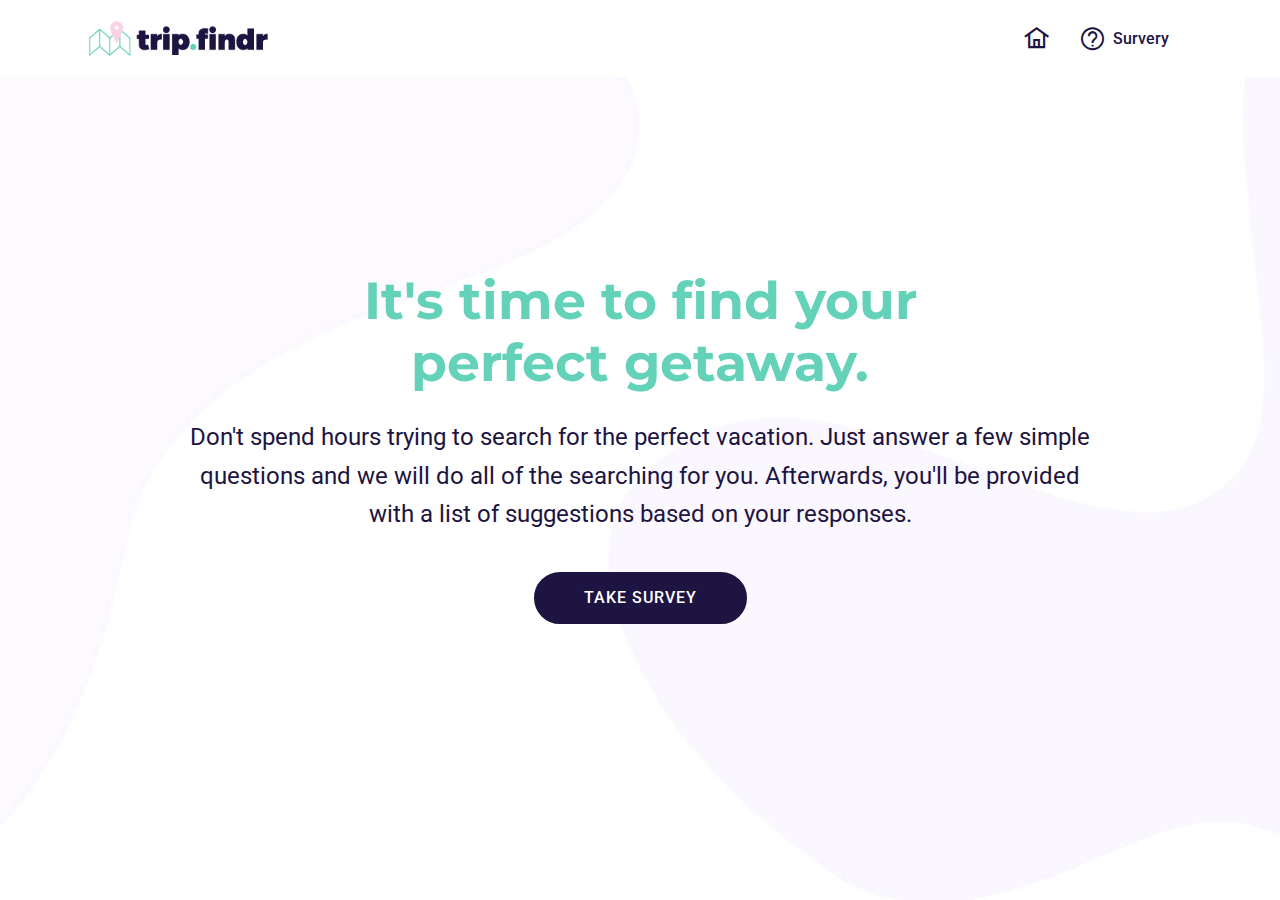
==== index.html @ 06245457 "create github pages" ====
<!DOCTYPE html>
<html  >
<head>
  <!-- Site made with Mobirise Website Builder v4.9.7, https://mobirise.com -->
  <meta charset="UTF-8">
  <meta http-equiv="X-UA-Compatible" content="IE=edge">
  <meta name="generator" content="Mobirise v4.9.7, mobirise.com">
  <meta name="viewport" content="width=device-width, initial-scale=1, minimum-scale=1">
  <link rel="shortcut icon" href="assets/images/tripfindr-icon-128x128.png" type="image/x-icon">
  <meta name="description" content="">
  
  <title>Home</title>
  <link rel="stylesheet" href="assets/web/assets/mobirise-icons/mobirise-icons.css">
  <link rel="stylesheet" href="assets/web/assets/mobirise-icons2/mobirise2.css">
  <link rel="stylesheet" href="assets/tether/tether.min.css">
  <link rel="stylesheet" href="assets/bootstrap/css/bootstrap.min.css">
  <link rel="stylesheet" href="assets/bootstrap/css/bootstrap-grid.min.css">
  <link rel="stylesheet" href="assets/bootstrap/css/bootstrap-reboot.min.css">
  <link rel="stylesheet" href="assets/dropdown/css/style.css">
  <link rel="stylesheet" href="assets/theme/css/style.css">
  <link rel="stylesheet" href="assets/mobirise/css/mbr-additional.css" type="text/css">
  
  
  
</head>
<body>
  <section class="menu cid-qTkzRZLJNu" once="menu" id="menu1-0">

    

    <nav class="navbar navbar-expand beta-menu navbar-dropdown align-items-center navbar-fixed-top navbar-toggleable-sm">
        <button class="navbar-toggler navbar-toggler-right" type="button" data-toggle="collapse" data-target="#navbarSupportedContent" aria-controls="navbarSupportedContent" aria-expanded="false" aria-label="Toggle navigation">
            <div class="hamburger">
                <span></span>
                <span></span>
                <span></span>
                <span></span>
            </div>
        </button>
        <div class="menu-logo">
            <div class="navbar-brand">
                <span class="navbar-logo">
                    <a href="index.html">
                         <img src="assets/images/tripfindr-logo-header-50px-284x88.png" alt="Mobirise" title="" style="height: 3.8rem;">
                    </a>
                </span>
                
            </div>
        </div>
        <div class="collapse navbar-collapse" id="navbarSupportedContent">
            <ul class="navbar-nav nav-dropdown nav-right" data-app-modern-menu="true"><li class="nav-item">
                    <a class="nav-link link text-secondary display-4" href="index.html"><span class="mobi-mbri mobi-mbri-home mbr-iconfont mbr-iconfont-btn"></span>
                        </a>
                </li>
                <li class="nav-item">
                    <a class="nav-link link text-secondary display-4" href="survey.html"><span class="mobi-mbri mobi-mbri-help mbr-iconfont mbr-iconfont-btn" style="font-size: 23px;"></span>
                        
                        Survery</a>
                </li><li class="nav-item"><a class="nav-link link text-secondary display-4" href="https://mobirise.com">
                        </a></li></ul>
            
        </div>
    </nav>
</section>

<section class="engine"><a href="https://mobirise.info/x">css templates</a></section><section class="cid-qTkA127IK8 mbr-fullscreen" id="header2-1">

    

    

    <div class="container align-center">
        <div class="row justify-content-md-center">
            <div class="mbr-white col-md-10">
                <h1 class="mbr-section-title mbr-bold pb-3 mbr-fonts-style display-1">It's time to find your<br>perfect getaway.<br></h1>
                
                <p class="mbr-text pb-3 mbr-fonts-style display-5">
                    Don't spend hours trying to search for the perfect vacation. Just answer a few simple questions and we will do all of the searching for you. Afterwards, you'll be provided with a list of suggestions based on your responses.
                </p>
                <div class="mbr-section-btn"><a class="btn btn-md btn-secondary display-4" href="survey.html">TAKE SURVEY</a></div>
            </div>
        </div>
    </div>
    
</section>


  <script src="assets/web/assets/jquery/jquery.min.js"></script>
  <script src="assets/popper/popper.min.js"></script>
  <script src="assets/tether/tether.min.js"></script>
  <script src="assets/bootstrap/js/bootstrap.min.js"></script>
  <script src="assets/smoothscroll/smooth-scroll.js"></script>
  <script src="assets/dropdown/js/script.min.js"></script>
  <script src="assets/touchswipe/jquery.touch-swipe.min.js"></script>
  <script src="assets/theme/js/script.js"></script>
  
  
</body>
</html>
---- assets/web/assets/mobirise-icons/mobirise-icons.css ----
@font-face {
  font-family: 'MobiriseIcons';
  src:  url('mobirise-icons.eot?spat4u');
  src:  url('mobirise-icons.eot?spat4u#iefix') format('embedded-opentype'),
    url('mobirise-icons.ttf?spat4u') format('truetype'),
    url('mobirise-icons.woff?spat4u') format('woff'),
    url('mobirise-icons.svg?spat4u#MobiriseIcons') format('svg');
  font-weight: normal;
  font-style: normal;
}

[class^="mbri-"], [class*=" mbri-"] {
  /* use !important to prevent issues with browser extensions that change fonts */
  font-family: MobiriseIcons !important;
  speak: none;
  font-style: normal;
  font-weight: normal;
  font-variant: normal;
  text-transform: none;
  line-height: 1;

  /* Better Font Rendering =========== */
  -webkit-font-smoothing: antialiased;
  -moz-osx-font-smoothing: grayscale;
}

.mbri-add-submenu:before {
  content: "\e900";
}
.mbri-alert:before {
  content: "\e901";
}
.mbri-align-center:before {
  content: "\e902";
}
.mbri-align-justify:before {
  content: "\e903";
}
.mbri-align-left:before {
  content: "\e904";
}
.mbri-align-right:before {
  content: "\e905";
}
.mbri-android:before {
  content: "\e906";
}
.mbri-apple:before {
  content: "\e907";
}
.mbri-arrow-down:before {
  content: "\e908";
}
.mbri-arrow-next:before {
  content: "\e909";
}
.mbri-arrow-prev:before {
  content: "\e90a";
}
.mbri-arrow-up:before {
  content: "\e90b";
}
.mbri-bold:before {
  content: "\e90c";
}
.mbri-bookmark:before {
  content: "\e90d";
}
.mbri-bootstrap:before {
  content: "\e90e";
}
.mbri-briefcase:before {
  content: "\e90f";
}
.mbri-browse:before {
  content: "\e910";
}
.mbri-bulleted-list:before {
  content: "\e911";
}
.mbri-calendar:before {
  content: "\e912";
}
.mbri-camera:before {
  content: "\e913";
}
.mbri-cart-add:before {
  content: "\e914";
}
.mbri-cart-full:before {
  content: "\e915";
}
.mbri-cash:before {
  content: "\e916";
}
.mbri-change-style:before {
  content: "\e917";
}
.mbri-chat:before {
  content: "\e918";
}
.mbri-clock:before {
  content: "\e919";
}
.mbri-close:before {
  content: "\e91a";
}
.mbri-cloud:before {
  content: "\e91b";
}
.mbri-code:before {
  content: "\e91c";
}
.mbri-contact-form:before {
  content: "\e91d";
}
.mbri-credit-card:before {
  content: "\e91e";
}
.mbri-cursor-click:before {
  content: "\e91f";
}
.mbri-cust-feedback:before {
  content: "\e920";
}
.mbri-database:before {
  content: "\e921";
}
.mbri-delivery:before {
  content: "\e922";
}
.mbri-desktop:before {
  content: "\e923";
}
.mbri-devices:before {
  content: "\e924";
}
.mbri-down:before {
  content: "\e925";
}
.mbri-download:before {
  content: "\e989";
}
.mbri-drag-n-drop:before {
  content: "\e927";
}
.mbri-drag-n-drop2:before {
  content: "\e928";
}
.mbri-edit:before {
  content: "\e929";
}
.mbri-edit2:before {
  content: "\e92a";
}
.mbri-error:before {
  content: "\e92b";
}
.mbri-extension:before {
  content: "\e92c";
}
.mbri-features:before {
  content: "\e92d";
}
.mbri-file:before {
  content: "\e92e";
}
.mbri-flag:before {
  content: "\e92f";
}
.mbri-folder:before {
  content: "\e930";
}
.mbri-gift:before {
  content: "\e931";
}
.mbri-github:before {
  content: "\e932";
}
.mbri-globe:before {
  content: "\e933";
}
.mbri-globe-2:before {
  content: "\e934";
}
.mbri-growing-chart:before {
  content: "\e935";
}
.mbri-hearth:before {
  content: "\e936";
}
.mbri-help:before {
  content: "\e937";
}
.mbri-home:before {
  content: "\e938";
}
.mbri-hot-cup:before {
  content: "\e939";
}
.mbri-idea:before {
  content: "\e93a";
}
.mbri-image-gallery:before {
  content: "\e93b";
}
.mbri-image-slider:before {
  content: "\e93c";
}
.mbri-info:before {
  content: "\e93d";
}
.mbri-italic:before {
  content: "\e93e";
}
.mbri-key:before {
  content: "\e93f";
}
.mbri-laptop:before {
  content: "\e940";
}
.mbri-layers:before {
  content: "\e941";
}
.mbri-left-right:before {
  content: "\e942";
}
.mbri-left:before {
  content: "\e943";
}
.mbri-letter:before {
  content: "\e944";
}
.mbri-like:before {
  content: "\e945";
}
.mbri-link:before {
  content: "\e946";
}
.mbri-lock:before {
  content: "\e947";
}
.mbri-login:before {
  content: "\e948";
}
.mbri-logout:before {
  content: "\e949";
}
.mbri-magic-stick:before {
  content: "\e94a";
}
.mbri-map-pin:before {
  content: "\e94b";
}
.mbri-menu:before {
  content: "\e94c";
}
.mbri-mobile:before {
  content: "\e94d";
}
.mbri-mobile2:before {
  content: "\e94e";
}
.mbri-mobirise:before {
  content: "\e94f";
}
.mbri-more-horizontal:before {
  content: "\e950";
}
.mbri-more-vertical:before {
  content: "\e951";
}
.mbri-music:before {
  content: "\e952";
}
.mbri-new-file:before {
  content: "\e953";
}
.mbri-numbered-list:before {
  content: "\e954";
}
.mbri-opened-folder:before {
  content: "\e955";
}
.mbri-pages:before {
  content: "\e956";
}
.mbri-paper-plane:before {
  content: "\e957";
}
.mbri-paperclip:before {
  content: "\e958";
}
.mbri-photo:before {
  content: "\e959";
}
.mbri-photos:before {
  content: "\e95a";
}
.mbri-pin:before {
  content: "\e95b";
}
.mbri-play:before {
  content: "\e95c";
}
.mbri-plus:before {
  content: "\e95d";
}
.mbri-preview:before {
  content: "\e95e";
}
.mbri-print:before {
  content: "\e95f";
}
.mbri-protect:before {
  content: "\e960";
}
.mbri-question:before {
  content: "\e961";
}
.mbri-quote-left:before {
  content: "\e962";
}
.mbri-quote-right:before {
  content: "\e963";
}
.mbri-refresh:before {
  content: "\e964";
}
.mbri-responsive:before {
  content: "\e965";
}
.mbri-right:before {
  content: "\e966";
}
.mbri-rocket:before {
  content: "\e967";
}
.mbri-sad-face:before {
  content: "\e968";
}
.mbri-sale:before {
  content: "\e969";
}
.mbri-save:before {
  content: "\e96a";
}
.mbri-search:before {
  content: "\e96b";
}
.mbri-setting:before {
  content: "\e96c";
}
.mbri-setting2:before {
  content: "\e96d";
}
.mbri-setting3:before {
  content: "\e96e";
}
.mbri-share:before {
  content: "\e96f";
}
.mbri-shopping-bag:before {
  content: "\e970";
}
.mbri-shopping-basket:before {
  content: "\e971";
}
.mbri-shopping-cart:before {
  content: "\e972";
}
.mbri-sites:before {
  content: "\e973";
}
.mbri-smile-face:before {
  content: "\e974";
}
.mbri-speed:before {
  content: "\e975";
}
.mbri-star:before {
  content: "\e976";
}
.mbri-success:before {
  content: "\e977";
}
.mbri-sun:before {
  content: "\e978";
}
.mbri-sun2:before {
  content: "\e979";
}
.mbri-tablet:before {
  content: "\e97a";
}
.mbri-tablet-vertical:before {
  content: "\e97b";
}
.mbri-target:before {
  content: "\e97c";
}
.mbri-timer:before {
  content: "\e97d";
}
.mbri-to-ftp:before {
  content: "\e97e";
}
.mbri-to-local-drive:before {
  content: "\e97f";
}
.mbri-touch-swipe:before {
  content: "\e980";
}
.mbri-touch:before {
  content: "\e981";
}
.mbri-trash:before {
  content: "\e982";
}
.mbri-underline:before {
  content: "\e983";
}
.mbri-unlink:before {
  content: "\e984";
}
.mbri-unlock:before {
  content: "\e985";
}
.mbri-up-down:before {
  content: "\e986";
}
.mbri-up:before {
  content: "\e987";
}
.mbri-update:before {
  content: "\e988";
}
.mbri-upload:before {
 content: "\e926"; 
}
.mbri-user:before {
  content: "\e98a";
}
.mbri-user2:before {
  content: "\e98b";
}
.mbri-users:before {
  content: "\e98c";
}
.mbri-video:before {
  content: "\e98d";
}
.mbri-video-play:before {
  content: "\e98e";
}
.mbri-watch:before {
  content: "\e98f";
}
.mbri-website-theme:before {
  content: "\e990";
}
.mbri-wifi:before {
  content: "\e991";
}
.mbri-windows:before {
  content: "\e992";
}
.mbri-zoom-out:before {
  content: "\e993";
}
.mbri-redo:before {
  content: "\e994";
}
.mbri-undo:before {
  content: "\e995";
}
---- assets/web/assets/mobirise-icons2/mobirise2.css ----
@font-face {
  font-family: 'Moririse2';
  src:  url('mobirise2.eot?f2bix4');
  src:  url('mobirise2.eot?f2bix4#iefix') format('embedded-opentype'),
    url('mobirise2.ttf?f2bix4') format('truetype'),
    url('mobirise2.woff?f2bix4') format('woff'),
    url('mobirise2.svg?f2bix4#mobirise2') format('svg');
  font-weight: normal;
  font-style: normal;
}

[class^="mobi-"], [class*=" mobi-"] {
  /* use !important to prevent issues with browser extensions that change fonts */
  font-family: 'Moririse2' !important;
  speak: none;
  font-style: normal;
  font-weight: normal;
  font-variant: normal;
  text-transform: none;
  line-height: 1;

  /* Better Font Rendering =========== */
  -webkit-font-smoothing: antialiased;
  -moz-osx-font-smoothing: grayscale;
}

.mobi-mbri-add-submenu:before {
  content: "\e900";
}
.mobi-mbri-alert:before {
  content: "\e901";
}
.mobi-mbri-align-center:before {
  content: "\e902";
}
.mobi-mbri-align-justify:before {
  content: "\e903";
}
.mobi-mbri-align-left:before {
  content: "\e904";
}
.mobi-mbri-align-right:before {
  content: "\e905";
}
.mobi-mbri-android:before {
  content: "\e906";
}
.mobi-mbri-apple:before {
  content: "\e907";
}
.mobi-mbri-arrow-down:before {
  content: "\e908";
}
.mobi-mbri-arrow-next:before {
  content: "\e909";
}
.mobi-mbri-arrow-prev:before {
  content: "\e90a";
}
.mobi-mbri-arrow-up:before {
  content: "\e90b";
}
.mobi-mbri-bold:before {
  content: "\e90c";
}
.mobi-mbri-bookmark:before {
  content: "\e90d";
}
.mobi-mbri-bootstrap:before {
  content: "\e90e";
}
.mobi-mbri-briefcase:before {
  content: "\e90f";
}
.mobi-mbri-browse:before {
  content: "\e910";
}
.mobi-mbri-bulleted-list:before {
  content: "\e911";
}
.mobi-mbri-calendar:before {
  content: "\e912";
}
.mobi-mbri-camera:before {
  content: "\e913";
}
.mobi-mbri-cart-add:before {
  content: "\e914";
}
.mobi-mbri-cart-full:before {
  content: "\e915";
}
.mobi-mbri-cash:before {
  content: "\e916";
}
.mobi-mbri-change-style:before {
  content: "\e917";
}
.mobi-mbri-chat:before {
  content: "\e918";
}
.mobi-mbri-clock:before {
  content: "\e919";
}
.mobi-mbri-close:before {
  content: "\e91a";
}
.mobi-mbri-cloud:before {
  content: "\e91b";
}
.mobi-mbri-code:before {
  content: "\e91c";
}
.mobi-mbri-contact-form:before {
  content: "\e91d";
}
.mobi-mbri-credit-card:before {
  content: "\e91e";
}
.mobi-mbri-cursor-click:before {
  content: "\e91f";
}
.mobi-mbri-cust-feedback:before {
  content: "\e920";
}
.mobi-mbri-database:before {
  content: "\e921";
}
.mobi-mbri-delivery:before {
  content: "\e922";
}
.mobi-mbri-desktop:before {
  content: "\e923";
}
.mobi-mbri-devices:before {
  content: "\e924";
}
.mobi-mbri-down:before {
  content: "\e925";
}
.mobi-mbri-download-2:before {
  content: "\e926";
}
.mobi-mbri-download:before {
  content: "\e927";
}
.mobi-mbri-drag-n-drop-2:before {
  content: "\e928";
}
.mobi-mbri-drag-n-drop:before {
  content: "\e929";
}
.mobi-mbri-edit-2:before {
  content: "\e92a";
}
.mobi-mbri-edit:before {
  content: "\e92b";
}
.mobi-mbri-error:before {
  content: "\e92c";
}
.mobi-mbri-extension:before {
  content: "\e92d";
}
.mobi-mbri-features:before {
  content: "\e92e";
}
.mobi-mbri-file:before {
  content: "\e92f";
}
.mobi-mbri-flag:before {
  content: "\e930";
}
.mobi-mbri-folder:before {
  content: "\e931";
}
.mobi-mbri-gift:before {
  content: "\e932";
}
.mobi-mbri-github:before {
  content: "\e933";
}
.mobi-mbri-globe-2:before {
  content: "\e934";
}
.mobi-mbri-globe:before {
  content: "\e935";
}
.mobi-mbri-growing-chart:before {
  content: "\e936";
}
.mobi-mbri-hearth:before {
  content: "\e937";
}
.mobi-mbri-help:before {
  content: "\e938";
}
.mobi-mbri-home:before {
  content: "\e939";
}
.mobi-mbri-hot-cup:before {
  content: "\e93a";
}
.mobi-mbri-idea:before {
  content: "\e93b";
}
.mobi-mbri-image-gallery:before {
  content: "\e93c";
}
.mobi-mbri-image-slider:before {
  content: "\e93d";
}
.mobi-mbri-info:before {
  content: "\e93e";
}
.mobi-mbri-italic:before {
  content: "\e93f";
}
.mobi-mbri-key:before {
  content: "\e940";
}
.mobi-mbri-laptop:before {
  content: "\e941";
}
.mobi-mbri-layers:before {
  content: "\e942";
}
.mobi-mbri-left-right:before {
  content: "\e943";
}
.mobi-mbri-left:before {
  content: "\e944";
}
.mobi-mbri-letter:before {
  content: "\e945";
}
.mobi-mbri-like:before {
  content: "\e946";
}
.mobi-mbri-link:before {
  content: "\e947";
}
.mobi-mbri-lock:before {
  content: "\e948";
}
.mobi-mbri-login:before {
  content: "\e949";
}
.mobi-mbri-logout:before {
  content: "\e94a";
}
.mobi-mbri-magic-stick:before {
  content: "\e94b";
}
.mobi-mbri-map-pin:before {
  content: "\e94c";
}
.mobi-mbri-menu:before {
  content: "\e94d";
}
.mobi-mbri-mobile-2:before {
  content: "\e94e";
}
.mobi-mbri-mobile-horizontal:before {
  content: "\e94f";
}
.mobi-mbri-mobile:before {
  content: "\e950";
}
.mobi-mbri-mobirise:before {
  content: "\e951";
}
.mobi-mbri-more-horizontal:before {
  content: "\e952";
}
.mobi-mbri-more-vertical:before {
  content: "\e953";
}
.mobi-mbri-music:before {
  content: "\e954";
}
.mobi-mbri-new-file:before {
  content: "\e955";
}
.mobi-mbri-numbered-list:before {
  content: "\e956";
}
.mobi-mbri-opened-folder:before {
  content: "\e957";
}
.mobi-mbri-pages:before {
  content: "\e958";
}
.mobi-mbri-paper-plane:before {
  content: "\e959";
}
.mobi-mbri-paperclip:before {
  content: "\e95a";
}
.mobi-mbri-phone:before {
  content: "\e95b";
}
.mobi-mbri-photo:before {
  content: "\e95c";
}
.mobi-mbri-photos:before {
  content: "\e95d";
}
.mobi-mbri-pin:before {
  content: "\e95e";
}
.mobi-mbri-play:before {
  content: "\e95f";
}
.mobi-mbri-plus:before {
  content: "\e960";
}
.mobi-mbri-preview:before {
  content: "\e961";
}
.mobi-mbri-print:before {
  content: "\e962";
}
.mobi-mbri-protect:before {
  content: "\e963";
}
.mobi-mbri-question:before {
  content: "\e964";
}
.mobi-mbri-quote-left:before {
  content: "\e965";
}
.mobi-mbri-quote-right:before {
  content: "\e966";
}
.mobi-mbri-redo:before {
  content: "\e967";
}
.mobi-mbri-refresh:before {
  content: "\e968";
}
.mobi-mbri-responsive-2:before {
  content: "\e969";
}
.mobi-mbri-responsive:before {
  content: "\e96a";
}
.mobi-mbri-right:before {
  content: "\e96b";
}
.mobi-mbri-rocket:before {
  content: "\e96c";
}
.mobi-mbri-sad-face:before {
  content: "\e96d";
}
.mobi-mbri-sale:before {
  content: "\e96e";
}
.mobi-mbri-save:before {
  content: "\e96f";
}
.mobi-mbri-search:before {
  content: "\e970";
}
.mobi-mbri-setting-2:before {
  content: "\e971";
}
.mobi-mbri-setting-3:before {
  content: "\e972";
}
.mobi-mbri-setting:before {
  content: "\e973";
}
.mobi-mbri-share:before {
  content: "\e974";
}
.mobi-mbri-shopping-bag:before {
  content: "\e975";
}
.mobi-mbri-shopping-basket:before {
  content: "\e976";
}
.mobi-mbri-shopping-cart:before {
  content: "\e977";
}
.mobi-mbri-sites:before {
  content: "\e978";
}
.mobi-mbri-smile-face:before {
  content: "\e979";
}
.mobi-mbri-speed:before {
  content: "\e97a";
}
.mobi-mbri-star:before {
  content: "\e97b";
}
.mobi-mbri-success:before {
  content: "\e97c";
}
.mobi-mbri-sun:before {
  content: "\e97d";
}
.mobi-mbri-sun2:before {
  content: "\e97e";
}
.mobi-mbri-tablet-vertical:before {
  content: "\e97f";
}
.mobi-mbri-tablet:before {
  content: "\e980";
}
.mobi-mbri-target:before {
  content: "\e981";
}
.mobi-mbri-timer:before {
  content: "\e982";
}
.mobi-mbri-to-ftp:before {
  content: "\e983";
}
.mobi-mbri-to-local-drive:before {
  content: "\e984";
}
.mobi-mbri-touch-swipe:before {
  content: "\e985";
}
.mobi-mbri-touch:before {
  content: "\e986";
}
.mobi-mbri-trash:before {
  content: "\e987";
}
.mobi-mbri-underline:before {
  content: "\e988";
}
.mobi-mbri-undo:before {
  content: "\e989";
}
.mobi-mbri-unlink:before {
  content: "\e98a";
}
.mobi-mbri-unlock:before {
  content: "\e98b";
}
.mobi-mbri-up-down:before {
  content: "\e98c";
}
.mobi-mbri-up:before {
  content: "\e98d";
}
.mobi-mbri-update:before {
  content: "\e98e";
}
.mobi-mbri-upload-2:before {
  content: "\e98f";
}
.mobi-mbri-upload:before {
  content: "\e990";
}
.mobi-mbri-user-2:before {
  content: "\e991";
}
.mobi-mbri-user:before {
  content: "\e992";
}
.mobi-mbri-users:before {
  content: "\e993";
}
.mobi-mbri-video-play:before {
  content: "\e994";
}
.mobi-mbri-video:before {
  content: "\e995";
}
.mobi-mbri-watch:before {
  content: "\e996";
}
.mobi-mbri-website-theme-2:before {
  content: "\e997";
}
.mobi-mbri-website-theme:before {
  content: "\e998";
}
.mobi-mbri-wifi:before {
  content: "\e999";
}
.mobi-mbri-windows:before {
  content: "\e99a";
}
.mobi-mbri-zoom-in:before {
  content: "\e99b";
}
.mobi-mbri-zoom-out:before {
  content: "\e99c";
}
---- assets/dropdown/css/style.css ----
.navbar-dropdown {
  left: 0;
  padding: 0;
  position: absolute;
  right: 0;
  top: 0;
  transition: all 0.45s ease;
  z-index: 1030;
  background: #282828; }
  .navbar-dropdown .navbar-logo {
    margin-right: 0.8rem;
    transition: margin 0.3s ease-in-out;
    vertical-align: middle; }
    .navbar-dropdown .navbar-logo img {
      height: 3.125rem;
      transition: all 0.3s ease-in-out; }
    .navbar-dropdown .navbar-logo.mbr-iconfont {
      font-size: 3.125rem;
      line-height: 3.125rem; }
  .navbar-dropdown .navbar-caption {
    font-weight: 700;
    white-space: normal;
    vertical-align: -4px;
    line-height: 3.125rem !important; }
    .navbar-dropdown .navbar-caption, .navbar-dropdown .navbar-caption:hover {
      color: inherit;
      text-decoration: none; }
  .navbar-dropdown .mbr-iconfont + .navbar-caption {
    vertical-align: -1px; }
  .navbar-dropdown.navbar-fixed-top {
    position: fixed; }
  .navbar-dropdown .navbar-brand span {
    vertical-align: -4px; }
  .navbar-dropdown.bg-color.transparent {
    background: none; }
  .navbar-dropdown.navbar-short .navbar-brand {
    padding: 0.625rem 0; }
    .navbar-dropdown.navbar-short .navbar-brand span {
      vertical-align: -1px; }
  .navbar-dropdown.navbar-short .navbar-caption {
    line-height: 2.375rem !important;
    vertical-align: -2px; }
  .navbar-dropdown.navbar-short .navbar-logo {
    margin-right: 0.5rem; }
    .navbar-dropdown.navbar-short .navbar-logo img {
      height: 2.375rem; }
    .navbar-dropdown.navbar-short .navbar-logo.mbr-iconfont {
      font-size: 2.375rem;
      line-height: 2.375rem; }
  .navbar-dropdown.navbar-short .mbr-table-cell {
    height: 3.625rem; }
  .navbar-dropdown .navbar-close {
    left: 0.6875rem;
    position: fixed;
    top: 0.75rem;
    z-index: 1000; }
  .navbar-dropdown .hamburger-icon {
    content: "";
    display: inline-block;
    vertical-align: middle;
    width: 16px;
    -webkit-box-shadow: 0 -6px 0 1px #282828,0 0 0 1px #282828,0 6px 0 1px #282828;
    -moz-box-shadow: 0 -6px 0 1px #282828,0 0 0 1px #282828,0 6px 0 1px #282828;
    box-shadow: 0 -6px 0 1px #282828,0 0 0 1px #282828,0 6px 0 1px #282828; }

.dropdown-menu .dropdown-toggle[data-toggle="dropdown-submenu"]::after {
  border-bottom: 0.35em solid transparent;
  border-left: 0.35em solid;
  border-right: 0;
  border-top: 0.35em solid transparent;
  margin-left: 0.3rem; }

.dropdown-menu .dropdown-item:focus {
  outline: 0; }

.nav-dropdown {
  font-size: 0.75rem;
  font-weight: 500;
  height: auto !important; }
  .nav-dropdown .nav-btn {
    padding-left: 1rem; }
  .nav-dropdown .link {
    margin: .667em 1.667em;
    font-weight: 500;
    padding: 0;
    transition: color .2s ease-in-out; }
    .nav-dropdown .link.dropdown-toggle {
      margin-right: 2.583em; }
      .nav-dropdown .link.dropdown-toggle::after {
        margin-left: .25rem;
        border-top: 0.35em solid;
        border-right: 0.35em solid transparent;
        border-left: 0.35em solid transparent;
        border-bottom: 0; }
      .nav-dropdown .link.dropdown-toggle[aria-expanded="true"] {
        margin: 0;
        padding: 0.667em 3.263em  0.667em 1.667em; }
  .nav-dropdown .link::after,
  .nav-dropdown .dropdown-item::after {
    color: inherit; }
  .nav-dropdown .btn {
    font-size: 0.75rem;
    font-weight: 700;
    letter-spacing: 0;
    margin-bottom: 0;
    padding-left: 1.25rem;
    padding-right: 1.25rem; }
  .nav-dropdown .dropdown-menu {
    border-radius: 0;
    border: 0;
    left: 0;
    margin: 0;
    padding-bottom: 1.25rem;
    padding-top: 1.25rem;
    position: relative; }
  .nav-dropdown .dropdown-submenu {
    margin-left: 0.125rem;
    top: 0; }
  .nav-dropdown .dropdown-item {
    font-weight: 500;
    line-height: 2;
    padding: 0.3846em 4.615em 0.3846em 1.5385em;
    position: relative;
    transition: color .2s ease-in-out, background-color .2s ease-in-out; }
    .nav-dropdown .dropdown-item::after {
      margin-top: -0.3077em;
      position: absolute;
      right: 1.1538em;
      top: 50%; }
    .nav-dropdown .dropdown-item:focus, .nav-dropdown .dropdown-item:hover {
      background: none; }

@media (max-width: 767px) {
  .nav-dropdown.navbar-toggleable-sm {
    bottom: 0;
    display: none;
    left: 0;
    overflow-x: hidden;
    position: fixed;
    top: 0;
    transform: translateX(-100%);
    -ms-transform: translateX(-100%);
    -webkit-transform: translateX(-100%);
    width: 18.75rem;
    z-index: 999; } }
.nav-dropdown.navbar-toggleable-xl {
  bottom: 0;
  display: none;
  left: 0;
  overflow-x: hidden;
  position: fixed;
  top: 0;
  transform: translateX(-100%);
  -ms-transform: translateX(-100%);
  -webkit-transform: translateX(-100%);
  width: 18.75rem;
  z-index: 999; }

.nav-dropdown-sm {
  display: block !important;
  overflow-x: hidden;
  overflow: auto;
  padding-top: 3.875rem; }
  .nav-dropdown-sm::after {
    content: "";
    display: block;
    height: 3rem;
    width: 100%; }
  .nav-dropdown-sm.collapse.in ~ .navbar-close {
    display: block !important; }
  .nav-dropdown-sm.collapsing, .nav-dropdown-sm.collapse.in {
    transform: translateX(0);
    -ms-transform: translateX(0);
    -webkit-transform: translateX(0);
    transition: all 0.25s ease-out;
    -webkit-transition: all 0.25s ease-out;
    background: #282828; }
  .nav-dropdown-sm.collapsing[aria-expanded="false"] {
    transform: translateX(-100%);
    -ms-transform: translateX(-100%);
    -webkit-transform: translateX(-100%); }
  .nav-dropdown-sm .nav-item {
    display: block;
    margin-left: 0 !important;
    padding-left: 0; }
  .nav-dropdown-sm .link,
  .nav-dropdown-sm .dropdown-item {
    border-top: 1px dotted rgba(255, 255, 255, 0.1);
    font-size: 0.8125rem;
    line-height: 1.6;
    margin: 0 !important;
    padding: 0.875rem 2.4rem 0.875rem 1.5625rem !important;
    position: relative;
    white-space: normal; }
    .nav-dropdown-sm .link:focus, .nav-dropdown-sm .link:hover,
    .nav-dropdown-sm .dropdown-item:focus,
    .nav-dropdown-sm .dropdown-item:hover {
      background: rgba(0, 0, 0, 0.2) !important;
      color: #c0a375; }
  .nav-dropdown-sm .nav-btn {
    position: relative;
    padding: 1.5625rem 1.5625rem 0 1.5625rem; }
    .nav-dropdown-sm .nav-btn::before {
      border-top: 1px dotted rgba(255, 255, 255, 0.1);
      content: "";
      left: 0;
      position: absolute;
      top: 0;
      width: 100%; }
    .nav-dropdown-sm .nav-btn + .nav-btn {
      padding-top: 0.625rem; }
      .nav-dropdown-sm .nav-btn + .nav-btn::before {
        display: none; }
  .nav-dropdown-sm .btn {
    padding: 0.625rem 0; }
  .nav-dropdown-sm .dropdown-toggle[data-toggle="dropdown-submenu"]::after {
    margin-left: .25rem;
    border-top: 0.35em solid;
    border-right: 0.35em solid transparent;
    border-left: 0.35em solid transparent;
    border-bottom: 0; }
  .nav-dropdown-sm .dropdown-toggle[data-toggle="dropdown-submenu"][aria-expanded="true"]::after {
    border-top: 0;
    border-right: 0.35em solid transparent;
    border-left: 0.35em solid transparent;
    border-bottom: 0.35em solid; }
  .nav-dropdown-sm .dropdown-menu {
    margin: 0;
    padding: 0;
    position: relative;
    top: 0;
    left: 0;
    width: 100%;
    border: 0;
    float: none;
    border-radius: 0;
    background: none; }
  .nav-dropdown-sm .dropdown-submenu {
    left: 100%;
    margin-left: 0.125rem;
    margin-top: -1.25rem;
    top: 0; }

.navbar-toggleable-sm .nav-dropdown .dropdown-menu {
  position: absolute; }

.navbar-toggleable-sm .nav-dropdown .dropdown-submenu {
  left: 100%;
  margin-left: 0.125rem;
  margin-top: -1.25rem;
  top: 0; }

.navbar-toggleable-sm.opened .nav-dropdown .dropdown-menu {
  position: relative; }

.navbar-toggleable-sm.opened .nav-dropdown .dropdown-submenu {
  left: 0;
  margin-left: 00rem;
  margin-top: 0rem;
  top: 0; }

.is-builder .nav-dropdown.collapsing {
  transition: none !important; }

/*# sourceMappingURL=style.css.map */
---- assets/theme/css/style.css ----
/*!
 * Mobirise v4 theme (https://mobirise.com/)
 * Copyright 2017 Mobirise
 */
section {
  background-color: #eeeeee; }

section,
.container,
.container-fluid {
  position: relative;
  word-wrap: break-word; }

a.mbr-iconfont:hover {
  text-decoration: none; }

.article .lead p, .article .lead ul, .article .lead ol, .article .lead pre, .article .lead blockquote {
  margin-bottom: 0; }

a {
  font-style: normal;
  font-weight: 400;
  cursor: pointer; }
  a, a:hover {
    text-decoration: none; }

figure {
  margin-bottom: 0; }

body {
  color: #232323; }

h1, h2, h3, h4, h5, h6,
.h1, .h2, .h3, .h4, .h5, .h6,
.display-1, .display-2, .display-3, .display-4 {
  line-height: 1;
  word-break: break-word;
  word-wrap: break-word; }

b, strong {
  font-weight: bold; }

blockquote {
  padding: 10px 0 10px 20px;
  position: relative;
  border-left: 2px solid;
  border-color: #ff3366; }

input:-webkit-autofill, input:-webkit-autofill:hover, input:-webkit-autofill:focus, input:-webkit-autofill:active {
  transition-delay: 9999s;
  transition-property: background-color, color; }

textarea[type="hidden"] {
  display: none; }

body {
  position: relative; }

section {
  background-position: 50% 50%;
  background-repeat: no-repeat;
  background-size: cover; }
  section .mbr-background-video,
  section .mbr-background-video-preview {
    position: absolute;
    bottom: 0;
    left: 0;
    right: 0;
    top: 0; }

.hidden {
  visibility: hidden; }

.mbr-z-index20 {
  z-index: 20; }

/*! Base colors */
.mbr-white {
  color: #ffffff; }

.mbr-black {
  color: #000000; }

.mbr-bg-white {
  background-color: #ffffff; }

.mbr-bg-black {
  background-color: #000000; }

/*! Text-aligns */
.align-left {
  text-align: left; }

.align-center {
  text-align: center; }

.align-right {
  text-align: right; }

@media (max-width: 767px) {
  .align-left, .align-center, .align-right, .mbr-section-btn, .mbr-section-title {
    text-align: center; } }
/*! Font-weight  */
.mbr-light {
  font-weight: 300; }

.mbr-regular {
  font-weight: 400; }

.mbr-semibold {
  font-weight: 500; }

.mbr-bold {
  font-weight: 700; }

/*! Media  */
.media-size-item {
  -webkit-flex: 1 1 auto;
  -moz-flex: 1 1 auto;
  -ms-flex: 1 1 auto;
  -o-flex: 1 1 auto;
  flex: 1 1 auto; }

.media-content {
  -webkit-flex-basis: 100%;
  flex-basis: 100%; }

.media-container-row {
  display: -ms-flexbox;
  display: -webkit-flex;
  display: flex;
  -webkit-flex-direction: row;
  -ms-flex-direction: row;
  flex-direction: row;
  -webkit-flex-wrap: wrap;
  -ms-flex-wrap: wrap;
  flex-wrap: wrap;
  -webkit-justify-content: center;
  -ms-flex-pack: center;
  justify-content: center;
  -webkit-align-content: center;
  -ms-flex-line-pack: center;
  align-content: center;
  -webkit-align-items: start;
  -ms-flex-align: start;
  align-items: start; }
  .media-container-row .media-size-item {
    width: 400px; }

.media-container-column {
  display: -ms-flexbox;
  display: -webkit-flex;
  display: flex;
  -webkit-flex-direction: column;
  -ms-flex-direction: column;
  flex-direction: column;
  -webkit-flex-wrap: wrap;
  -ms-flex-wrap: wrap;
  flex-wrap: wrap;
  -webkit-justify-content: center;
  -ms-flex-pack: center;
  justify-content: center;
  -webkit-align-content: center;
  -ms-flex-line-pack: center;
  align-content: center;
  -webkit-align-items: stretch;
  -ms-flex-align: stretch;
  align-items: stretch; }
  .media-container-column > * {
    width: 100%; }

@media (min-width: 992px) {
  .media-container-row {
    -webkit-flex-wrap: nowrap;
    -ms-flex-wrap: nowrap;
    flex-wrap: nowrap; } }
figure {
  overflow: hidden; }

figure[mbr-media-size] {
  transition: width 0.1s; }

.mbr-figure img, .mbr-figure iframe {
  display: block;
  width: 100%; }

.card {
  background-color: transparent;
  border: none; }

.card-img {
  text-align: center;
  flex-shrink: 0;
  -webkit-flex-shrink: 0; }

.media {
  max-width: 100%;
  margin: 0 auto; }

.mbr-figure {
  -ms-flex-item-align: center;
  -ms-grid-row-align: center;
  -webkit-align-self: center;
  align-self: center; }

.media-container > div {
  max-width: 100%; }

.mbr-figure img, .card-img img {
  width: 100%; }

@media (max-width: 991px) {
  .media-size-item {
    width: auto !important; }

  .media {
    width: auto; }

  .mbr-figure {
    width: 100% !important; } }
/*! Buttons */
.mbr-section-btn {
  margin-left: -.25rem;
  margin-right: -.25rem;
  font-size: 0; }

nav .mbr-section-btn {
  margin-left: 0rem;
  margin-right: 0rem; }

/*! Btn icon margin */
.btn .mbr-iconfont, .btn.btn-sm .mbr-iconfont {
  cursor: pointer;
  margin-right: 0.5rem; }

.btn.btn-md .mbr-iconfont, .btn.btn-md .mbr-iconfont {
  margin-right: 0.8rem; }

.mbr-regular {
  font-weight: 400; }

.mbr-semibold {
  font-weight: 500; }

.mbr-bold {
  font-weight: 700; }

[type="submit"] {
  -webkit-appearance: none; }

/*! Full-screen */
.mbr-fullscreen .mbr-overlay {
  min-height: 100vh; }

.mbr-fullscreen {
  display: flex;
  display: -webkit-flex;
  display: -moz-flex;
  display: -ms-flex;
  display: -o-flex;
  align-items: center;
  -webkit-align-items: center;
  min-height: 100vh;
  padding-top: 3rem;
  padding-bottom: 3rem; }

/*! Map */
.map {
  height: 25rem;
  position: relative; }
  .map iframe {
    width: 100%;
    height: 100%; }

/* Form */
.form-asterisk {
  font-family: initial;
  position: absolute;
  top: -2px;
  font-weight: normal; }

/*! Scroll to top arrow */
.mbr-arrow-up {
  bottom: 25px;
  right: 90px;
  position: fixed;
  text-align: right;
  z-index: 5000;
  color: #ffffff;
  font-size: 32px;
  transform: rotate(180deg);
  -webkit-transform: rotate(180deg); }

.mbr-arrow-up a {
  background: rgba(0, 0, 0, 0.2);
  border-radius: 3px;
  color: #fff;
  display: inline-block;
  height: 60px;
  width: 60px;
  outline-style: none !important;
  position: relative;
  text-decoration: none;
  transition: all .3s ease-in-out;
  cursor: pointer;
  text-align: center; }
  .mbr-arrow-up a:hover {
    background-color: rgba(0, 0, 0, 0.4); }
  .mbr-arrow-up a i {
    line-height: 60px; }

.mbr-arrow-up-icon {
  display: block;
  color: #fff; }

.mbr-arrow-up-icon::before {
  content: "\203a";
  display: inline-block;
  font-family: serif;
  font-size: 32px;
  line-height: 1;
  font-style: normal;
  position: relative;
  top: 6px;
  left: -4px;
  -webkit-transform: rotate(-90deg);
  transform: rotate(-90deg); }

/*! Arrow Down */
.mbr-arrow {
  position: absolute;
  bottom: 45px;
  left: 50%;
  width: 60px;
  height: 60px;
  cursor: pointer;
  background-color: rgba(80, 80, 80, 0.5);
  border-radius: 50%;
  -webkit-transform: translateX(-50%);
  transform: translateX(-50%); }
  .mbr-arrow > a {
    display: inline-block;
    text-decoration: none;
    outline-style: none;
    -webkit-animation: arrowdown 1.7s ease-in-out infinite;
    animation: arrowdown 1.7s ease-in-out infinite; }
    .mbr-arrow > a > i {
      position: absolute;
      top: -2px;
      left: 15px;
      font-size: 2rem; }

@keyframes arrowdown {
  0% {
    transform: translateY(0px);
    -webkit-transform: translateY(0px); }
  50% {
    transform: translateY(-5px);
    -webkit-transform: translateY(-5px); }
  100% {
    transform: translateY(0px);
    -webkit-transform: translateY(0px); } }
@-webkit-keyframes arrowdown {
  0% {
    transform: translateY(0px);
    -webkit-transform: translateY(0px); }
  50% {
    transform: translateY(-5px);
    -webkit-transform: translateY(-5px); }
  100% {
    transform: translateY(0px);
    -webkit-transform: translateY(0px); } }
@media (max-width: 500px) {
  .mbr-arrow-up {
    left: 50%;
    right: auto;
    transform: translateX(-50%) rotate(180deg);
    -webkit-transform: translateX(-50%) rotate(180deg); } }
/*Gradients animation*/
@keyframes gradient-animation {
  from {
    background-position: 0% 100%;
    animation-timing-function: ease-in-out; }
  to {
    background-position: 100% 0%;
    animation-timing-function: ease-in-out; } }
@-webkit-keyframes gradient-animation {
  from {
    background-position: 0% 100%;
    animation-timing-function: ease-in-out; }
  to {
    background-position: 100% 0%;
    animation-timing-function: ease-in-out; } }
.bg-gradient {
  background-size: 200% 200%;
  animation: gradient-animation 5s infinite alternate;
  -webkit-animation: gradient-animation 5s infinite alternate; }

.menu .navbar-brand {
  display: -webkit-flex; }
  .menu .navbar-brand span {
    display: flex;
    display: -webkit-flex; }
  .menu .navbar-brand .navbar-caption-wrap {
    display: -webkit-flex; }
  .menu .navbar-brand .navbar-logo img {
    display: -webkit-flex; }
@media (min-width: 768px) and (max-width: 991px) {
  .menu .navbar-toggleable-sm .navbar-nav {
    display: -webkit-box;
    display: -webkit-flex;
    display: -ms-flexbox; } }
@media (min-width: 992px) {
  .menu .navbar-nav.nav-dropdown {
    display: -webkit-flex; }
  .menu .navbar-toggleable-sm .navbar-collapse {
    display: -webkit-flex !important; } }
@media (max-width: 767px) {
  .menu .navbar-collapse {
    max-height: 80vh; }
  .menu .dropdown-menu {
    max-height: 60vh; } }

.navbar {
  display: -webkit-flex;
  -webkit-flex-wrap: wrap;
  -webkit-align-items: center;
  -webkit-justify-content: space-between; }

.navbar-collapse {
  -webkit-flex-basis: 100%;
  -webkit-flex-grow: 1;
  -webkit-align-items: center;
  max-height: 93.5vh; }
  .navbar-collapse.show {
    overflow: auto; }

.nav-dropdown .link {
  padding: .667em 1.667em !important;
  margin: 0 !important; }

.nav {
  display: -webkit-flex;
  -webkit-flex-wrap: wrap; }

.row {
  display: -webkit-flex;
  -webkit-flex-wrap: wrap; }

.justify-content-center {
  -webkit-justify-content: center; }

.form-inline {
  display: -webkit-flex;
  -webkit-flex-flow: row wrap;
  -webkit-align-items: center; }

.card-wrapper {
  -webkit-flex: 1; }

.carousel-control {
  z-index: 10;
  display: -webkit-flex;
  -webkit-align-items: center;
  -webkit-justify-content: center; }

.carousel-controls {
  display: -webkit-flex; }

.media {
  display: -webkit-flex; }

.jq-selectbox__select {
  padding: 1.07em .5em;
  position: absolute;
  top: 0;
  left: 0;
  width: 100%; }

.jq-selectbox__dropdown {
  position: absolute;
  top: 100% !important;
  left: 0 !important;
  width: 100% !important; }

.jq-selectbox__trigger-arrow {
  transform: translateY(-50%); }

.jq-selectbox li {
  padding: 1.07em .5em; }

/*# sourceMappingURL=style.css.map */
.engine {
	position: absolute;
	text-indent: -2400px;
	text-align: center;
	padding: 0;
	top: 0;
	left: -2400px;
}
---- assets/mobirise/css/mbr-additional.css ----
@import url(https://fonts.googleapis.com/css?family=Montserrat:100,100i,200,200i,300,300i,400,400i,500,500i,600,600i,700,700i,800,800i,900,900i);
@import url(https://fonts.googleapis.com/css?family=Roboto:100,100i,300,300i,400,400i,500,500i,700,700i,900,900i);





body {
  font-style: normal;
  line-height: 1.5;
}
.mbr-section-title {
  font-style: normal;
  line-height: 1.2;
}
.mbr-section-subtitle {
  line-height: 1.3;
}
.mbr-text {
  font-style: normal;
  line-height: 1.6;
}
.display-1 {
  font-family: 'Montserrat', sans-serif;
  font-size: 3.25rem;
}
.display-1 > .mbr-iconfont {
  font-size: 5.2rem;
}
.display-2 {
  font-family: 'Montserrat', sans-serif;
  font-size: 2rem;
}
.display-2 > .mbr-iconfont {
  font-size: 3.2rem;
}
.display-4 {
  font-family: 'Roboto', sans-serif;
  font-size: 1rem;
}
.display-4 > .mbr-iconfont {
  font-size: 1.6rem;
}
.display-5 {
  font-family: 'Roboto', sans-serif;
  font-size: 1.5rem;
}
.display-5 > .mbr-iconfont {
  font-size: 2.4rem;
}
.display-7 {
  font-family: 'Roboto', sans-serif;
  font-size: 1.5rem;
}
.display-7 > .mbr-iconfont {
  font-size: 2.4rem;
}
/* ---- Fluid typography for mobile devices ---- */
/* 1.4 - font scale ratio ( bootstrap == 1.42857 ) */
/* 100vw - current viewport width */
/* (48 - 20)  48 == 48rem == 768px, 20 == 20rem == 320px(minimal supported viewport) */
/* 0.65 - min scale variable, may vary */
@media (max-width: 768px) {
  .display-1 {
    font-size: 2.6rem;
    font-size: calc( 1.7874999999999999rem + (3.25 - 1.7874999999999999) * ((100vw - 20rem) / (48 - 20)));
    line-height: calc( 1.4 * (1.7874999999999999rem + (3.25 - 1.7874999999999999) * ((100vw - 20rem) / (48 - 20))));
  }
  .display-2 {
    font-size: 1.6rem;
    font-size: calc( 1.35rem + (2 - 1.35) * ((100vw - 20rem) / (48 - 20)));
    line-height: calc( 1.4 * (1.35rem + (2 - 1.35) * ((100vw - 20rem) / (48 - 20))));
  }
  .display-4 {
    font-size: 0.8rem;
    font-size: calc( 1rem + (1 - 1) * ((100vw - 20rem) / (48 - 20)));
    line-height: calc( 1.4 * (1rem + (1 - 1) * ((100vw - 20rem) / (48 - 20))));
  }
  .display-5 {
    font-size: 1.2rem;
    font-size: calc( 1.175rem + (1.5 - 1.175) * ((100vw - 20rem) / (48 - 20)));
    line-height: calc( 1.4 * (1.175rem + (1.5 - 1.175) * ((100vw - 20rem) / (48 - 20))));
  }
}
/* Buttons */
.btn {
  font-weight: 500;
  border-width: 2px;
  font-style: normal;
  letter-spacing: 1px;
  margin: .4rem .8rem;
  white-space: normal;
  -webkit-transition: all 0.3s ease-in-out;
  -moz-transition: all 0.3s ease-in-out;
  transition: all 0.3s ease-in-out;
  display: inline-flex;
  align-items: center;
  justify-content: center;
  word-break: break-word;
  -webkit-align-items: center;
  -webkit-justify-content: center;
  display: -webkit-inline-flex;
  padding: 1rem 3rem;
  border-radius: 3px;
}
.btn-sm {
  font-weight: 500;
  letter-spacing: 1px;
  -webkit-transition: all 0.3s ease-in-out;
  -moz-transition: all 0.3s ease-in-out;
  transition: all 0.3s ease-in-out;
  padding: 0.6rem 1.5rem;
  border-radius: 3px;
}
.btn-md {
  font-weight: 500;
  letter-spacing: 1px;
  margin: .4rem .8rem !important;
  -webkit-transition: all 0.3s ease-in-out;
  -moz-transition: all 0.3s ease-in-out;
  transition: all 0.3s ease-in-out;
  padding: 1rem 3rem;
  border-radius: 3px;
}
.btn-lg {
  font-weight: 500;
  letter-spacing: 1px;
  margin: .4rem .8rem !important;
  -webkit-transition: all 0.3s ease-in-out;
  -moz-transition: all 0.3s ease-in-out;
  transition: all 0.3s ease-in-out;
  padding: 1.2rem 3.2rem;
  border-radius: 3px;
}
.bg-primary {
  background-color: #000000 !important;
}
.bg-success {
  background-color: #64d2b9 !important;
}
.bg-info {
  background-color: #000000 !important;
}
.bg-warning {
  background-color: #cccccc !important;
}
.bg-danger {
  background-color: #fad2e6 !important;
}
.btn-primary,
.btn-primary:active {
  background-color: #000000 !important;
  border-color: #000000 !important;
  color: #ffffff !important;
}
.btn-primary:hover,
.btn-primary:focus,
.btn-primary.focus,
.btn-primary.active {
  color: #ffffff !important;
  background-color: #000000 !important;
  border-color: #000000 !important;
}
.btn-primary.disabled,
.btn-primary:disabled {
  color: #ffffff !important;
  background-color: #000000 !important;
  border-color: #000000 !important;
}
.btn-secondary,
.btn-secondary:active {
  background-color: #1e1441 !important;
  border-color: #1e1441 !important;
  color: #ffffff !important;
}
.btn-secondary:hover,
.btn-secondary:focus,
.btn-secondary.focus,
.btn-secondary.active {
  color: #ffffff !important;
  background-color: #030206 !important;
  border-color: #030206 !important;
}
.btn-secondary.disabled,
.btn-secondary:disabled {
  color: #ffffff !important;
  background-color: #030206 !important;
  border-color: #030206 !important;
}
.btn-info,
.btn-info:active {
  background-color: #000000 !important;
  border-color: #000000 !important;
  color: #ffffff !important;
}
.btn-info:hover,
.btn-info:focus,
.btn-info.focus,
.btn-info.active {
  color: #ffffff !important;
  background-color: #000000 !important;
  border-color: #000000 !important;
}
.btn-info.disabled,
.btn-info:disabled {
  color: #ffffff !important;
  background-color: #000000 !important;
  border-color: #000000 !important;
}
.btn-success,
.btn-success:active {
  background-color: #64d2b9 !important;
  border-color: #64d2b9 !important;
  color: #ffffff !important;
}
.btn-success:hover,
.btn-success:focus,
.btn-success.focus,
.btn-success.active {
  color: #ffffff !important;
  background-color: #35b598 !important;
  border-color: #35b598 !important;
}
.btn-success.disabled,
.btn-success:disabled {
  color: #ffffff !important;
  background-color: #35b598 !important;
  border-color: #35b598 !important;
}
.btn-warning,
.btn-warning:active {
  background-color: #cccccc !important;
  border-color: #cccccc !important;
  color: #4d4d4d !important;
}
.btn-warning:hover,
.btn-warning:focus,
.btn-warning.focus,
.btn-warning.active {
  color: #4d4d4d !important;
  background-color: #a6a6a6 !important;
  border-color: #a6a6a6 !important;
}
.btn-warning.disabled,
.btn-warning:disabled {
  color: #4d4d4d !important;
  background-color: #a6a6a6 !important;
  border-color: #a6a6a6 !important;
}
.btn-danger,
.btn-danger:active {
  background-color: #fad2e6 !important;
  border-color: #fad2e6 !important;
  color: #b91467 !important;
}
.btn-danger:hover,
.btn-danger:focus,
.btn-danger.focus,
.btn-danger.active {
  color: #b91467 !important;
  background-color: #f28dc0 !important;
  border-color: #f28dc0 !important;
}
.btn-danger.disabled,
.btn-danger:disabled {
  color: #b91467 !important;
  background-color: #f28dc0 !important;
  border-color: #f28dc0 !important;
}
.btn-white {
  color: #333333 !important;
}
.btn-white,
.btn-white:active {
  background-color: #ffffff !important;
  border-color: #ffffff !important;
  color: #808080 !important;
}
.btn-white:hover,
.btn-white:focus,
.btn-white.focus,
.btn-white.active {
  color: #808080 !important;
  background-color: #d9d9d9 !important;
  border-color: #d9d9d9 !important;
}
.btn-white.disabled,
.btn-white:disabled {
  color: #808080 !important;
  background-color: #d9d9d9 !important;
  border-color: #d9d9d9 !important;
}
.btn-black,
.btn-black:active {
  background-color: #333333 !important;
  border-color: #333333 !important;
  color: #ffffff !important;
}
.btn-black:hover,
.btn-black:focus,
.btn-black.focus,
.btn-black.active {
  color: #ffffff !important;
  background-color: #0d0d0d !important;
  border-color: #0d0d0d !important;
}
.btn-black.disabled,
.btn-black:disabled {
  color: #ffffff !important;
  background-color: #0d0d0d !important;
  border-color: #0d0d0d !important;
}
.btn-primary-outline,
.btn-primary-outline:active {
  background: none;
  border-color: #000000;
  color: #000000;
}
.btn-primary-outline:hover,
.btn-primary-outline:focus,
.btn-primary-outline.focus,
.btn-primary-outline.active {
  color: #ffffff;
  background-color: #000000;
  border-color: #000000;
}
.btn-primary-outline.disabled,
.btn-primary-outline:disabled {
  color: #ffffff !important;
  background-color: #000000 !important;
  border-color: #000000 !important;
}
.btn-secondary-outline,
.btn-secondary-outline:active {
  background: none;
  border-color: #000000;
  color: #000000;
}
.btn-secondary-outline:hover,
.btn-secondary-outline:focus,
.btn-secondary-outline.focus,
.btn-secondary-outline.active {
  color: #ffffff;
  background-color: #1e1441;
  border-color: #1e1441;
}
.btn-secondary-outline.disabled,
.btn-secondary-outline:disabled {
  color: #ffffff !important;
  background-color: #1e1441 !important;
  border-color: #1e1441 !important;
}
.btn-info-outline,
.btn-info-outline:active {
  background: none;
  border-color: #000000;
  color: #000000;
}
.btn-info-outline:hover,
.btn-info-outline:focus,
.btn-info-outline.focus,
.btn-info-outline.active {
  color: #ffffff;
  background-color: #000000;
  border-color: #000000;
}
.btn-info-outline.disabled,
.btn-info-outline:disabled {
  color: #ffffff !important;
  background-color: #000000 !important;
  border-color: #000000 !important;
}
.btn-success-outline,
.btn-success-outline:active {
  background: none;
  border-color: #2fa187;
  color: #2fa187;
}
.btn-success-outline:hover,
.btn-success-outline:focus,
.btn-success-outline.focus,
.btn-success-outline.active {
  color: #ffffff;
  background-color: #64d2b9;
  border-color: #64d2b9;
}
.btn-success-outline.disabled,
.btn-success-outline:disabled {
  color: #ffffff !important;
  background-color: #64d2b9 !important;
  border-color: #64d2b9 !important;
}
.btn-warning-outline,
.btn-warning-outline:active {
  background: none;
  border-color: #999999;
  color: #999999;
}
.btn-warning-outline:hover,
.btn-warning-outline:focus,
.btn-warning-outline.focus,
.btn-warning-outline.active {
  color: #4d4d4d;
  background-color: #cccccc;
  border-color: #cccccc;
}
.btn-warning-outline.disabled,
.btn-warning-outline:disabled {
  color: #4d4d4d !important;
  background-color: #cccccc !important;
  border-color: #cccccc !important;
}
.btn-danger-outline,
.btn-danger-outline:active {
  background: none;
  border-color: #f076b3;
  color: #f076b3;
}
.btn-danger-outline:hover,
.btn-danger-outline:focus,
.btn-danger-outline.focus,
.btn-danger-outline.active {
  color: #b91467;
  background-color: #fad2e6;
  border-color: #fad2e6;
}
.btn-danger-outline.disabled,
.btn-danger-outline:disabled {
  color: #b91467 !important;
  background-color: #fad2e6 !important;
  border-color: #fad2e6 !important;
}
.btn-black-outline,
.btn-black-outline:active {
  background: none;
  border-color: #000000;
  color: #000000;
}
.btn-black-outline:hover,
.btn-black-outline:focus,
.btn-black-outline.focus,
.btn-black-outline.active {
  color: #ffffff;
  background-color: #333333;
  border-color: #333333;
}
.btn-black-outline.disabled,
.btn-black-outline:disabled {
  color: #ffffff !important;
  background-color: #333333 !important;
  border-color: #333333 !important;
}
.btn-white-outline,
.btn-white-outline:active,
.btn-white-outline.active {
  background: none;
  border-color: #ffffff;
  color: #ffffff;
}
.btn-white-outline:hover,
.btn-white-outline:focus,
.btn-white-outline.focus {
  color: #333333;
  background-color: #ffffff;
  border-color: #ffffff;
}
.text-primary {
  color: #000000 !important;
}
.text-secondary {
  color: #1e1441 !important;
}
.text-success {
  color: #64d2b9 !important;
}
.text-info {
  color: #000000 !important;
}
.text-warning {
  color: #cccccc !important;
}
.text-danger {
  color: #fad2e6 !important;
}
.text-white {
  color: #ffffff !important;
}
.text-black {
  color: #000000 !important;
}
a.text-primary:hover,
a.text-primary:focus {
  color: #000000 !important;
}
a.text-secondary:hover,
a.text-secondary:focus {
  color: #000000 !important;
}
a.text-success:hover,
a.text-success:focus {
  color: #2fa187 !important;
}
a.text-info:hover,
a.text-info:focus {
  color: #000000 !important;
}
a.text-warning:hover,
a.text-warning:focus {
  color: #999999 !important;
}
a.text-danger:hover,
a.text-danger:focus {
  color: #f076b3 !important;
}
a.text-white:hover,
a.text-white:focus {
  color: #b3b3b3 !important;
}
a.text-black:hover,
a.text-black:focus {
  color: #4d4d4d !important;
}
.alert-success {
  background-color: #70c770;
}
.alert-info {
  background-color: #000000;
}
.alert-warning {
  background-color: #cccccc;
}
.alert-danger {
  background-color: #fad2e6;
}
.mbr-section-btn a.btn:not(.btn-form) {
  border-radius: 100px;
}
.mbr-section-btn a.btn:not(.btn-form):hover,
.mbr-section-btn a.btn:not(.btn-form):focus {
  box-shadow: none !important;
}
.mbr-section-btn a.btn:not(.btn-form):hover,
.mbr-section-btn a.btn:not(.btn-form):focus {
  box-shadow: 0 10px 40px 0 rgba(0, 0, 0, 0.2) !important;
  -webkit-box-shadow: 0 10px 40px 0 rgba(0, 0, 0, 0.2) !important;
}
.mbr-gallery-filter li a {
  border-radius: 100px !important;
}
.mbr-gallery-filter li.active .btn {
  background-color: #000000;
  border-color: #000000;
  color: #ffffff;
}
.mbr-gallery-filter li.active .btn:focus {
  box-shadow: none;
}
.nav-tabs .nav-link {
  border-radius: 100px !important;
}
.btn-form {
  border-radius: 0;
}
.btn-form:hover {
  cursor: pointer;
}
a,
a:hover {
  color: #000000;
}
.mbr-plan-header.bg-primary .mbr-plan-subtitle,
.mbr-plan-header.bg-primary .mbr-plan-price-desc {
  color: #b3b3b3;
}
.mbr-plan-header.bg-success .mbr-plan-subtitle,
.mbr-plan-header.bg-success .mbr-plan-price-desc {
  color: #ffffff;
}
.mbr-plan-header.bg-info .mbr-plan-subtitle,
.mbr-plan-header.bg-info .mbr-plan-price-desc {
  color: #b3b3b3;
}
.mbr-plan-header.bg-warning .mbr-plan-subtitle,
.mbr-plan-header.bg-warning .mbr-plan-price-desc {
  color: #ffffff;
}
.mbr-plan-header.bg-danger .mbr-plan-subtitle,
.mbr-plan-header.bg-danger .mbr-plan-price-desc {
  color: #ffffff;
}
/* Scroll to top button*/
.scrollToTop_wraper {
  display: none;
}
#scrollToTop a i:before {
  content: '';
  position: absolute;
  height: 40%;
  top: 25%;
  background: #fff;
  width: 2px;
  left: calc(50% - 1px);
}
#scrollToTop a i:after {
  content: '';
  position: absolute;
  display: block;
  border-top: 2px solid #fff;
  border-right: 2px solid #fff;
  width: 40%;
  height: 40%;
  left: 30%;
  bottom: 30%;
  transform: rotate(135deg);
  -webkit-transform: rotate(135deg);
}
/* Others*/
.note-check a[data-value=Rubik] {
  font-style: normal;
}
.mbr-arrow a {
  color: #ffffff;
}
@media (max-width: 767px) {
  .mbr-arrow {
    display: none;
  }
}
.form-control-label {
  position: relative;
  cursor: pointer;
  margin-bottom: .357em;
  padding: 0;
}
.alert {
  color: #ffffff;
  border-radius: 0;
  border: 0;
  font-size: .875rem;
  line-height: 1.5;
  margin-bottom: 1.875rem;
  padding: 1.25rem;
  position: relative;
}
.alert.alert-form::after {
  background-color: inherit;
  bottom: -7px;
  content: "";
  display: block;
  height: 14px;
  left: 50%;
  margin-left: -7px;
  position: absolute;
  transform: rotate(45deg);
  width: 14px;
  -webkit-transform: rotate(45deg);
}
.form-control {
  background-color: #f5f5f5;
  box-shadow: none;
  color: #565656;
  font-family: 'Roboto', sans-serif;
  font-size: 1.5rem;
  line-height: 1.43;
  min-height: 3.5em;
  padding: 1.07em .5em;
}
.form-control > .mbr-iconfont {
  font-size: 2.4rem;
}
.form-control,
.form-control:focus {
  border: 1px solid #e8e8e8;
}
.form-active .form-control:invalid {
  border-color: red;
}
.mbr-overlay {
  background-color: #000;
  bottom: 0;
  left: 0;
  opacity: .5;
  position: absolute;
  right: 0;
  top: 0;
  z-index: 0;
  pointer-events: none;
}
blockquote {
  font-style: italic;
  padding: 10px 0 10px 20px;
  font-size: 1.09rem;
  position: relative;
  border-color: #000000;
  border-width: 3px;
}
ul,
ol,
pre,
blockquote {
  margin-bottom: 2.3125rem;
}
pre {
  background: #f4f4f4;
  padding: 10px 24px;
  white-space: pre-wrap;
}
.inactive {
  -webkit-user-select: none;
  -moz-user-select: none;
  -ms-user-select: none;
  user-select: none;
  pointer-events: none;
  -webkit-user-drag: none;
  user-drag: none;
}
.mbr-section__comments .row {
  justify-content: center;
  -webkit-justify-content: center;
}
/* Forms */
.mbr-form .btn {
  margin: .4rem 0;
}
.mbr-form .input-group-btn a.btn {
  border-radius: 100px !important;
}
.mbr-form .input-group-btn a.btn:hover {
  box-shadow: 0 10px 40px 0 rgba(0, 0, 0, 0.2);
}
.mbr-form .input-group-btn button[type="submit"] {
  border-radius: 100px !important;
  padding: 1rem 3rem;
}
.mbr-form .input-group-btn button[type="submit"]:hover {
  box-shadow: 0 10px 40px 0 rgba(0, 0, 0, 0.2);
}
.form2 .form-control {
  border-top-left-radius: 100px;
  border-bottom-left-radius: 100px;
}
.form2 .input-group-btn a.btn {
  border-top-left-radius: 0 !important;
  border-bottom-left-radius: 0 !important;
}
.form2 .input-group-btn button[type="submit"] {
  border-top-left-radius: 0 !important;
  border-bottom-left-radius: 0 !important;
}
.form3 input[type="email"] {
  border-radius: 100px !important;
}
@media (max-width: 349px) {
  .form2 input[type="email"] {
    border-radius: 100px !important;
  }
  .form2 .input-group-btn a.btn {
    border-radius: 100px !important;
  }
  .form2 .input-group-btn button[type="submit"] {
    border-radius: 100px !important;
  }
}
@media (max-width: 767px) {
  .btn {
    font-size: .75rem !important;
  }
  .btn .mbr-iconfont {
    font-size: 1rem !important;
  }
}
/* Social block */
.btn-social {
  font-size: 20px;
  border-radius: 50%;
  padding: 0;
  width: 44px;
  height: 44px;
  line-height: 44px;
  text-align: center;
  position: relative;
  border: 2px solid #c0a375;
  border-color: #000000;
  color: #232323;
  cursor: pointer;
}
.btn-social i {
  top: 0;
  line-height: 44px;
  width: 44px;
}
.btn-social:hover {
  color: #fff;
  background: #000000;
}
.btn-social + .btn {
  margin-left: .1rem;
}
/* Footer */
.mbr-footer-content li::before,
.mbr-footer .mbr-contacts li::before {
  background: #000000;
}
.mbr-footer-content li a:hover,
.mbr-footer .mbr-contacts li a:hover {
  color: #000000;
}
.footer3 input[type="email"],
.footer4 input[type="email"] {
  border-radius: 100px !important;
}
.footer3 .input-group-btn a.btn,
.footer4 .input-group-btn a.btn {
  border-radius: 100px !important;
}
.footer3 .input-group-btn button[type="submit"],
.footer4 .input-group-btn button[type="submit"] {
  border-radius: 100px !important;
}
/* Headers*/
.header13 .form-inline input[type="email"],
.header14 .form-inline input[type="email"] {
  border-radius: 100px;
}
.header13 .form-inline input[type="text"],
.header14 .form-inline input[type="text"] {
  border-radius: 100px;
}
.header13 .form-inline input[type="tel"],
.header14 .form-inline input[type="tel"] {
  border-radius: 100px;
}
.header13 .form-inline a.btn,
.header14 .form-inline a.btn {
  border-radius: 100px;
}
.header13 .form-inline button,
.header14 .form-inline button {
  border-radius: 100px !important;
}
.offset-1 {
  margin-left: 8.33333%;
}
.offset-2 {
  margin-left: 16.66667%;
}
.offset-3 {
  margin-left: 25%;
}
.offset-4 {
  margin-left: 33.33333%;
}
.offset-5 {
  margin-left: 41.66667%;
}
.offset-6 {
  margin-left: 50%;
}
.offset-7 {
  margin-left: 58.33333%;
}
.offset-8 {
  margin-left: 66.66667%;
}
.offset-9 {
  margin-left: 75%;
}
.offset-10 {
  margin-left: 83.33333%;
}
.offset-11 {
  margin-left: 91.66667%;
}
@media (min-width: 576px) {
  .offset-sm-0 {
    margin-left: 0%;
  }
  .offset-sm-1 {
    margin-left: 8.33333%;
  }
  .offset-sm-2 {
    margin-left: 16.66667%;
  }
  .offset-sm-3 {
    margin-left: 25%;
  }
  .offset-sm-4 {
    margin-left: 33.33333%;
  }
  .offset-sm-5 {
    margin-left: 41.66667%;
  }
  .offset-sm-6 {
    margin-left: 50%;
  }
  .offset-sm-7 {
    margin-left: 58.33333%;
  }
  .offset-sm-8 {
    margin-left: 66.66667%;
  }
  .offset-sm-9 {
    margin-left: 75%;
  }
  .offset-sm-10 {
    margin-left: 83.33333%;
  }
  .offset-sm-11 {
    margin-left: 91.66667%;
  }
}
@media (min-width: 768px) {
  .offset-md-0 {
    margin-left: 0%;
  }
  .offset-md-1 {
    margin-left: 8.33333%;
  }
  .offset-md-2 {
    margin-left: 16.66667%;
  }
  .offset-md-3 {
    margin-left: 25%;
  }
  .offset-md-4 {
    margin-left: 33.33333%;
  }
  .offset-md-5 {
    margin-left: 41.66667%;
  }
  .offset-md-6 {
    margin-left: 50%;
  }
  .offset-md-7 {
    margin-left: 58.33333%;
  }
  .offset-md-8 {
    margin-left: 66.66667%;
  }
  .offset-md-9 {
    margin-left: 75%;
  }
  .offset-md-10 {
    margin-left: 83.33333%;
  }
  .offset-md-11 {
    margin-left: 91.66667%;
  }
}
@media (min-width: 992px) {
  .offset-lg-0 {
    margin-left: 0%;
  }
  .offset-lg-1 {
    margin-left: 8.33333%;
  }
  .offset-lg-2 {
    margin-left: 16.66667%;
  }
  .offset-lg-3 {
    margin-left: 25%;
  }
  .offset-lg-4 {
    margin-left: 33.33333%;
  }
  .offset-lg-5 {
    margin-left: 41.66667%;
  }
  .offset-lg-6 {
    margin-left: 50%;
  }
  .offset-lg-7 {
    margin-left: 58.33333%;
  }
  .offset-lg-8 {
    margin-left: 66.66667%;
  }
  .offset-lg-9 {
    margin-left: 75%;
  }
  .offset-lg-10 {
    margin-left: 83.33333%;
  }
  .offset-lg-11 {
    margin-left: 91.66667%;
  }
}
@media (min-width: 1200px) {
  .offset-xl-0 {
    margin-left: 0%;
  }
  .offset-xl-1 {
    margin-left: 8.33333%;
  }
  .offset-xl-2 {
    margin-left: 16.66667%;
  }
  .offset-xl-3 {
    margin-left: 25%;
  }
  .offset-xl-4 {
    margin-left: 33.33333%;
  }
  .offset-xl-5 {
    margin-left: 41.66667%;
  }
  .offset-xl-6 {
    margin-left: 50%;
  }
  .offset-xl-7 {
    margin-left: 58.33333%;
  }
  .offset-xl-8 {
    margin-left: 66.66667%;
  }
  .offset-xl-9 {
    margin-left: 75%;
  }
  .offset-xl-10 {
    margin-left: 83.33333%;
  }
  .offset-xl-11 {
    margin-left: 91.66667%;
  }
}
.navbar-toggler {
  -webkit-align-self: flex-start;
  -ms-flex-item-align: start;
  align-self: flex-start;
  padding: 0.25rem 0.75rem;
  font-size: 1.25rem;
  line-height: 1;
  background: transparent;
  border: 1px solid transparent;
  -webkit-border-radius: 0.25rem;
  border-radius: 0.25rem;
}
.navbar-toggler:focus,
.navbar-toggler:hover {
  text-decoration: none;
}
.navbar-toggler-icon {
  display: inline-block;
  width: 1.5em;
  height: 1.5em;
  vertical-align: middle;
  content: "";
  background: no-repeat center center;
  -webkit-background-size: 100% 100%;
  -o-background-size: 100% 100%;
  background-size: 100% 100%;
}
.navbar-toggler-left {
  position: absolute;
  left: 1rem;
}
.navbar-toggler-right {
  position: absolute;
  right: 1rem;
}
@media (max-width: 575px) {
  .navbar-toggleable .navbar-nav .dropdown-menu {
    position: static;
    float: none;
  }
  .navbar-toggleable > .container {
    padding-right: 0;
    padding-left: 0;
  }
}
@media (min-width: 576px) {
  .navbar-toggleable {
    -webkit-box-orient: horizontal;
    -webkit-box-direction: normal;
    -webkit-flex-direction: row;
    -ms-flex-direction: row;
    flex-direction: row;
    -webkit-flex-wrap: nowrap;
    -ms-flex-wrap: nowrap;
    flex-wrap: nowrap;
    -webkit-box-align: center;
    -webkit-align-items: center;
    -ms-flex-align: center;
    align-items: center;
  }
  .navbar-toggleable .navbar-nav {
    -webkit-box-orient: horizontal;
    -webkit-box-direction: normal;
    -webkit-flex-direction: row;
    -ms-flex-direction: row;
    flex-direction: row;
  }
  .navbar-toggleable .navbar-nav .nav-link {
    padding-right: .5rem;
    padding-left: .5rem;
  }
  .navbar-toggleable > .container {
    display: -webkit-box;
    display: -webkit-flex;
    display: -ms-flexbox;
    display: flex;
    -webkit-flex-wrap: nowrap;
    -ms-flex-wrap: nowrap;
    flex-wrap: nowrap;
    -webkit-box-align: center;
    -webkit-align-items: center;
    -ms-flex-align: center;
    align-items: center;
  }
  .navbar-toggleable .navbar-collapse {
    display: -webkit-box !important;
    display: -webkit-flex !important;
    display: -ms-flexbox !important;
    display: flex !important;
    width: 100%;
  }
  .navbar-toggleable .navbar-toggler {
    display: none;
  }
}
@media (max-width: 767px) {
  .navbar-toggleable-sm .navbar-nav .dropdown-menu {
    position: static;
    float: none;
  }
  .navbar-toggleable-sm > .container {
    padding-right: 0;
    padding-left: 0;
  }
}
@media (min-width: 768px) {
  .navbar-toggleable-sm {
    -webkit-box-orient: horizontal;
    -webkit-box-direction: normal;
    -webkit-flex-direction: row;
    -ms-flex-direction: row;
    flex-direction: row;
    -webkit-flex-wrap: nowrap;
    -ms-flex-wrap: nowrap;
    flex-wrap: nowrap;
    -webkit-box-align: center;
    -webkit-align-items: center;
    -ms-flex-align: center;
    align-items: center;
  }
  .navbar-toggleable-sm .navbar-nav {
    -webkit-box-orient: horizontal;
    -webkit-box-direction: normal;
    -webkit-flex-direction: row;
    -ms-flex-direction: row;
    flex-direction: row;
  }
  .navbar-toggleable-sm .navbar-nav .nav-link {
    padding-right: .5rem;
    padding-left: .5rem;
  }
  .navbar-toggleable-sm > .container {
    display: -webkit-box;
    display: -webkit-flex;
    display: -ms-flexbox;
    display: flex;
    -webkit-flex-wrap: nowrap;
    -ms-flex-wrap: nowrap;
    flex-wrap: nowrap;
    -webkit-box-align: center;
    -webkit-align-items: center;
    -ms-flex-align: center;
    align-items: center;
  }
  .navbar-toggleable-sm .navbar-collapse {
    display: none;
    width: 100%;
  }
  .navbar-toggleable-sm .navbar-toggler {
    display: none;
  }
}
@media (max-width: 991px) {
  .navbar-toggleable-md .navbar-nav .dropdown-menu {
    position: static;
    float: none;
  }
  .navbar-toggleable-md > .container {
    padding-right: 0;
    padding-left: 0;
  }
}
@media (min-width: 992px) {
  .navbar-toggleable-md {
    -webkit-box-orient: horizontal;
    -webkit-box-direction: normal;
    -webkit-flex-direction: row;
    -ms-flex-direction: row;
    flex-direction: row;
    -webkit-flex-wrap: nowrap;
    -ms-flex-wrap: nowrap;
    flex-wrap: nowrap;
    -webkit-box-align: center;
    -webkit-align-items: center;
    -ms-flex-align: center;
    align-items: center;
  }
  .navbar-toggleable-md .navbar-nav {
    -webkit-box-orient: horizontal;
    -webkit-box-direction: normal;
    -webkit-flex-direction: row;
    -ms-flex-direction: row;
    flex-direction: row;
  }
  .navbar-toggleable-md .navbar-nav .nav-link {
    padding-right: .5rem;
    padding-left: .5rem;
  }
  .navbar-toggleable-md > .container {
    display: -webkit-box;
    display: -webkit-flex;
    display: -ms-flexbox;
    display: flex;
    -webkit-flex-wrap: nowrap;
    -ms-flex-wrap: nowrap;
    flex-wrap: nowrap;
    -webkit-box-align: center;
    -webkit-align-items: center;
    -ms-flex-align: center;
    align-items: center;
  }
  .navbar-toggleable-md .navbar-collapse {
    display: -webkit-box !important;
    display: -webkit-flex !important;
    display: -ms-flexbox !important;
    display: flex !important;
    width: 100%;
  }
  .navbar-toggleable-md .navbar-toggler {
    display: none;
  }
}
@media (max-width: 1199px) {
  .navbar-toggleable-lg .navbar-nav .dropdown-menu {
    position: static;
    float: none;
  }
  .navbar-toggleable-lg > .container {
    padding-right: 0;
    padding-left: 0;
  }
}
@media (min-width: 1200px) {
  .navbar-toggleable-lg {
    -webkit-box-orient: horizontal;
    -webkit-box-direction: normal;
    -webkit-flex-direction: row;
    -ms-flex-direction: row;
    flex-direction: row;
    -webkit-flex-wrap: nowrap;
    -ms-flex-wrap: nowrap;
    flex-wrap: nowrap;
    -webkit-box-align: center;
    -webkit-align-items: center;
    -ms-flex-align: center;
    align-items: center;
  }
  .navbar-toggleable-lg .navbar-nav {
    -webkit-box-orient: horizontal;
    -webkit-box-direction: normal;
    -webkit-flex-direction: row;
    -ms-flex-direction: row;
    flex-direction: row;
  }
  .navbar-toggleable-lg .navbar-nav .nav-link {
    padding-right: .5rem;
    padding-left: .5rem;
  }
  .navbar-toggleable-lg > .container {
    display: -webkit-box;
    display: -webkit-flex;
    display: -ms-flexbox;
    display: flex;
    -webkit-flex-wrap: nowrap;
    -ms-flex-wrap: nowrap;
    flex-wrap: nowrap;
    -webkit-box-align: center;
    -webkit-align-items: center;
    -ms-flex-align: center;
    align-items: center;
  }
  .navbar-toggleable-lg .navbar-collapse {
    display: -webkit-box !important;
    display: -webkit-flex !important;
    display: -ms-flexbox !important;
    display: flex !important;
    width: 100%;
  }
  .navbar-toggleable-lg .navbar-toggler {
    display: none;
  }
}
.navbar-toggleable-xl {
  -webkit-box-orient: horizontal;
  -webkit-box-direction: normal;
  -webkit-flex-direction: row;
  -ms-flex-direction: row;
  flex-direction: row;
  -webkit-flex-wrap: nowrap;
  -ms-flex-wrap: nowrap;
  flex-wrap: nowrap;
  -webkit-box-align: center;
  -webkit-align-items: center;
  -ms-flex-align: center;
  align-items: center;
}
.navbar-toggleable-xl .navbar-nav .dropdown-menu {
  position: static;
  float: none;
}
.navbar-toggleable-xl > .container {
  padding-right: 0;
  padding-left: 0;
}
.navbar-toggleable-xl .navbar-nav {
  -webkit-box-orient: horizontal;
  -webkit-box-direction: normal;
  -webkit-flex-direction: row;
  -ms-flex-direction: row;
  flex-direction: row;
}
.navbar-toggleable-xl .navbar-nav .nav-link {
  padding-right: .5rem;
  padding-left: .5rem;
}
.navbar-toggleable-xl > .container {
  display: -webkit-box;
  display: -webkit-flex;
  display: -ms-flexbox;
  display: flex;
  -webkit-flex-wrap: nowrap;
  -ms-flex-wrap: nowrap;
  flex-wrap: nowrap;
  -webkit-box-align: center;
  -webkit-align-items: center;
  -ms-flex-align: center;
  align-items: center;
}
.navbar-toggleable-xl .navbar-collapse {
  display: -webkit-box !important;
  display: -webkit-flex !important;
  display: -ms-flexbox !important;
  display: flex !important;
  width: 100%;
}
.navbar-toggleable-xl .navbar-toggler {
  display: none;
}
.card-img {
  width: auto;
}
.menu .navbar.collapsed:not(.beta-menu) {
  flex-direction: column;
  -webkit-flex-direction: column;
}
.carousel-item.active,
.carousel-item-next,
.carousel-item-prev {
  display: -webkit-box;
  display: -webkit-flex;
  display: -ms-flexbox;
  display: flex;
}
.note-air-layout .dropup .dropdown-menu,
.note-air-layout .navbar-fixed-bottom .dropdown .dropdown-menu {
  bottom: initial !important;
}
html,
body {
  height: auto;
  min-height: 100vh;
}
.dropup .dropdown-toggle::after {
  display: none;
}
@media screen and (-ms-high-contrast: active), (-ms-high-contrast: none) {
  .card-wrapper {
    flex: auto!important;
  }
}
.jq-selectbox li:hover,
.jq-selectbox li.selected {
  background-color: #000000;
  color: #ffffff;
}
.jq-selectbox .jq-selectbox__trigger-arrow {
  border-top-color: contrast(currentColor, #000000, #ffffff, 30%);
}
.jq-selectbox:hover .jq-selectbox__trigger-arrow {
  border-top-color: #000000;
}
.cid-qTkzRZLJNu .navbar {
  padding: .5rem 0;
  background: #ffffff;
  transition: none;
  min-height: 77px;
}
.cid-qTkzRZLJNu .navbar-dropdown.bg-color.transparent.opened {
  background: #ffffff;
}
.cid-qTkzRZLJNu a {
  font-style: normal;
}
.cid-qTkzRZLJNu .nav-item span {
  padding-right: 0.4em;
  line-height: 0.5em;
  vertical-align: text-bottom;
  position: relative;
  text-decoration: none;
}
.cid-qTkzRZLJNu .nav-item a {
  display: flex;
  align-items: center;
  justify-content: center;
  padding: 0.7rem 0 !important;
  margin: 0rem .65rem !important;
}
.cid-qTkzRZLJNu .nav-item:focus,
.cid-qTkzRZLJNu .nav-link:focus {
  outline: none;
}
.cid-qTkzRZLJNu .btn {
  padding: 0.4rem 1.5rem;
  display: inline-flex;
  align-items: center;
}
.cid-qTkzRZLJNu .btn .mbr-iconfont {
  font-size: 1.6rem;
}
.cid-qTkzRZLJNu .menu-logo {
  margin-right: auto;
}
.cid-qTkzRZLJNu .menu-logo .navbar-brand {
  display: flex;
  margin-left: 5rem;
  padding: 0;
  transition: padding .2s;
  min-height: 3.8rem;
  align-items: center;
}
.cid-qTkzRZLJNu .menu-logo .navbar-brand .navbar-caption-wrap {
  display: -webkit-flex;
  -webkit-align-items: center;
  align-items: center;
  word-break: break-word;
  min-width: 7rem;
  margin: .3rem 0;
}
.cid-qTkzRZLJNu .menu-logo .navbar-brand .navbar-caption-wrap .navbar-caption {
  line-height: 1.2rem !important;
  padding-right: 2rem;
}
.cid-qTkzRZLJNu .menu-logo .navbar-brand .navbar-logo {
  font-size: 4rem;
  transition: font-size 0.25s;
}
.cid-qTkzRZLJNu .menu-logo .navbar-brand .navbar-logo img {
  display: flex;
}
.cid-qTkzRZLJNu .menu-logo .navbar-brand .navbar-logo .mbr-iconfont {
  transition: font-size 0.25s;
}
.cid-qTkzRZLJNu .navbar-toggleable-sm .navbar-collapse {
  justify-content: flex-end;
  -webkit-justify-content: flex-end;
  padding-right: 5rem;
  width: auto;
}
.cid-qTkzRZLJNu .navbar-toggleable-sm .navbar-collapse .navbar-nav {
  flex-wrap: wrap;
  -webkit-flex-wrap: wrap;
  padding-left: 0;
}
.cid-qTkzRZLJNu .navbar-toggleable-sm .navbar-collapse .navbar-nav .nav-item {
  -webkit-align-self: center;
  align-self: center;
}
.cid-qTkzRZLJNu .navbar-toggleable-sm .navbar-collapse .navbar-buttons {
  padding-left: 0;
  padding-bottom: 0;
}
.cid-qTkzRZLJNu .dropdown .dropdown-menu {
  background: #ffffff;
  display: none;
  position: absolute;
  min-width: 5rem;
  padding-top: 1.4rem;
  padding-bottom: 1.4rem;
  text-align: left;
}
.cid-qTkzRZLJNu .dropdown .dropdown-menu .dropdown-item {
  width: auto;
  padding: 0.235em 1.5385em 0.235em 1.5385em !important;
}
.cid-qTkzRZLJNu .dropdown .dropdown-menu .dropdown-item::after {
  right: 0.5rem;
}
.cid-qTkzRZLJNu .dropdown .dropdown-menu .dropdown-submenu {
  margin: 0;
}
.cid-qTkzRZLJNu .dropdown.open > .dropdown-menu {
  display: block;
}
.cid-qTkzRZLJNu .navbar-toggleable-sm.opened:after {
  position: absolute;
  width: 100vw;
  height: 100vh;
  content: '';
  background-color: rgba(0, 0, 0, 0.1);
  left: 0;
  bottom: 0;
  transform: translateY(100%);
  -webkit-transform: translateY(100%);
  z-index: 1000;
}
.cid-qTkzRZLJNu .navbar.navbar-short {
  min-height: 60px;
  transition: all .2s;
}
.cid-qTkzRZLJNu .navbar.navbar-short .navbar-toggler-right {
  top: 20px;
}
.cid-qTkzRZLJNu .navbar.navbar-short .navbar-logo a {
  font-size: 2.5rem !important;
  line-height: 2.5rem;
  transition: font-size 0.25s;
}
.cid-qTkzRZLJNu .navbar.navbar-short .navbar-logo a .mbr-iconfont {
  font-size: 2.5rem !important;
}
.cid-qTkzRZLJNu .navbar.navbar-short .navbar-logo a img {
  height: 3rem !important;
}
.cid-qTkzRZLJNu .navbar.navbar-short .navbar-brand {
  min-height: 3rem;
}
.cid-qTkzRZLJNu button.navbar-toggler {
  width: 31px;
  height: 18px;
  cursor: pointer;
  transition: all .2s;
  top: 1.5rem;
  right: 1rem;
}
.cid-qTkzRZLJNu button.navbar-toggler:focus {
  outline: none;
}
.cid-qTkzRZLJNu button.navbar-toggler .hamburger span {
  position: absolute;
  right: 0;
  width: 30px;
  height: 2px;
  border-right: 5px;
  background-color: #1e1441;
}
.cid-qTkzRZLJNu button.navbar-toggler .hamburger span:nth-child(1) {
  top: 0;
  transition: all .2s;
}
.cid-qTkzRZLJNu button.navbar-toggler .hamburger span:nth-child(2) {
  top: 8px;
  transition: all .15s;
}
.cid-qTkzRZLJNu button.navbar-toggler .hamburger span:nth-child(3) {
  top: 8px;
  transition: all .15s;
}
.cid-qTkzRZLJNu button.navbar-toggler .hamburger span:nth-child(4) {
  top: 16px;
  transition: all .2s;
}
.cid-qTkzRZLJNu nav.opened .hamburger span:nth-child(1) {
  top: 8px;
  width: 0;
  opacity: 0;
  right: 50%;
  transition: all .2s;
}
.cid-qTkzRZLJNu nav.opened .hamburger span:nth-child(2) {
  -webkit-transform: rotate(45deg);
  transform: rotate(45deg);
  transition: all .25s;
}
.cid-qTkzRZLJNu nav.opened .hamburger span:nth-child(3) {
  -webkit-transform: rotate(-45deg);
  transform: rotate(-45deg);
  transition: all .25s;
}
.cid-qTkzRZLJNu nav.opened .hamburger span:nth-child(4) {
  top: 8px;
  width: 0;
  opacity: 0;
  right: 50%;
  transition: all .2s;
}
.cid-qTkzRZLJNu .collapsed.navbar-expand {
  flex-direction: column;
}
.cid-qTkzRZLJNu .collapsed .btn {
  display: flex;
}
.cid-qTkzRZLJNu .collapsed .navbar-collapse {
  display: none !important;
  padding-right: 0 !important;
}
.cid-qTkzRZLJNu .collapsed .navbar-collapse.collapsing,
.cid-qTkzRZLJNu .collapsed .navbar-collapse.show {
  display: block !important;
}
.cid-qTkzRZLJNu .collapsed .navbar-collapse.collapsing .navbar-nav,
.cid-qTkzRZLJNu .collapsed .navbar-collapse.show .navbar-nav {
  display: block;
  text-align: center;
}
.cid-qTkzRZLJNu .collapsed .navbar-collapse.collapsing .navbar-nav .nav-item,
.cid-qTkzRZLJNu .collapsed .navbar-collapse.show .navbar-nav .nav-item {
  clear: both;
}
.cid-qTkzRZLJNu .collapsed .navbar-collapse.collapsing .navbar-nav .nav-item:last-child,
.cid-qTkzRZLJNu .collapsed .navbar-collapse.show .navbar-nav .nav-item:last-child {
  margin-bottom: 1rem;
}
.cid-qTkzRZLJNu .collapsed .navbar-collapse.collapsing .navbar-buttons,
.cid-qTkzRZLJNu .collapsed .navbar-collapse.show .navbar-buttons {
  text-align: center;
}
.cid-qTkzRZLJNu .collapsed .navbar-collapse.collapsing .navbar-buttons:last-child,
.cid-qTkzRZLJNu .collapsed .navbar-collapse.show .navbar-buttons:last-child {
  margin-bottom: 1rem;
}
.cid-qTkzRZLJNu .collapsed button.navbar-toggler {
  display: block;
}
.cid-qTkzRZLJNu .collapsed .navbar-brand {
  margin-left: 1rem !important;
}
.cid-qTkzRZLJNu .collapsed .navbar-toggleable-sm {
  flex-direction: column;
  -webkit-flex-direction: column;
}
.cid-qTkzRZLJNu .collapsed .dropdown .dropdown-menu {
  width: 100%;
  text-align: center;
  position: relative;
  opacity: 0;
  display: block;
  height: 0;
  visibility: hidden;
  padding: 0;
  transition-duration: .5s;
  transition-property: opacity,padding,height;
}
.cid-qTkzRZLJNu .collapsed .dropdown.open > .dropdown-menu {
  position: relative;
  opacity: 1;
  height: auto;
  padding: 1.4rem 0;
  visibility: visible;
}
.cid-qTkzRZLJNu .collapsed .dropdown .dropdown-submenu {
  left: 0;
  text-align: center;
  width: 100%;
}
.cid-qTkzRZLJNu .collapsed .dropdown .dropdown-toggle[data-toggle="dropdown-submenu"]::after {
  margin-top: 0;
  position: inherit;
  right: 0;
  top: 50%;
  display: inline-block;
  width: 0;
  height: 0;
  margin-left: .3em;
  vertical-align: middle;
  content: "";
  border-top: .30em solid;
  border-right: .30em solid transparent;
  border-left: .30em solid transparent;
}
@media (max-width: 991px) {
  .cid-qTkzRZLJNu .navbar-expand {
    flex-direction: column;
  }
  .cid-qTkzRZLJNu img {
    height: 3.8rem !important;
  }
  .cid-qTkzRZLJNu .btn {
    display: flex;
  }
  .cid-qTkzRZLJNu button.navbar-toggler {
    display: block;
  }
  .cid-qTkzRZLJNu .navbar-brand {
    margin-left: 1rem !important;
  }
  .cid-qTkzRZLJNu .navbar-toggleable-sm {
    flex-direction: column;
    -webkit-flex-direction: column;
  }
  .cid-qTkzRZLJNu .navbar-collapse {
    display: none !important;
    padding-right: 0 !important;
  }
  .cid-qTkzRZLJNu .navbar-collapse.collapsing,
  .cid-qTkzRZLJNu .navbar-collapse.show {
    display: block !important;
  }
  .cid-qTkzRZLJNu .navbar-collapse.collapsing .navbar-nav,
  .cid-qTkzRZLJNu .navbar-collapse.show .navbar-nav {
    display: block;
    text-align: center;
  }
  .cid-qTkzRZLJNu .navbar-collapse.collapsing .navbar-nav .nav-item,
  .cid-qTkzRZLJNu .navbar-collapse.show .navbar-nav .nav-item {
    clear: both;
  }
  .cid-qTkzRZLJNu .navbar-collapse.collapsing .navbar-nav .nav-item:last-child,
  .cid-qTkzRZLJNu .navbar-collapse.show .navbar-nav .nav-item:last-child {
    margin-bottom: 1rem;
  }
  .cid-qTkzRZLJNu .navbar-collapse.collapsing .navbar-buttons,
  .cid-qTkzRZLJNu .navbar-collapse.show .navbar-buttons {
    text-align: center;
  }
  .cid-qTkzRZLJNu .navbar-collapse.collapsing .navbar-buttons:last-child,
  .cid-qTkzRZLJNu .navbar-collapse.show .navbar-buttons:last-child {
    margin-bottom: 1rem;
  }
  .cid-qTkzRZLJNu .dropdown .dropdown-menu {
    width: 100%;
    text-align: center;
    position: relative;
    opacity: 0;
    display: block;
    height: 0;
    visibility: hidden;
    padding: 0;
    transition-duration: .5s;
    transition-property: opacity,padding,height;
  }
  .cid-qTkzRZLJNu .dropdown.open > .dropdown-menu {
    position: relative;
    opacity: 1;
    height: auto;
    padding: 1.4rem 0;
    visibility: visible;
  }
  .cid-qTkzRZLJNu .dropdown .dropdown-submenu {
    left: 0;
    text-align: center;
    width: 100%;
  }
  .cid-qTkzRZLJNu .dropdown .dropdown-toggle[data-toggle="dropdown-submenu"]::after {
    margin-top: 0;
    position: inherit;
    right: 0;
    top: 50%;
    display: inline-block;
    width: 0;
    height: 0;
    margin-left: .3em;
    vertical-align: middle;
    content: "";
    border-top: .30em solid;
    border-right: .30em solid transparent;
    border-left: .30em solid transparent;
  }
}
@media (min-width: 767px) {
  .cid-qTkzRZLJNu .menu-logo {
    flex-shrink: 0;
  }
}
.cid-qTkzRZLJNu .navbar-collapse {
  flex-basis: auto;
}
.cid-qTkzRZLJNu .nav-link:hover,
.cid-qTkzRZLJNu .dropdown-item:hover {
  color: #64d2b9 !important;
}
.cid-qTkA127IK8 {
  background-image: url("../../../assets/images/background-1-1920x1080.jpg");
}
.cid-qTkA127IK8 .mbr-text,
.cid-qTkA127IK8 .mbr-section-btn {
  color: #1e1441;
}
.cid-qTkA127IK8 H1 {
  color: #64d2b9;
}
.cid-qTkzRZLJNu .navbar {
  padding: .5rem 0;
  background: #ffffff;
  transition: none;
  min-height: 77px;
}
.cid-qTkzRZLJNu .navbar-dropdown.bg-color.transparent.opened {
  background: #ffffff;
}
.cid-qTkzRZLJNu a {
  font-style: normal;
}
.cid-qTkzRZLJNu .nav-item span {
  padding-right: 0.4em;
  line-height: 0.5em;
  vertical-align: text-bottom;
  position: relative;
  text-decoration: none;
}
.cid-qTkzRZLJNu .nav-item a {
  display: flex;
  align-items: center;
  justify-content: center;
  padding: 0.7rem 0 !important;
  margin: 0rem .65rem !important;
}
.cid-qTkzRZLJNu .nav-item:focus,
.cid-qTkzRZLJNu .nav-link:focus {
  outline: none;
}
.cid-qTkzRZLJNu .btn {
  padding: 0.4rem 1.5rem;
  display: inline-flex;
  align-items: center;
}
.cid-qTkzRZLJNu .btn .mbr-iconfont {
  font-size: 1.6rem;
}
.cid-qTkzRZLJNu .menu-logo {
  margin-right: auto;
}
.cid-qTkzRZLJNu .menu-logo .navbar-brand {
  display: flex;
  margin-left: 5rem;
  padding: 0;
  transition: padding .2s;
  min-height: 3.8rem;
  align-items: center;
}
.cid-qTkzRZLJNu .menu-logo .navbar-brand .navbar-caption-wrap {
  display: -webkit-flex;
  -webkit-align-items: center;
  align-items: center;
  word-break: break-word;
  min-width: 7rem;
  margin: .3rem 0;
}
.cid-qTkzRZLJNu .menu-logo .navbar-brand .navbar-caption-wrap .navbar-caption {
  line-height: 1.2rem !important;
  padding-right: 2rem;
}
.cid-qTkzRZLJNu .menu-logo .navbar-brand .navbar-logo {
  font-size: 4rem;
  transition: font-size 0.25s;
}
.cid-qTkzRZLJNu .menu-logo .navbar-brand .navbar-logo img {
  display: flex;
}
.cid-qTkzRZLJNu .menu-logo .navbar-brand .navbar-logo .mbr-iconfont {
  transition: font-size 0.25s;
}
.cid-qTkzRZLJNu .navbar-toggleable-sm .navbar-collapse {
  justify-content: flex-end;
  -webkit-justify-content: flex-end;
  padding-right: 5rem;
  width: auto;
}
.cid-qTkzRZLJNu .navbar-toggleable-sm .navbar-collapse .navbar-nav {
  flex-wrap: wrap;
  -webkit-flex-wrap: wrap;
  padding-left: 0;
}
.cid-qTkzRZLJNu .navbar-toggleable-sm .navbar-collapse .navbar-nav .nav-item {
  -webkit-align-self: center;
  align-self: center;
}
.cid-qTkzRZLJNu .navbar-toggleable-sm .navbar-collapse .navbar-buttons {
  padding-left: 0;
  padding-bottom: 0;
}
.cid-qTkzRZLJNu .dropdown .dropdown-menu {
  background: #ffffff;
  display: none;
  position: absolute;
  min-width: 5rem;
  padding-top: 1.4rem;
  padding-bottom: 1.4rem;
  text-align: left;
}
.cid-qTkzRZLJNu .dropdown .dropdown-menu .dropdown-item {
  width: auto;
  padding: 0.235em 1.5385em 0.235em 1.5385em !important;
}
.cid-qTkzRZLJNu .dropdown .dropdown-menu .dropdown-item::after {
  right: 0.5rem;
}
.cid-qTkzRZLJNu .dropdown .dropdown-menu .dropdown-submenu {
  margin: 0;
}
.cid-qTkzRZLJNu .dropdown.open > .dropdown-menu {
  display: block;
}
.cid-qTkzRZLJNu .navbar-toggleable-sm.opened:after {
  position: absolute;
  width: 100vw;
  height: 100vh;
  content: '';
  background-color: rgba(0, 0, 0, 0.1);
  left: 0;
  bottom: 0;
  transform: translateY(100%);
  -webkit-transform: translateY(100%);
  z-index: 1000;
}
.cid-qTkzRZLJNu .navbar.navbar-short {
  min-height: 60px;
  transition: all .2s;
}
.cid-qTkzRZLJNu .navbar.navbar-short .navbar-toggler-right {
  top: 20px;
}
.cid-qTkzRZLJNu .navbar.navbar-short .navbar-logo a {
  font-size: 2.5rem !important;
  line-height: 2.5rem;
  transition: font-size 0.25s;
}
.cid-qTkzRZLJNu .navbar.navbar-short .navbar-logo a .mbr-iconfont {
  font-size: 2.5rem !important;
}
.cid-qTkzRZLJNu .navbar.navbar-short .navbar-logo a img {
  height: 3rem !important;
}
.cid-qTkzRZLJNu .navbar.navbar-short .navbar-brand {
  min-height: 3rem;
}
.cid-qTkzRZLJNu button.navbar-toggler {
  width: 31px;
  height: 18px;
  cursor: pointer;
  transition: all .2s;
  top: 1.5rem;
  right: 1rem;
}
.cid-qTkzRZLJNu button.navbar-toggler:focus {
  outline: none;
}
.cid-qTkzRZLJNu button.navbar-toggler .hamburger span {
  position: absolute;
  right: 0;
  width: 30px;
  height: 2px;
  border-right: 5px;
  background-color: #1e1441;
}
.cid-qTkzRZLJNu button.navbar-toggler .hamburger span:nth-child(1) {
  top: 0;
  transition: all .2s;
}
.cid-qTkzRZLJNu button.navbar-toggler .hamburger span:nth-child(2) {
  top: 8px;
  transition: all .15s;
}
.cid-qTkzRZLJNu button.navbar-toggler .hamburger span:nth-child(3) {
  top: 8px;
  transition: all .15s;
}
.cid-qTkzRZLJNu button.navbar-toggler .hamburger span:nth-child(4) {
  top: 16px;
  transition: all .2s;
}
.cid-qTkzRZLJNu nav.opened .hamburger span:nth-child(1) {
  top: 8px;
  width: 0;
  opacity: 0;
  right: 50%;
  transition: all .2s;
}
.cid-qTkzRZLJNu nav.opened .hamburger span:nth-child(2) {
  -webkit-transform: rotate(45deg);
  transform: rotate(45deg);
  transition: all .25s;
}
.cid-qTkzRZLJNu nav.opened .hamburger span:nth-child(3) {
  -webkit-transform: rotate(-45deg);
  transform: rotate(-45deg);
  transition: all .25s;
}
.cid-qTkzRZLJNu nav.opened .hamburger span:nth-child(4) {
  top: 8px;
  width: 0;
  opacity: 0;
  right: 50%;
  transition: all .2s;
}
.cid-qTkzRZLJNu .collapsed.navbar-expand {
  flex-direction: column;
}
.cid-qTkzRZLJNu .collapsed .btn {
  display: flex;
}
.cid-qTkzRZLJNu .collapsed .navbar-collapse {
  display: none !important;
  padding-right: 0 !important;
}
.cid-qTkzRZLJNu .collapsed .navbar-collapse.collapsing,
.cid-qTkzRZLJNu .collapsed .navbar-collapse.show {
  display: block !important;
}
.cid-qTkzRZLJNu .collapsed .navbar-collapse.collapsing .navbar-nav,
.cid-qTkzRZLJNu .collapsed .navbar-collapse.show .navbar-nav {
  display: block;
  text-align: center;
}
.cid-qTkzRZLJNu .collapsed .navbar-collapse.collapsing .navbar-nav .nav-item,
.cid-qTkzRZLJNu .collapsed .navbar-collapse.show .navbar-nav .nav-item {
  clear: both;
}
.cid-qTkzRZLJNu .collapsed .navbar-collapse.collapsing .navbar-nav .nav-item:last-child,
.cid-qTkzRZLJNu .collapsed .navbar-collapse.show .navbar-nav .nav-item:last-child {
  margin-bottom: 1rem;
}
.cid-qTkzRZLJNu .collapsed .navbar-collapse.collapsing .navbar-buttons,
.cid-qTkzRZLJNu .collapsed .navbar-collapse.show .navbar-buttons {
  text-align: center;
}
.cid-qTkzRZLJNu .collapsed .navbar-collapse.collapsing .navbar-buttons:last-child,
.cid-qTkzRZLJNu .collapsed .navbar-collapse.show .navbar-buttons:last-child {
  margin-bottom: 1rem;
}
.cid-qTkzRZLJNu .collapsed button.navbar-toggler {
  display: block;
}
.cid-qTkzRZLJNu .collapsed .navbar-brand {
  margin-left: 1rem !important;
}
.cid-qTkzRZLJNu .collapsed .navbar-toggleable-sm {
  flex-direction: column;
  -webkit-flex-direction: column;
}
.cid-qTkzRZLJNu .collapsed .dropdown .dropdown-menu {
  width: 100%;
  text-align: center;
  position: relative;
  opacity: 0;
  display: block;
  height: 0;
  visibility: hidden;
  padding: 0;
  transition-duration: .5s;
  transition-property: opacity,padding,height;
}
.cid-qTkzRZLJNu .collapsed .dropdown.open > .dropdown-menu {
  position: relative;
  opacity: 1;
  height: auto;
  padding: 1.4rem 0;
  visibility: visible;
}
.cid-qTkzRZLJNu .collapsed .dropdown .dropdown-submenu {
  left: 0;
  text-align: center;
  width: 100%;
}
.cid-qTkzRZLJNu .collapsed .dropdown .dropdown-toggle[data-toggle="dropdown-submenu"]::after {
  margin-top: 0;
  position: inherit;
  right: 0;
  top: 50%;
  display: inline-block;
  width: 0;
  height: 0;
  margin-left: .3em;
  vertical-align: middle;
  content: "";
  border-top: .30em solid;
  border-right: .30em solid transparent;
  border-left: .30em solid transparent;
}
@media (max-width: 991px) {
  .cid-qTkzRZLJNu .navbar-expand {
    flex-direction: column;
  }
  .cid-qTkzRZLJNu img {
    height: 3.8rem !important;
  }
  .cid-qTkzRZLJNu .btn {
    display: flex;
  }
  .cid-qTkzRZLJNu button.navbar-toggler {
    display: block;
  }
  .cid-qTkzRZLJNu .navbar-brand {
    margin-left: 1rem !important;
  }
  .cid-qTkzRZLJNu .navbar-toggleable-sm {
    flex-direction: column;
    -webkit-flex-direction: column;
  }
  .cid-qTkzRZLJNu .navbar-collapse {
    display: none !important;
    padding-right: 0 !important;
  }
  .cid-qTkzRZLJNu .navbar-collapse.collapsing,
  .cid-qTkzRZLJNu .navbar-collapse.show {
    display: block !important;
  }
  .cid-qTkzRZLJNu .navbar-collapse.collapsing .navbar-nav,
  .cid-qTkzRZLJNu .navbar-collapse.show .navbar-nav {
    display: block;
    text-align: center;
  }
  .cid-qTkzRZLJNu .navbar-collapse.collapsing .navbar-nav .nav-item,
  .cid-qTkzRZLJNu .navbar-collapse.show .navbar-nav .nav-item {
    clear: both;
  }
  .cid-qTkzRZLJNu .navbar-collapse.collapsing .navbar-nav .nav-item:last-child,
  .cid-qTkzRZLJNu .navbar-collapse.show .navbar-nav .nav-item:last-child {
    margin-bottom: 1rem;
  }
  .cid-qTkzRZLJNu .navbar-collapse.collapsing .navbar-buttons,
  .cid-qTkzRZLJNu .navbar-collapse.show .navbar-buttons {
    text-align: center;
  }
  .cid-qTkzRZLJNu .navbar-collapse.collapsing .navbar-buttons:last-child,
  .cid-qTkzRZLJNu .navbar-collapse.show .navbar-buttons:last-child {
    margin-bottom: 1rem;
  }
  .cid-qTkzRZLJNu .dropdown .dropdown-menu {
    width: 100%;
    text-align: center;
    position: relative;
    opacity: 0;
    display: block;
    height: 0;
    visibility: hidden;
    padding: 0;
    transition-duration: .5s;
    transition-property: opacity,padding,height;
  }
  .cid-qTkzRZLJNu .dropdown.open > .dropdown-menu {
    position: relative;
    opacity: 1;
    height: auto;
    padding: 1.4rem 0;
    visibility: visible;
  }
  .cid-qTkzRZLJNu .dropdown .dropdown-submenu {
    left: 0;
    text-align: center;
    width: 100%;
  }
  .cid-qTkzRZLJNu .dropdown .dropdown-toggle[data-toggle="dropdown-submenu"]::after {
    margin-top: 0;
    position: inherit;
    right: 0;
    top: 50%;
    display: inline-block;
    width: 0;
    height: 0;
    margin-left: .3em;
    vertical-align: middle;
    content: "";
    border-top: .30em solid;
    border-right: .30em solid transparent;
    border-left: .30em solid transparent;
  }
}
@media (min-width: 767px) {
  .cid-qTkzRZLJNu .menu-logo {
    flex-shrink: 0;
  }
}
.cid-qTkzRZLJNu .navbar-collapse {
  flex-basis: auto;
}
.cid-qTkzRZLJNu .nav-link:hover,
.cid-qTkzRZLJNu .dropdown-item:hover {
  color: #64d2b9 !important;
}
.cid-qTkzRZLJNu .navbar {
  padding: .5rem 0;
  background: #ffffff;
  transition: none;
  min-height: 77px;
}
.cid-qTkzRZLJNu .navbar-dropdown.bg-color.transparent.opened {
  background: #ffffff;
}
.cid-qTkzRZLJNu a {
  font-style: normal;
}
.cid-qTkzRZLJNu .nav-item span {
  padding-right: 0.4em;
  line-height: 0.5em;
  vertical-align: text-bottom;
  position: relative;
  text-decoration: none;
}
.cid-qTkzRZLJNu .nav-item a {
  display: flex;
  align-items: center;
  justify-content: center;
  padding: 0.7rem 0 !important;
  margin: 0rem .65rem !important;
}
.cid-qTkzRZLJNu .nav-item:focus,
.cid-qTkzRZLJNu .nav-link:focus {
  outline: none;
}
.cid-qTkzRZLJNu .btn {
  padding: 0.4rem 1.5rem;
  display: inline-flex;
  align-items: center;
}
.cid-qTkzRZLJNu .btn .mbr-iconfont {
  font-size: 1.6rem;
}
.cid-qTkzRZLJNu .menu-logo {
  margin-right: auto;
}
.cid-qTkzRZLJNu .menu-logo .navbar-brand {
  display: flex;
  margin-left: 5rem;
  padding: 0;
  transition: padding .2s;
  min-height: 3.8rem;
  align-items: center;
}
.cid-qTkzRZLJNu .menu-logo .navbar-brand .navbar-caption-wrap {
  display: -webkit-flex;
  -webkit-align-items: center;
  align-items: center;
  word-break: break-word;
  min-width: 7rem;
  margin: .3rem 0;
}
.cid-qTkzRZLJNu .menu-logo .navbar-brand .navbar-caption-wrap .navbar-caption {
  line-height: 1.2rem !important;
  padding-right: 2rem;
}
.cid-qTkzRZLJNu .menu-logo .navbar-brand .navbar-logo {
  font-size: 4rem;
  transition: font-size 0.25s;
}
.cid-qTkzRZLJNu .menu-logo .navbar-brand .navbar-logo img {
  display: flex;
}
.cid-qTkzRZLJNu .menu-logo .navbar-brand .navbar-logo .mbr-iconfont {
  transition: font-size 0.25s;
}
.cid-qTkzRZLJNu .navbar-toggleable-sm .navbar-collapse {
  justify-content: flex-end;
  -webkit-justify-content: flex-end;
  padding-right: 5rem;
  width: auto;
}
.cid-qTkzRZLJNu .navbar-toggleable-sm .navbar-collapse .navbar-nav {
  flex-wrap: wrap;
  -webkit-flex-wrap: wrap;
  padding-left: 0;
}
.cid-qTkzRZLJNu .navbar-toggleable-sm .navbar-collapse .navbar-nav .nav-item {
  -webkit-align-self: center;
  align-self: center;
}
.cid-qTkzRZLJNu .navbar-toggleable-sm .navbar-collapse .navbar-buttons {
  padding-left: 0;
  padding-bottom: 0;
}
.cid-qTkzRZLJNu .dropdown .dropdown-menu {
  background: #ffffff;
  display: none;
  position: absolute;
  min-width: 5rem;
  padding-top: 1.4rem;
  padding-bottom: 1.4rem;
  text-align: left;
}
.cid-qTkzRZLJNu .dropdown .dropdown-menu .dropdown-item {
  width: auto;
  padding: 0.235em 1.5385em 0.235em 1.5385em !important;
}
.cid-qTkzRZLJNu .dropdown .dropdown-menu .dropdown-item::after {
  right: 0.5rem;
}
.cid-qTkzRZLJNu .dropdown .dropdown-menu .dropdown-submenu {
  margin: 0;
}
.cid-qTkzRZLJNu .dropdown.open > .dropdown-menu {
  display: block;
}
.cid-qTkzRZLJNu .navbar-toggleable-sm.opened:after {
  position: absolute;
  width: 100vw;
  height: 100vh;
  content: '';
  background-color: rgba(0, 0, 0, 0.1);
  left: 0;
  bottom: 0;
  transform: translateY(100%);
  -webkit-transform: translateY(100%);
  z-index: 1000;
}
.cid-qTkzRZLJNu .navbar.navbar-short {
  min-height: 60px;
  transition: all .2s;
}
.cid-qTkzRZLJNu .navbar.navbar-short .navbar-toggler-right {
  top: 20px;
}
.cid-qTkzRZLJNu .navbar.navbar-short .navbar-logo a {
  font-size: 2.5rem !important;
  line-height: 2.5rem;
  transition: font-size 0.25s;
}
.cid-qTkzRZLJNu .navbar.navbar-short .navbar-logo a .mbr-iconfont {
  font-size: 2.5rem !important;
}
.cid-qTkzRZLJNu .navbar.navbar-short .navbar-logo a img {
  height: 3rem !important;
}
.cid-qTkzRZLJNu .navbar.navbar-short .navbar-brand {
  min-height: 3rem;
}
.cid-qTkzRZLJNu button.navbar-toggler {
  width: 31px;
  height: 18px;
  cursor: pointer;
  transition: all .2s;
  top: 1.5rem;
  right: 1rem;
}
.cid-qTkzRZLJNu button.navbar-toggler:focus {
  outline: none;
}
.cid-qTkzRZLJNu button.navbar-toggler .hamburger span {
  position: absolute;
  right: 0;
  width: 30px;
  height: 2px;
  border-right: 5px;
  background-color: #1e1441;
}
.cid-qTkzRZLJNu button.navbar-toggler .hamburger span:nth-child(1) {
  top: 0;
  transition: all .2s;
}
.cid-qTkzRZLJNu button.navbar-toggler .hamburger span:nth-child(2) {
  top: 8px;
  transition: all .15s;
}
.cid-qTkzRZLJNu button.navbar-toggler .hamburger span:nth-child(3) {
  top: 8px;
  transition: all .15s;
}
.cid-qTkzRZLJNu button.navbar-toggler .hamburger span:nth-child(4) {
  top: 16px;
  transition: all .2s;
}
.cid-qTkzRZLJNu nav.opened .hamburger span:nth-child(1) {
  top: 8px;
  width: 0;
  opacity: 0;
  right: 50%;
  transition: all .2s;
}
.cid-qTkzRZLJNu nav.opened .hamburger span:nth-child(2) {
  -webkit-transform: rotate(45deg);
  transform: rotate(45deg);
  transition: all .25s;
}
.cid-qTkzRZLJNu nav.opened .hamburger span:nth-child(3) {
  -webkit-transform: rotate(-45deg);
  transform: rotate(-45deg);
  transition: all .25s;
}
.cid-qTkzRZLJNu nav.opened .hamburger span:nth-child(4) {
  top: 8px;
  width: 0;
  opacity: 0;
  right: 50%;
  transition: all .2s;
}
.cid-qTkzRZLJNu .collapsed.navbar-expand {
  flex-direction: column;
}
.cid-qTkzRZLJNu .collapsed .btn {
  display: flex;
}
.cid-qTkzRZLJNu .collapsed .navbar-collapse {
  display: none !important;
  padding-right: 0 !important;
}
.cid-qTkzRZLJNu .collapsed .navbar-collapse.collapsing,
.cid-qTkzRZLJNu .collapsed .navbar-collapse.show {
  display: block !important;
}
.cid-qTkzRZLJNu .collapsed .navbar-collapse.collapsing .navbar-nav,
.cid-qTkzRZLJNu .collapsed .navbar-collapse.show .navbar-nav {
  display: block;
  text-align: center;
}
.cid-qTkzRZLJNu .collapsed .navbar-collapse.collapsing .navbar-nav .nav-item,
.cid-qTkzRZLJNu .collapsed .navbar-collapse.show .navbar-nav .nav-item {
  clear: both;
}
.cid-qTkzRZLJNu .collapsed .navbar-collapse.collapsing .navbar-nav .nav-item:last-child,
.cid-qTkzRZLJNu .collapsed .navbar-collapse.show .navbar-nav .nav-item:last-child {
  margin-bottom: 1rem;
}
.cid-qTkzRZLJNu .collapsed .navbar-collapse.collapsing .navbar-buttons,
.cid-qTkzRZLJNu .collapsed .navbar-collapse.show .navbar-buttons {
  text-align: center;
}
.cid-qTkzRZLJNu .collapsed .navbar-collapse.collapsing .navbar-buttons:last-child,
.cid-qTkzRZLJNu .collapsed .navbar-collapse.show .navbar-buttons:last-child {
  margin-bottom: 1rem;
}
.cid-qTkzRZLJNu .collapsed button.navbar-toggler {
  display: block;
}
.cid-qTkzRZLJNu .collapsed .navbar-brand {
  margin-left: 1rem !important;
}
.cid-qTkzRZLJNu .collapsed .navbar-toggleable-sm {
  flex-direction: column;
  -webkit-flex-direction: column;
}
.cid-qTkzRZLJNu .collapsed .dropdown .dropdown-menu {
  width: 100%;
  text-align: center;
  position: relative;
  opacity: 0;
  display: block;
  height: 0;
  visibility: hidden;
  padding: 0;
  transition-duration: .5s;
  transition-property: opacity,padding,height;
}
.cid-qTkzRZLJNu .collapsed .dropdown.open > .dropdown-menu {
  position: relative;
  opacity: 1;
  height: auto;
  padding: 1.4rem 0;
  visibility: visible;
}
.cid-qTkzRZLJNu .collapsed .dropdown .dropdown-submenu {
  left: 0;
  text-align: center;
  width: 100%;
}
.cid-qTkzRZLJNu .collapsed .dropdown .dropdown-toggle[data-toggle="dropdown-submenu"]::after {
  margin-top: 0;
  position: inherit;
  right: 0;
  top: 50%;
  display: inline-block;
  width: 0;
  height: 0;
  margin-left: .3em;
  vertical-align: middle;
  content: "";
  border-top: .30em solid;
  border-right: .30em solid transparent;
  border-left: .30em solid transparent;
}
@media (max-width: 991px) {
  .cid-qTkzRZLJNu .navbar-expand {
    flex-direction: column;
  }
  .cid-qTkzRZLJNu img {
    height: 3.8rem !important;
  }
  .cid-qTkzRZLJNu .btn {
    display: flex;
  }
  .cid-qTkzRZLJNu button.navbar-toggler {
    display: block;
  }
  .cid-qTkzRZLJNu .navbar-brand {
    margin-left: 1rem !important;
  }
  .cid-qTkzRZLJNu .navbar-toggleable-sm {
    flex-direction: column;
    -webkit-flex-direction: column;
  }
  .cid-qTkzRZLJNu .navbar-collapse {
    display: none !important;
    padding-right: 0 !important;
  }
  .cid-qTkzRZLJNu .navbar-collapse.collapsing,
  .cid-qTkzRZLJNu .navbar-collapse.show {
    display: block !important;
  }
  .cid-qTkzRZLJNu .navbar-collapse.collapsing .navbar-nav,
  .cid-qTkzRZLJNu .navbar-collapse.show .navbar-nav {
    display: block;
    text-align: center;
  }
  .cid-qTkzRZLJNu .navbar-collapse.collapsing .navbar-nav .nav-item,
  .cid-qTkzRZLJNu .navbar-collapse.show .navbar-nav .nav-item {
    clear: both;
  }
  .cid-qTkzRZLJNu .navbar-collapse.collapsing .navbar-nav .nav-item:last-child,
  .cid-qTkzRZLJNu .navbar-collapse.show .navbar-nav .nav-item:last-child {
    margin-bottom: 1rem;
  }
  .cid-qTkzRZLJNu .navbar-collapse.collapsing .navbar-buttons,
  .cid-qTkzRZLJNu .navbar-collapse.show .navbar-buttons {
    text-align: center;
  }
  .cid-qTkzRZLJNu .navbar-collapse.collapsing .navbar-buttons:last-child,
  .cid-qTkzRZLJNu .navbar-collapse.show .navbar-buttons:last-child {
    margin-bottom: 1rem;
  }
  .cid-qTkzRZLJNu .dropdown .dropdown-menu {
    width: 100%;
    text-align: center;
    position: relative;
    opacity: 0;
    display: block;
    height: 0;
    visibility: hidden;
    padding: 0;
    transition-duration: .5s;
    transition-property: opacity,padding,height;
  }
  .cid-qTkzRZLJNu .dropdown.open > .dropdown-menu {
    position: relative;
    opacity: 1;
    height: auto;
    padding: 1.4rem 0;
    visibility: visible;
  }
  .cid-qTkzRZLJNu .dropdown .dropdown-submenu {
    left: 0;
    text-align: center;
    width: 100%;
  }
  .cid-qTkzRZLJNu .dropdown .dropdown-toggle[data-toggle="dropdown-submenu"]::after {
    margin-top: 0;
    position: inherit;
    right: 0;
    top: 50%;
    display: inline-block;
    width: 0;
    height: 0;
    margin-left: .3em;
    vertical-align: middle;
    content: "";
    border-top: .30em solid;
    border-right: .30em solid transparent;
    border-left: .30em solid transparent;
  }
}
@media (min-width: 767px) {
  .cid-qTkzRZLJNu .menu-logo {
    flex-shrink: 0;
  }
}
.cid-qTkzRZLJNu .navbar-collapse {
  flex-basis: auto;
}
.cid-qTkzRZLJNu .nav-link:hover,
.cid-qTkzRZLJNu .dropdown-item:hover {
  color: #64d2b9 !important;
}
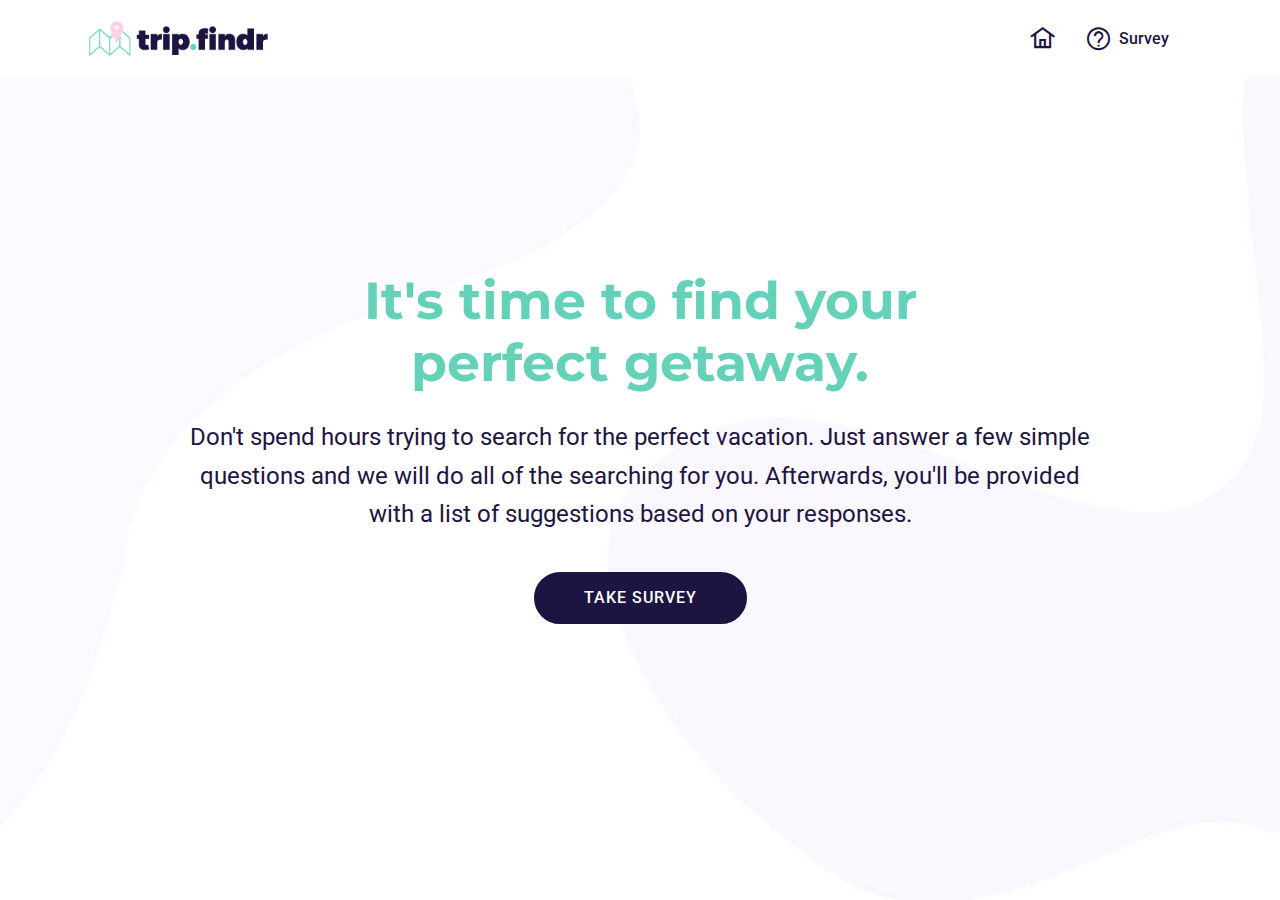
==== commit 9750ddfc: "create github pages" ====
--- a/index.html
+++ b/index.html
@@ -55,7 +55,7 @@
                 <li class="nav-item">
                     <a class="nav-link link text-secondary display-4" href="survey.html"><span class="mobi-mbri mobi-mbri-help mbr-iconfont mbr-iconfont-btn" style="font-size: 23px;"></span>
                         
-                        Survery</a>
+                        Survey</a>
                 </li><li class="nav-item"><a class="nav-link link text-secondary display-4" href="https://mobirise.com">
                         </a></li></ul>
             
@@ -63,7 +63,7 @@
     </nav>
 </section>
 
-<section class="engine"><a href="https://mobirise.info/x">css templates</a></section><section class="cid-qTkA127IK8 mbr-fullscreen" id="header2-1">
+<section class="engine"><a href="https://mobirise.info/m">web design templates</a></section><section class="cid-qTkA127IK8 mbr-fullscreen" id="header2-1">
 
     
 
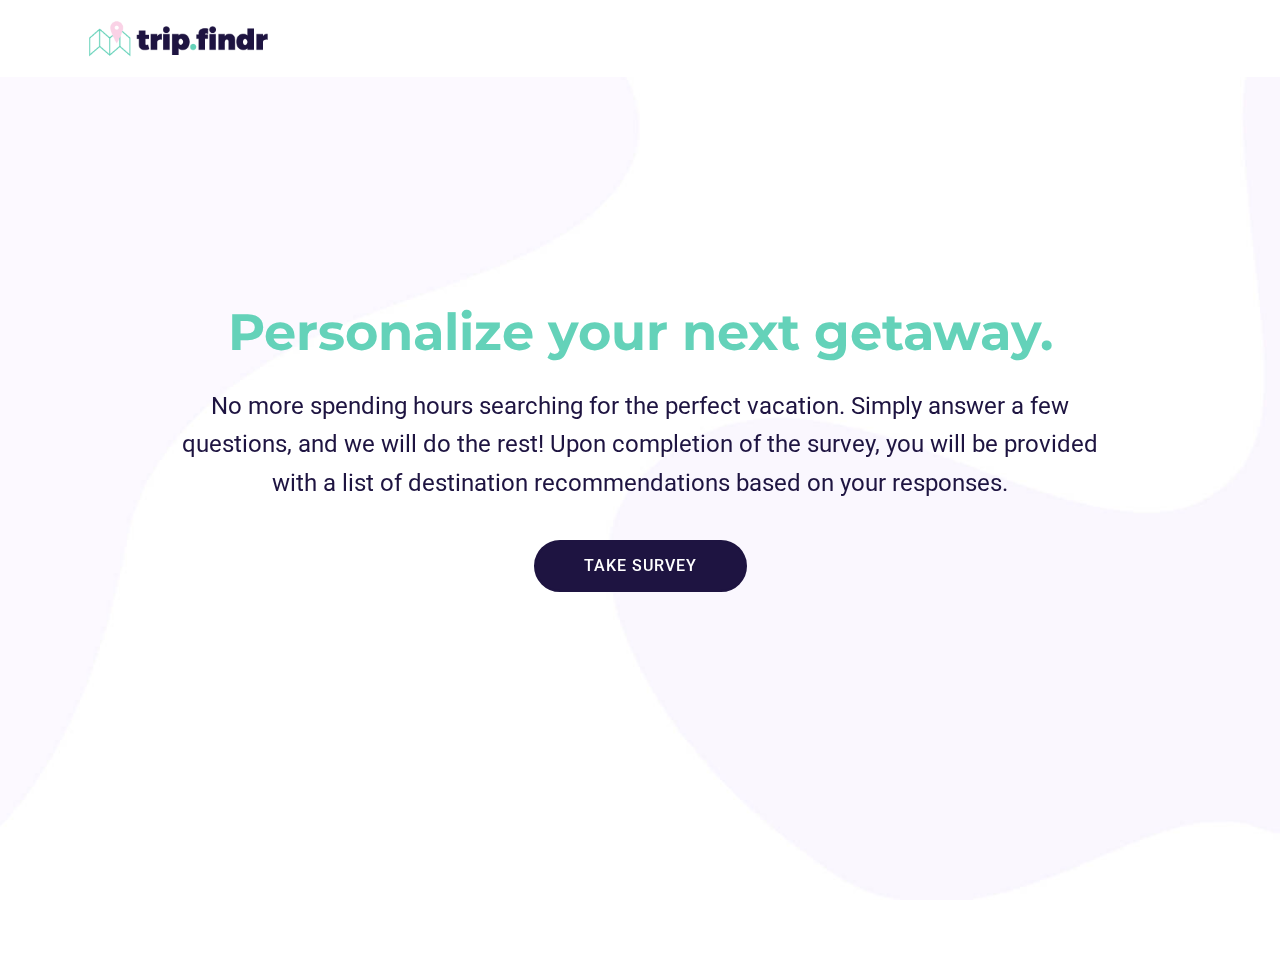
==== commit 384edf1b: "create github pages" ====
--- a/index.html
+++ b/index.html
@@ -7,11 +7,10 @@
   <meta name="generator" content="Mobirise v4.9.7, mobirise.com">
   <meta name="viewport" content="width=device-width, initial-scale=1, minimum-scale=1">
   <link rel="shortcut icon" href="assets/images/tripfindr-icon-128x128.png" type="image/x-icon">
-  <meta name="description" content="">
+  <meta name="description" content="trip.finder">
   
-  <title>Home</title>
+  <title>trip.finder</title>
   <link rel="stylesheet" href="assets/web/assets/mobirise-icons/mobirise-icons.css">
-  <link rel="stylesheet" href="assets/web/assets/mobirise-icons2/mobirise2.css">
   <link rel="stylesheet" href="assets/tether/tether.min.css">
   <link rel="stylesheet" href="assets/bootstrap/css/bootstrap.min.css">
   <link rel="stylesheet" href="assets/bootstrap/css/bootstrap-grid.min.css">
@@ -24,7 +23,7 @@
   
 </head>
 <body>
-  <section class="menu cid-qTkzRZLJNu" once="menu" id="menu1-0">
+  <section class="menu cid-rmxeaM6js7" once="menu" id="menu1-g">
 
     
 
@@ -48,22 +47,14 @@
             </div>
         </div>
         <div class="collapse navbar-collapse" id="navbarSupportedContent">
-            <ul class="navbar-nav nav-dropdown nav-right" data-app-modern-menu="true"><li class="nav-item">
-                    <a class="nav-link link text-secondary display-4" href="index.html"><span class="mobi-mbri mobi-mbri-home mbr-iconfont mbr-iconfont-btn"></span>
-                        </a>
-                </li>
-                <li class="nav-item">
-                    <a class="nav-link link text-secondary display-4" href="survey.html"><span class="mobi-mbri mobi-mbri-help mbr-iconfont mbr-iconfont-btn" style="font-size: 23px;"></span>
-                        
-                        Survey</a>
-                </li><li class="nav-item"><a class="nav-link link text-secondary display-4" href="https://mobirise.com">
+            <ul class="navbar-nav nav-dropdown nav-right" data-app-modern-menu="true"><li class="nav-item"><a class="nav-link link text-warning display-4" href="https://mobirise.com">
                         </a></li></ul>
             
         </div>
     </nav>
 </section>
 
-<section class="engine"><a href="https://mobirise.info/m">web design templates</a></section><section class="cid-qTkA127IK8 mbr-fullscreen" id="header2-1">
+<section class="engine"><a href="https://mobirise.info/z">best free website templates</a></section><section class="cid-qTkA127IK8 mbr-fullscreen mbr-parallax-background" id="header2-1">
 
     
 
@@ -72,16 +63,32 @@
     <div class="container align-center">
         <div class="row justify-content-md-center">
             <div class="mbr-white col-md-10">
-                <h1 class="mbr-section-title mbr-bold pb-3 mbr-fonts-style display-1">It's time to find your<br>perfect getaway.<br></h1>
+                <h1 class="mbr-section-title mbr-bold pb-3 mbr-fonts-style display-1">Personalize your next getaway.<br></h1>
                 
                 <p class="mbr-text pb-3 mbr-fonts-style display-5">
-                    Don't spend hours trying to search for the perfect vacation. Just answer a few simple questions and we will do all of the searching for you. Afterwards, you'll be provided with a list of suggestions based on your responses.
+                    No more spending hours searching for the perfect vacation. Simply answer a few questions, and we will do the rest! Upon completion of the survey, you will be provided with a list of destination recommendations based on your responses.
                 </p>
                 <div class="mbr-section-btn"><a class="btn btn-md btn-secondary display-4" href="survey.html">TAKE SURVEY</a></div>
             </div>
         </div>
     </div>
     
+</section>
+
+<section once="footers" class="cid-rmxe7QH187 mbr-reveal" id="footer6-f">
+
+    
+
+    
+
+    <div class="container">
+        <div class="media-container-row align-center mbr-white">
+            <div class="col-12">
+                <p class="mbr-text mb-0 mbr-fonts-style display-4">
+                    © Copyright 2019 Trip.Findr</p>
+            </div>
+        </div>
+    </div>
 </section>
 
 
@@ -92,6 +99,7 @@
   <script src="assets/smoothscroll/smooth-scroll.js"></script>
   <script src="assets/dropdown/js/script.min.js"></script>
   <script src="assets/touchswipe/jquery.touch-swipe.min.js"></script>
+  <script src="assets/parallax/jarallax.min.js"></script>
   <script src="assets/theme/js/script.js"></script>
   
   
--- a/assets/mobirise/css/mbr-additional.css
+++ b/assets/mobirise/css/mbr-additional.css
@@ -22,10 +22,10 @@
 }
 .display-1 {
   font-family: 'Montserrat', sans-serif;
-  font-size: 3.25rem;
+  font-size: 3.2rem;
 }
 .display-1 > .mbr-iconfont {
-  font-size: 5.2rem;
+  font-size: 5.12rem;
 }
 .display-2 {
   font-family: 'Montserrat', sans-serif;
@@ -62,9 +62,9 @@
 /* 0.65 - min scale variable, may vary */
 @media (max-width: 768px) {
   .display-1 {
-    font-size: 2.6rem;
-    font-size: calc( 1.7874999999999999rem + (3.25 - 1.7874999999999999) * ((100vw - 20rem) / (48 - 20)));
-    line-height: calc( 1.4 * (1.7874999999999999rem + (3.25 - 1.7874999999999999) * ((100vw - 20rem) / (48 - 20))));
+    font-size: 2.56rem;
+    font-size: calc( 1.77rem + (3.2 - 1.77) * ((100vw - 20rem) / (48 - 20)));
+    line-height: calc( 1.4 * (1.77rem + (3.2 - 1.77) * ((100vw - 20rem) / (48 - 20))));
   }
   .display-2 {
     font-size: 1.6rem;
@@ -1394,6 +1394,413 @@
 .jq-selectbox:hover .jq-selectbox__trigger-arrow {
   border-top-color: #000000;
 }
+.cid-rmxeaM6js7 .navbar {
+  padding: .5rem 0;
+  background: #ffffff;
+  transition: none;
+  min-height: 77px;
+}
+.cid-rmxeaM6js7 .navbar-dropdown.bg-color.transparent.opened {
+  background: #ffffff;
+}
+.cid-rmxeaM6js7 a {
+  font-style: normal;
+}
+.cid-rmxeaM6js7 .nav-item span {
+  padding-right: 0.4em;
+  line-height: 0.5em;
+  vertical-align: text-bottom;
+  position: relative;
+  text-decoration: none;
+}
+.cid-rmxeaM6js7 .nav-item a {
+  display: flex;
+  align-items: center;
+  justify-content: center;
+  padding: 0.7rem 0 !important;
+  margin: 0rem .65rem !important;
+}
+.cid-rmxeaM6js7 .nav-item:focus,
+.cid-rmxeaM6js7 .nav-link:focus {
+  outline: none;
+}
+.cid-rmxeaM6js7 .btn {
+  padding: 0.4rem 1.5rem;
+  display: inline-flex;
+  align-items: center;
+}
+.cid-rmxeaM6js7 .btn .mbr-iconfont {
+  font-size: 1.6rem;
+}
+.cid-rmxeaM6js7 .menu-logo {
+  margin-right: auto;
+}
+.cid-rmxeaM6js7 .menu-logo .navbar-brand {
+  display: flex;
+  margin-left: 5rem;
+  padding: 0;
+  transition: padding .2s;
+  min-height: 3.8rem;
+  align-items: center;
+}
+.cid-rmxeaM6js7 .menu-logo .navbar-brand .navbar-caption-wrap {
+  display: -webkit-flex;
+  -webkit-align-items: center;
+  align-items: center;
+  word-break: break-word;
+  min-width: 7rem;
+  margin: .3rem 0;
+}
+.cid-rmxeaM6js7 .menu-logo .navbar-brand .navbar-caption-wrap .navbar-caption {
+  line-height: 1.2rem !important;
+  padding-right: 2rem;
+}
+.cid-rmxeaM6js7 .menu-logo .navbar-brand .navbar-logo {
+  font-size: 4rem;
+  transition: font-size 0.25s;
+}
+.cid-rmxeaM6js7 .menu-logo .navbar-brand .navbar-logo img {
+  display: flex;
+}
+.cid-rmxeaM6js7 .menu-logo .navbar-brand .navbar-logo .mbr-iconfont {
+  transition: font-size 0.25s;
+}
+.cid-rmxeaM6js7 .navbar-toggleable-sm .navbar-collapse {
+  justify-content: flex-end;
+  -webkit-justify-content: flex-end;
+  padding-right: 5rem;
+  width: auto;
+}
+.cid-rmxeaM6js7 .navbar-toggleable-sm .navbar-collapse .navbar-nav {
+  flex-wrap: wrap;
+  -webkit-flex-wrap: wrap;
+  padding-left: 0;
+}
+.cid-rmxeaM6js7 .navbar-toggleable-sm .navbar-collapse .navbar-nav .nav-item {
+  -webkit-align-self: center;
+  align-self: center;
+}
+.cid-rmxeaM6js7 .navbar-toggleable-sm .navbar-collapse .navbar-buttons {
+  padding-left: 0;
+  padding-bottom: 0;
+}
+.cid-rmxeaM6js7 .dropdown .dropdown-menu {
+  background: #ffffff;
+  display: none;
+  position: absolute;
+  min-width: 5rem;
+  padding-top: 1.4rem;
+  padding-bottom: 1.4rem;
+  text-align: left;
+}
+.cid-rmxeaM6js7 .dropdown .dropdown-menu .dropdown-item {
+  width: auto;
+  padding: 0.235em 1.5385em 0.235em 1.5385em !important;
+}
+.cid-rmxeaM6js7 .dropdown .dropdown-menu .dropdown-item::after {
+  right: 0.5rem;
+}
+.cid-rmxeaM6js7 .dropdown .dropdown-menu .dropdown-submenu {
+  margin: 0;
+}
+.cid-rmxeaM6js7 .dropdown.open > .dropdown-menu {
+  display: block;
+}
+.cid-rmxeaM6js7 .navbar-toggleable-sm.opened:after {
+  position: absolute;
+  width: 100vw;
+  height: 100vh;
+  content: '';
+  background-color: rgba(0, 0, 0, 0.1);
+  left: 0;
+  bottom: 0;
+  transform: translateY(100%);
+  -webkit-transform: translateY(100%);
+  z-index: 1000;
+}
+.cid-rmxeaM6js7 .navbar.navbar-short {
+  min-height: 60px;
+  transition: all .2s;
+}
+.cid-rmxeaM6js7 .navbar.navbar-short .navbar-toggler-right {
+  top: 20px;
+}
+.cid-rmxeaM6js7 .navbar.navbar-short .navbar-logo a {
+  font-size: 2.5rem !important;
+  line-height: 2.5rem;
+  transition: font-size 0.25s;
+}
+.cid-rmxeaM6js7 .navbar.navbar-short .navbar-logo a .mbr-iconfont {
+  font-size: 2.5rem !important;
+}
+.cid-rmxeaM6js7 .navbar.navbar-short .navbar-logo a img {
+  height: 3rem !important;
+}
+.cid-rmxeaM6js7 .navbar.navbar-short .navbar-brand {
+  min-height: 3rem;
+}
+.cid-rmxeaM6js7 button.navbar-toggler {
+  width: 31px;
+  height: 18px;
+  cursor: pointer;
+  transition: all .2s;
+  top: 1.5rem;
+  right: 1rem;
+}
+.cid-rmxeaM6js7 button.navbar-toggler:focus {
+  outline: none;
+}
+.cid-rmxeaM6js7 button.navbar-toggler .hamburger span {
+  position: absolute;
+  right: 0;
+  width: 30px;
+  height: 2px;
+  border-right: 5px;
+  background-color: #1e1441;
+}
+.cid-rmxeaM6js7 button.navbar-toggler .hamburger span:nth-child(1) {
+  top: 0;
+  transition: all .2s;
+}
+.cid-rmxeaM6js7 button.navbar-toggler .hamburger span:nth-child(2) {
+  top: 8px;
+  transition: all .15s;
+}
+.cid-rmxeaM6js7 button.navbar-toggler .hamburger span:nth-child(3) {
+  top: 8px;
+  transition: all .15s;
+}
+.cid-rmxeaM6js7 button.navbar-toggler .hamburger span:nth-child(4) {
+  top: 16px;
+  transition: all .2s;
+}
+.cid-rmxeaM6js7 nav.opened .hamburger span:nth-child(1) {
+  top: 8px;
+  width: 0;
+  opacity: 0;
+  right: 50%;
+  transition: all .2s;
+}
+.cid-rmxeaM6js7 nav.opened .hamburger span:nth-child(2) {
+  -webkit-transform: rotate(45deg);
+  transform: rotate(45deg);
+  transition: all .25s;
+}
+.cid-rmxeaM6js7 nav.opened .hamburger span:nth-child(3) {
+  -webkit-transform: rotate(-45deg);
+  transform: rotate(-45deg);
+  transition: all .25s;
+}
+.cid-rmxeaM6js7 nav.opened .hamburger span:nth-child(4) {
+  top: 8px;
+  width: 0;
+  opacity: 0;
+  right: 50%;
+  transition: all .2s;
+}
+.cid-rmxeaM6js7 .collapsed.navbar-expand {
+  flex-direction: column;
+}
+.cid-rmxeaM6js7 .collapsed .btn {
+  display: flex;
+}
+.cid-rmxeaM6js7 .collapsed .navbar-collapse {
+  display: none !important;
+  padding-right: 0 !important;
+}
+.cid-rmxeaM6js7 .collapsed .navbar-collapse.collapsing,
+.cid-rmxeaM6js7 .collapsed .navbar-collapse.show {
+  display: block !important;
+}
+.cid-rmxeaM6js7 .collapsed .navbar-collapse.collapsing .navbar-nav,
+.cid-rmxeaM6js7 .collapsed .navbar-collapse.show .navbar-nav {
+  display: block;
+  text-align: center;
+}
+.cid-rmxeaM6js7 .collapsed .navbar-collapse.collapsing .navbar-nav .nav-item,
+.cid-rmxeaM6js7 .collapsed .navbar-collapse.show .navbar-nav .nav-item {
+  clear: both;
+}
+.cid-rmxeaM6js7 .collapsed .navbar-collapse.collapsing .navbar-nav .nav-item:last-child,
+.cid-rmxeaM6js7 .collapsed .navbar-collapse.show .navbar-nav .nav-item:last-child {
+  margin-bottom: 1rem;
+}
+.cid-rmxeaM6js7 .collapsed .navbar-collapse.collapsing .navbar-buttons,
+.cid-rmxeaM6js7 .collapsed .navbar-collapse.show .navbar-buttons {
+  text-align: center;
+}
+.cid-rmxeaM6js7 .collapsed .navbar-collapse.collapsing .navbar-buttons:last-child,
+.cid-rmxeaM6js7 .collapsed .navbar-collapse.show .navbar-buttons:last-child {
+  margin-bottom: 1rem;
+}
+.cid-rmxeaM6js7 .collapsed button.navbar-toggler {
+  display: block;
+}
+.cid-rmxeaM6js7 .collapsed .navbar-brand {
+  margin-left: 1rem !important;
+}
+.cid-rmxeaM6js7 .collapsed .navbar-toggleable-sm {
+  flex-direction: column;
+  -webkit-flex-direction: column;
+}
+.cid-rmxeaM6js7 .collapsed .dropdown .dropdown-menu {
+  width: 100%;
+  text-align: center;
+  position: relative;
+  opacity: 0;
+  display: block;
+  height: 0;
+  visibility: hidden;
+  padding: 0;
+  transition-duration: .5s;
+  transition-property: opacity,padding,height;
+}
+.cid-rmxeaM6js7 .collapsed .dropdown.open > .dropdown-menu {
+  position: relative;
+  opacity: 1;
+  height: auto;
+  padding: 1.4rem 0;
+  visibility: visible;
+}
+.cid-rmxeaM6js7 .collapsed .dropdown .dropdown-submenu {
+  left: 0;
+  text-align: center;
+  width: 100%;
+}
+.cid-rmxeaM6js7 .collapsed .dropdown .dropdown-toggle[data-toggle="dropdown-submenu"]::after {
+  margin-top: 0;
+  position: inherit;
+  right: 0;
+  top: 50%;
+  display: inline-block;
+  width: 0;
+  height: 0;
+  margin-left: .3em;
+  vertical-align: middle;
+  content: "";
+  border-top: .30em solid;
+  border-right: .30em solid transparent;
+  border-left: .30em solid transparent;
+}
+@media (max-width: 991px) {
+  .cid-rmxeaM6js7 .navbar-expand {
+    flex-direction: column;
+  }
+  .cid-rmxeaM6js7 img {
+    height: 3.8rem !important;
+  }
+  .cid-rmxeaM6js7 .btn {
+    display: flex;
+  }
+  .cid-rmxeaM6js7 button.navbar-toggler {
+    display: block;
+  }
+  .cid-rmxeaM6js7 .navbar-brand {
+    margin-left: 1rem !important;
+  }
+  .cid-rmxeaM6js7 .navbar-toggleable-sm {
+    flex-direction: column;
+    -webkit-flex-direction: column;
+  }
+  .cid-rmxeaM6js7 .navbar-collapse {
+    display: none !important;
+    padding-right: 0 !important;
+  }
+  .cid-rmxeaM6js7 .navbar-collapse.collapsing,
+  .cid-rmxeaM6js7 .navbar-collapse.show {
+    display: block !important;
+  }
+  .cid-rmxeaM6js7 .navbar-collapse.collapsing .navbar-nav,
+  .cid-rmxeaM6js7 .navbar-collapse.show .navbar-nav {
+    display: block;
+    text-align: center;
+  }
+  .cid-rmxeaM6js7 .navbar-collapse.collapsing .navbar-nav .nav-item,
+  .cid-rmxeaM6js7 .navbar-collapse.show .navbar-nav .nav-item {
+    clear: both;
+  }
+  .cid-rmxeaM6js7 .navbar-collapse.collapsing .navbar-nav .nav-item:last-child,
+  .cid-rmxeaM6js7 .navbar-collapse.show .navbar-nav .nav-item:last-child {
+    margin-bottom: 1rem;
+  }
+  .cid-rmxeaM6js7 .navbar-collapse.collapsing .navbar-buttons,
+  .cid-rmxeaM6js7 .navbar-collapse.show .navbar-buttons {
+    text-align: center;
+  }
+  .cid-rmxeaM6js7 .navbar-collapse.collapsing .navbar-buttons:last-child,
+  .cid-rmxeaM6js7 .navbar-collapse.show .navbar-buttons:last-child {
+    margin-bottom: 1rem;
+  }
+  .cid-rmxeaM6js7 .dropdown .dropdown-menu {
+    width: 100%;
+    text-align: center;
+    position: relative;
+    opacity: 0;
+    display: block;
+    height: 0;
+    visibility: hidden;
+    padding: 0;
+    transition-duration: .5s;
+    transition-property: opacity,padding,height;
+  }
+  .cid-rmxeaM6js7 .dropdown.open > .dropdown-menu {
+    position: relative;
+    opacity: 1;
+    height: auto;
+    padding: 1.4rem 0;
+    visibility: visible;
+  }
+  .cid-rmxeaM6js7 .dropdown .dropdown-submenu {
+    left: 0;
+    text-align: center;
+    width: 100%;
+  }
+  .cid-rmxeaM6js7 .dropdown .dropdown-toggle[data-toggle="dropdown-submenu"]::after {
+    margin-top: 0;
+    position: inherit;
+    right: 0;
+    top: 50%;
+    display: inline-block;
+    width: 0;
+    height: 0;
+    margin-left: .3em;
+    vertical-align: middle;
+    content: "";
+    border-top: .30em solid;
+    border-right: .30em solid transparent;
+    border-left: .30em solid transparent;
+  }
+}
+@media (min-width: 767px) {
+  .cid-rmxeaM6js7 .menu-logo {
+    flex-shrink: 0;
+  }
+}
+.cid-rmxeaM6js7 .navbar-collapse {
+  flex-basis: auto;
+}
+.cid-rmxeaM6js7 .nav-link:hover,
+.cid-rmxeaM6js7 .dropdown-item:hover {
+  color: #64d2b9 !important;
+}
+.cid-qTkA127IK8 {
+  background-image: url("../../../assets/images/background-1-1920x1080.jpg");
+}
+.cid-qTkA127IK8 .mbr-text,
+.cid-qTkA127IK8 .mbr-section-btn {
+  color: #1e1441;
+}
+.cid-qTkA127IK8 H1 {
+  color: #64d2b9;
+}
+.cid-rmxe7QH187 {
+  padding-top: 15px;
+  padding-bottom: 15px;
+  background-color: #ffffff;
+}
+.cid-rmxe7QH187 .media-container-row .mbr-text {
+  color: #c5bdd6;
+}
 .cid-qTkzRZLJNu .navbar {
   padding: .5rem 0;
   background: #ffffff;
@@ -1783,16 +2190,6 @@
 .cid-qTkzRZLJNu .dropdown-item:hover {
   color: #64d2b9 !important;
 }
-.cid-qTkA127IK8 {
-  background-image: url("../../../assets/images/background-1-1920x1080.jpg");
-}
-.cid-qTkA127IK8 .mbr-text,
-.cid-qTkA127IK8 .mbr-section-btn {
-  color: #1e1441;
-}
-.cid-qTkA127IK8 H1 {
-  color: #64d2b9;
-}
 .cid-qTkzRZLJNu .navbar {
   padding: .5rem 0;
   background: #ffffff;
@@ -2182,392 +2579,43 @@
 .cid-qTkzRZLJNu .dropdown-item:hover {
   color: #64d2b9 !important;
 }
-.cid-qTkzRZLJNu .navbar {
-  padding: .5rem 0;
+.cid-rmxdkKxKSu {
+  padding-top: 90px;
+  padding-bottom: 90px;
+  background-color: #efefef;
+}
+.cid-rmxdkKxKSu .card-box {
+  padding: 0 2rem;
+}
+.cid-rmxdkKxKSu .mbr-section-btn {
+  padding-top: 1rem;
+}
+.cid-rmxdkKxKSu .mbr-section-btn a {
+  margin-top: 1rem;
+  margin-bottom: 0;
+}
+.cid-rmxdkKxKSu h4 {
+  font-weight: 500;
+  margin-bottom: 0;
+  text-align: left;
+  padding-top: 2rem;
+}
+.cid-rmxdkKxKSu p {
+  margin-bottom: 0;
+  text-align: left;
+  padding-top: 1.5rem;
+}
+.cid-rmxdkKxKSu .mbr-text {
+  color: #767676;
+}
+.cid-rmxdkKxKSu .card-wrapper {
+  height: 100%;
+  padding-bottom: 2rem;
   background: #ffffff;
-  transition: none;
-  min-height: 77px;
-}
-.cid-qTkzRZLJNu .navbar-dropdown.bg-color.transparent.opened {
-  background: #ffffff;
-}
-.cid-qTkzRZLJNu a {
-  font-style: normal;
-}
-.cid-qTkzRZLJNu .nav-item span {
-  padding-right: 0.4em;
-  line-height: 0.5em;
-  vertical-align: text-bottom;
-  position: relative;
-  text-decoration: none;
-}
-.cid-qTkzRZLJNu .nav-item a {
-  display: flex;
-  align-items: center;
-  justify-content: center;
-  padding: 0.7rem 0 !important;
-  margin: 0rem .65rem !important;
-}
-.cid-qTkzRZLJNu .nav-item:focus,
-.cid-qTkzRZLJNu .nav-link:focus {
-  outline: none;
-}
-.cid-qTkzRZLJNu .btn {
-  padding: 0.4rem 1.5rem;
-  display: inline-flex;
-  align-items: center;
-}
-.cid-qTkzRZLJNu .btn .mbr-iconfont {
-  font-size: 1.6rem;
-}
-.cid-qTkzRZLJNu .menu-logo {
-  margin-right: auto;
-}
-.cid-qTkzRZLJNu .menu-logo .navbar-brand {
-  display: flex;
-  margin-left: 5rem;
-  padding: 0;
-  transition: padding .2s;
-  min-height: 3.8rem;
-  align-items: center;
-}
-.cid-qTkzRZLJNu .menu-logo .navbar-brand .navbar-caption-wrap {
-  display: -webkit-flex;
-  -webkit-align-items: center;
-  align-items: center;
-  word-break: break-word;
-  min-width: 7rem;
-  margin: .3rem 0;
-}
-.cid-qTkzRZLJNu .menu-logo .navbar-brand .navbar-caption-wrap .navbar-caption {
-  line-height: 1.2rem !important;
-  padding-right: 2rem;
-}
-.cid-qTkzRZLJNu .menu-logo .navbar-brand .navbar-logo {
-  font-size: 4rem;
-  transition: font-size 0.25s;
-}
-.cid-qTkzRZLJNu .menu-logo .navbar-brand .navbar-logo img {
-  display: flex;
-}
-.cid-qTkzRZLJNu .menu-logo .navbar-brand .navbar-logo .mbr-iconfont {
-  transition: font-size 0.25s;
-}
-.cid-qTkzRZLJNu .navbar-toggleable-sm .navbar-collapse {
-  justify-content: flex-end;
-  -webkit-justify-content: flex-end;
-  padding-right: 5rem;
-  width: auto;
-}
-.cid-qTkzRZLJNu .navbar-toggleable-sm .navbar-collapse .navbar-nav {
-  flex-wrap: wrap;
-  -webkit-flex-wrap: wrap;
-  padding-left: 0;
-}
-.cid-qTkzRZLJNu .navbar-toggleable-sm .navbar-collapse .navbar-nav .nav-item {
-  -webkit-align-self: center;
-  align-self: center;
-}
-.cid-qTkzRZLJNu .navbar-toggleable-sm .navbar-collapse .navbar-buttons {
-  padding-left: 0;
-  padding-bottom: 0;
-}
-.cid-qTkzRZLJNu .dropdown .dropdown-menu {
-  background: #ffffff;
-  display: none;
-  position: absolute;
-  min-width: 5rem;
-  padding-top: 1.4rem;
-  padding-bottom: 1.4rem;
-  text-align: left;
-}
-.cid-qTkzRZLJNu .dropdown .dropdown-menu .dropdown-item {
-  width: auto;
-  padding: 0.235em 1.5385em 0.235em 1.5385em !important;
-}
-.cid-qTkzRZLJNu .dropdown .dropdown-menu .dropdown-item::after {
-  right: 0.5rem;
-}
-.cid-qTkzRZLJNu .dropdown .dropdown-menu .dropdown-submenu {
-  margin: 0;
-}
-.cid-qTkzRZLJNu .dropdown.open > .dropdown-menu {
-  display: block;
-}
-.cid-qTkzRZLJNu .navbar-toggleable-sm.opened:after {
-  position: absolute;
-  width: 100vw;
-  height: 100vh;
-  content: '';
-  background-color: rgba(0, 0, 0, 0.1);
-  left: 0;
-  bottom: 0;
-  transform: translateY(100%);
-  -webkit-transform: translateY(100%);
-  z-index: 1000;
-}
-.cid-qTkzRZLJNu .navbar.navbar-short {
-  min-height: 60px;
-  transition: all .2s;
-}
-.cid-qTkzRZLJNu .navbar.navbar-short .navbar-toggler-right {
-  top: 20px;
-}
-.cid-qTkzRZLJNu .navbar.navbar-short .navbar-logo a {
-  font-size: 2.5rem !important;
-  line-height: 2.5rem;
-  transition: font-size 0.25s;
-}
-.cid-qTkzRZLJNu .navbar.navbar-short .navbar-logo a .mbr-iconfont {
-  font-size: 2.5rem !important;
-}
-.cid-qTkzRZLJNu .navbar.navbar-short .navbar-logo a img {
-  height: 3rem !important;
-}
-.cid-qTkzRZLJNu .navbar.navbar-short .navbar-brand {
-  min-height: 3rem;
-}
-.cid-qTkzRZLJNu button.navbar-toggler {
-  width: 31px;
-  height: 18px;
-  cursor: pointer;
-  transition: all .2s;
-  top: 1.5rem;
-  right: 1rem;
-}
-.cid-qTkzRZLJNu button.navbar-toggler:focus {
-  outline: none;
-}
-.cid-qTkzRZLJNu button.navbar-toggler .hamburger span {
-  position: absolute;
-  right: 0;
-  width: 30px;
-  height: 2px;
-  border-right: 5px;
-  background-color: #1e1441;
-}
-.cid-qTkzRZLJNu button.navbar-toggler .hamburger span:nth-child(1) {
-  top: 0;
-  transition: all .2s;
-}
-.cid-qTkzRZLJNu button.navbar-toggler .hamburger span:nth-child(2) {
-  top: 8px;
-  transition: all .15s;
-}
-.cid-qTkzRZLJNu button.navbar-toggler .hamburger span:nth-child(3) {
-  top: 8px;
-  transition: all .15s;
-}
-.cid-qTkzRZLJNu button.navbar-toggler .hamburger span:nth-child(4) {
-  top: 16px;
-  transition: all .2s;
-}
-.cid-qTkzRZLJNu nav.opened .hamburger span:nth-child(1) {
-  top: 8px;
-  width: 0;
-  opacity: 0;
-  right: 50%;
-  transition: all .2s;
-}
-.cid-qTkzRZLJNu nav.opened .hamburger span:nth-child(2) {
-  -webkit-transform: rotate(45deg);
-  transform: rotate(45deg);
-  transition: all .25s;
-}
-.cid-qTkzRZLJNu nav.opened .hamburger span:nth-child(3) {
-  -webkit-transform: rotate(-45deg);
-  transform: rotate(-45deg);
-  transition: all .25s;
-}
-.cid-qTkzRZLJNu nav.opened .hamburger span:nth-child(4) {
-  top: 8px;
-  width: 0;
-  opacity: 0;
-  right: 50%;
-  transition: all .2s;
-}
-.cid-qTkzRZLJNu .collapsed.navbar-expand {
-  flex-direction: column;
-}
-.cid-qTkzRZLJNu .collapsed .btn {
-  display: flex;
-}
-.cid-qTkzRZLJNu .collapsed .navbar-collapse {
-  display: none !important;
-  padding-right: 0 !important;
-}
-.cid-qTkzRZLJNu .collapsed .navbar-collapse.collapsing,
-.cid-qTkzRZLJNu .collapsed .navbar-collapse.show {
-  display: block !important;
-}
-.cid-qTkzRZLJNu .collapsed .navbar-collapse.collapsing .navbar-nav,
-.cid-qTkzRZLJNu .collapsed .navbar-collapse.show .navbar-nav {
-  display: block;
-  text-align: center;
-}
-.cid-qTkzRZLJNu .collapsed .navbar-collapse.collapsing .navbar-nav .nav-item,
-.cid-qTkzRZLJNu .collapsed .navbar-collapse.show .navbar-nav .nav-item {
-  clear: both;
-}
-.cid-qTkzRZLJNu .collapsed .navbar-collapse.collapsing .navbar-nav .nav-item:last-child,
-.cid-qTkzRZLJNu .collapsed .navbar-collapse.show .navbar-nav .nav-item:last-child {
-  margin-bottom: 1rem;
-}
-.cid-qTkzRZLJNu .collapsed .navbar-collapse.collapsing .navbar-buttons,
-.cid-qTkzRZLJNu .collapsed .navbar-collapse.show .navbar-buttons {
-  text-align: center;
-}
-.cid-qTkzRZLJNu .collapsed .navbar-collapse.collapsing .navbar-buttons:last-child,
-.cid-qTkzRZLJNu .collapsed .navbar-collapse.show .navbar-buttons:last-child {
-  margin-bottom: 1rem;
-}
-.cid-qTkzRZLJNu .collapsed button.navbar-toggler {
-  display: block;
-}
-.cid-qTkzRZLJNu .collapsed .navbar-brand {
-  margin-left: 1rem !important;
-}
-.cid-qTkzRZLJNu .collapsed .navbar-toggleable-sm {
-  flex-direction: column;
-  -webkit-flex-direction: column;
-}
-.cid-qTkzRZLJNu .collapsed .dropdown .dropdown-menu {
-  width: 100%;
-  text-align: center;
-  position: relative;
-  opacity: 0;
-  display: block;
-  height: 0;
-  visibility: hidden;
-  padding: 0;
-  transition-duration: .5s;
-  transition-property: opacity,padding,height;
-}
-.cid-qTkzRZLJNu .collapsed .dropdown.open > .dropdown-menu {
-  position: relative;
-  opacity: 1;
-  height: auto;
-  padding: 1.4rem 0;
-  visibility: visible;
-}
-.cid-qTkzRZLJNu .collapsed .dropdown .dropdown-submenu {
-  left: 0;
-  text-align: center;
-  width: 100%;
-}
-.cid-qTkzRZLJNu .collapsed .dropdown .dropdown-toggle[data-toggle="dropdown-submenu"]::after {
-  margin-top: 0;
-  position: inherit;
-  right: 0;
-  top: 50%;
-  display: inline-block;
-  width: 0;
-  height: 0;
-  margin-left: .3em;
-  vertical-align: middle;
-  content: "";
-  border-top: .30em solid;
-  border-right: .30em solid transparent;
-  border-left: .30em solid transparent;
-}
-@media (max-width: 991px) {
-  .cid-qTkzRZLJNu .navbar-expand {
-    flex-direction: column;
-  }
-  .cid-qTkzRZLJNu img {
-    height: 3.8rem !important;
-  }
-  .cid-qTkzRZLJNu .btn {
-    display: flex;
-  }
-  .cid-qTkzRZLJNu button.navbar-toggler {
-    display: block;
-  }
-  .cid-qTkzRZLJNu .navbar-brand {
-    margin-left: 1rem !important;
-  }
-  .cid-qTkzRZLJNu .navbar-toggleable-sm {
-    flex-direction: column;
-    -webkit-flex-direction: column;
-  }
-  .cid-qTkzRZLJNu .navbar-collapse {
-    display: none !important;
-    padding-right: 0 !important;
-  }
-  .cid-qTkzRZLJNu .navbar-collapse.collapsing,
-  .cid-qTkzRZLJNu .navbar-collapse.show {
-    display: block !important;
-  }
-  .cid-qTkzRZLJNu .navbar-collapse.collapsing .navbar-nav,
-  .cid-qTkzRZLJNu .navbar-collapse.show .navbar-nav {
-    display: block;
-    text-align: center;
-  }
-  .cid-qTkzRZLJNu .navbar-collapse.collapsing .navbar-nav .nav-item,
-  .cid-qTkzRZLJNu .navbar-collapse.show .navbar-nav .nav-item {
-    clear: both;
-  }
-  .cid-qTkzRZLJNu .navbar-collapse.collapsing .navbar-nav .nav-item:last-child,
-  .cid-qTkzRZLJNu .navbar-collapse.show .navbar-nav .nav-item:last-child {
-    margin-bottom: 1rem;
-  }
-  .cid-qTkzRZLJNu .navbar-collapse.collapsing .navbar-buttons,
-  .cid-qTkzRZLJNu .navbar-collapse.show .navbar-buttons {
-    text-align: center;
-  }
-  .cid-qTkzRZLJNu .navbar-collapse.collapsing .navbar-buttons:last-child,
-  .cid-qTkzRZLJNu .navbar-collapse.show .navbar-buttons:last-child {
-    margin-bottom: 1rem;
-  }
-  .cid-qTkzRZLJNu .dropdown .dropdown-menu {
-    width: 100%;
-    text-align: center;
-    position: relative;
-    opacity: 0;
-    display: block;
-    height: 0;
-    visibility: hidden;
-    padding: 0;
-    transition-duration: .5s;
-    transition-property: opacity,padding,height;
-  }
-  .cid-qTkzRZLJNu .dropdown.open > .dropdown-menu {
-    position: relative;
-    opacity: 1;
-    height: auto;
-    padding: 1.4rem 0;
-    visibility: visible;
-  }
-  .cid-qTkzRZLJNu .dropdown .dropdown-submenu {
-    left: 0;
-    text-align: center;
-    width: 100%;
-  }
-  .cid-qTkzRZLJNu .dropdown .dropdown-toggle[data-toggle="dropdown-submenu"]::after {
-    margin-top: 0;
-    position: inherit;
-    right: 0;
-    top: 50%;
-    display: inline-block;
-    width: 0;
-    height: 0;
-    margin-left: .3em;
-    vertical-align: middle;
-    content: "";
-    border-top: .30em solid;
-    border-right: .30em solid transparent;
-    border-left: .30em solid transparent;
-  }
-}
-@media (min-width: 767px) {
-  .cid-qTkzRZLJNu .menu-logo {
-    flex-shrink: 0;
-  }
-}
-.cid-qTkzRZLJNu .navbar-collapse {
-  flex-basis: auto;
-}
-.cid-qTkzRZLJNu .nav-link:hover,
-.cid-qTkzRZLJNu .dropdown-item:hover {
-  color: #64d2b9 !important;
-}
+  box-shadow: 0px 0px 0px 0px rgba(0, 0, 0, 0);
+  transition: box-shadow 0.3s;
+}
+.cid-rmxdkKxKSu .card-wrapper:hover {
+  box-shadow: 0px 0px 30px 0px rgba(0, 0, 0, 0.05);
+  transition: box-shadow 0.3s;
+}
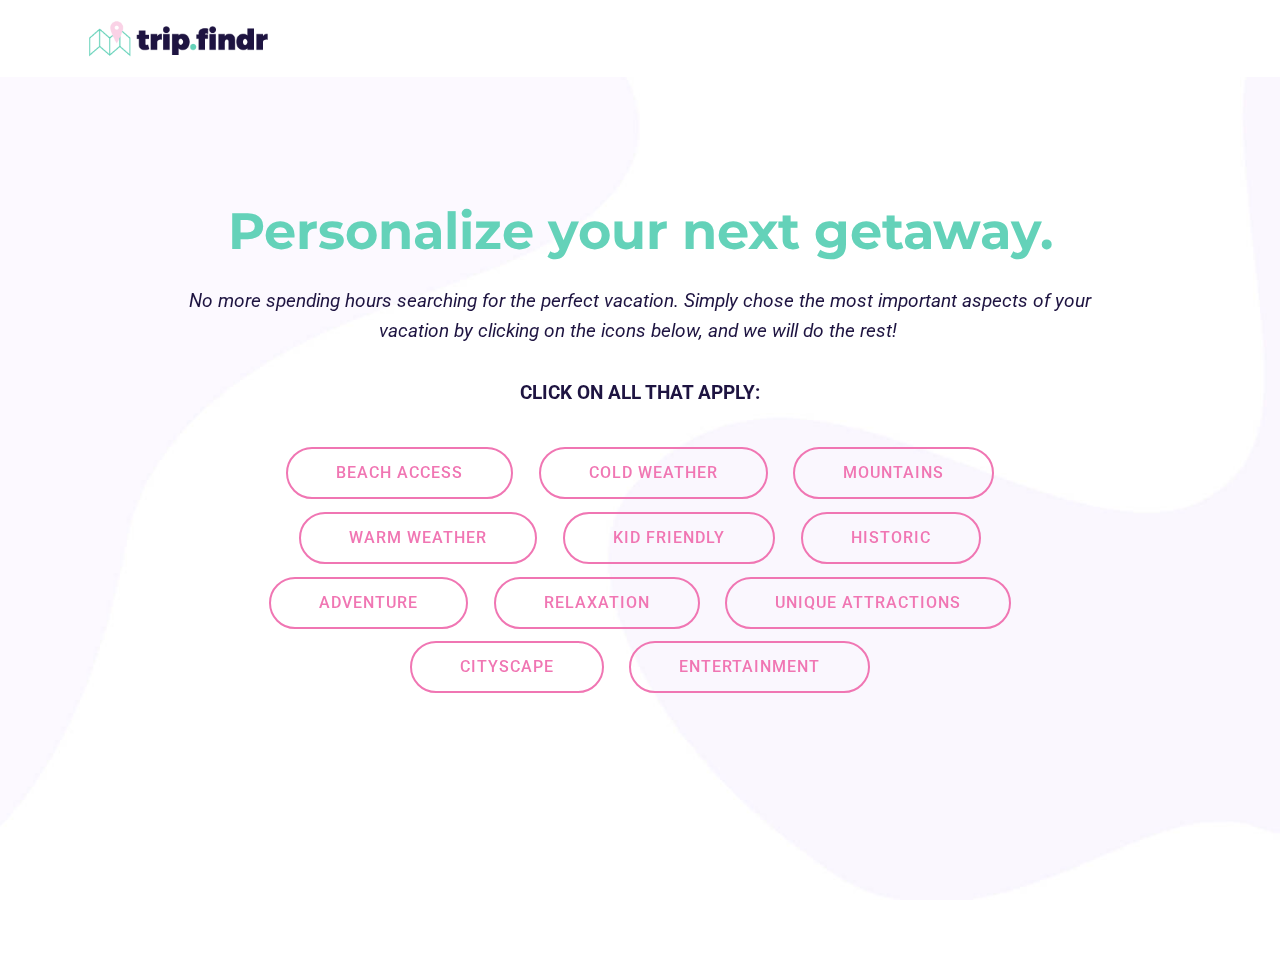
==== commit 1ada8348: "create github pages" ====
--- a/index.html
+++ b/index.html
@@ -47,14 +47,13 @@
             </div>
         </div>
         <div class="collapse navbar-collapse" id="navbarSupportedContent">
-            <ul class="navbar-nav nav-dropdown nav-right" data-app-modern-menu="true"><li class="nav-item"><a class="nav-link link text-warning display-4" href="https://mobirise.com">
-                        </a></li></ul>
+            
             
         </div>
     </nav>
 </section>
 
-<section class="engine"><a href="https://mobirise.info/z">best free website templates</a></section><section class="cid-qTkA127IK8 mbr-fullscreen mbr-parallax-background" id="header2-1">
+<section class="engine"><a href="https://mobirise.info/s">bootstrap themes</a></section><section class="cid-qTkA127IK8 mbr-fullscreen mbr-parallax-background" id="header2-1">
 
     
 
@@ -65,10 +64,9 @@
             <div class="mbr-white col-md-10">
                 <h1 class="mbr-section-title mbr-bold pb-3 mbr-fonts-style display-1">Personalize your next getaway.<br></h1>
                 
-                <p class="mbr-text pb-3 mbr-fonts-style display-5">
-                    No more spending hours searching for the perfect vacation. Simply answer a few questions, and we will do the rest! Upon completion of the survey, you will be provided with a list of destination recommendations based on your responses.
+                <p class="mbr-text pb-3 mbr-fonts-style display-5"><em>No more spending hours searching for the perfect vacation. Simply chose the most important aspects of your vacation by clicking on the icons below, and we will do the rest!&nbsp;</em><br><br><strong>CLICK ON ALL THAT APPLY:</strong><br>
                 </p>
-                <div class="mbr-section-btn"><a class="btn btn-md btn-secondary display-4" href="survey.html">TAKE SURVEY</a></div>
+                <div class="mbr-section-btn"><a class="btn btn-md btn-danger-outline display-4" href="survey.html">BEACH ACCESS</a> <a class="btn btn-md btn-danger-outline display-4" href="survey.html">COLD WEATHER</a> <a class="btn btn-md btn-danger-outline display-4" href="survey.html">MOUNTAINS</a> <a class="btn btn-md btn-danger-outline display-4" href="survey.html">WARM WEATHER</a> <a class="btn btn-md btn-danger-outline display-4" href="survey.html">KID FRIENDLY</a> <a class="btn btn-md btn-danger-outline display-4" href="survey.html">HISTORIC</a> <a class="btn btn-md btn-danger-outline display-4" href="survey.html">ADVENTURE</a> <a class="btn btn-md btn-danger-outline display-4" href="survey.html">RELAXATION</a> <a class="btn btn-md btn-danger-outline display-4" href="survey.html">UNIQUE ATTRACTIONS</a> <a class="btn btn-md btn-danger-outline display-4" href="survey.html">CITYSCAPE</a> <a class="btn btn-md btn-danger-outline display-4" href="survey.html">ENTERTAINMENT</a></div>
             </div>
         </div>
     </div>
--- a/assets/mobirise/css/mbr-additional.css
+++ b/assets/mobirise/css/mbr-additional.css
@@ -43,10 +43,10 @@
 }
 .display-5 {
   font-family: 'Roboto', sans-serif;
-  font-size: 1.5rem;
+  font-size: 1.2rem;
 }
 .display-5 > .mbr-iconfont {
-  font-size: 2.4rem;
+  font-size: 1.92rem;
 }
 .display-7 {
   font-family: 'Roboto', sans-serif;
@@ -77,9 +77,9 @@
     line-height: calc( 1.4 * (1rem + (1 - 1) * ((100vw - 20rem) / (48 - 20))));
   }
   .display-5 {
-    font-size: 1.2rem;
-    font-size: calc( 1.175rem + (1.5 - 1.175) * ((100vw - 20rem) / (48 - 20)));
-    line-height: calc( 1.4 * (1.175rem + (1.5 - 1.175) * ((100vw - 20rem) / (48 - 20))));
+    font-size: 0.96rem;
+    font-size: calc( 1.07rem + (1.2 - 1.07) * ((100vw - 20rem) / (48 - 20)));
+    line-height: calc( 1.4 * (1.07rem + (1.2 - 1.07) * ((100vw - 20rem) / (48 - 20))));
   }
 }
 /* Buttons */
@@ -1793,6 +1793,10 @@
 .cid-qTkA127IK8 H1 {
   color: #64d2b9;
 }
+.cid-qTkA127IK8 .mbr-text,
+.cid-qTkA127IK8 .mbr-section-btn B {
+  color: #1e1441;
+}
 .cid-rmxe7QH187 {
   padding-top: 15px;
   padding-bottom: 15px;
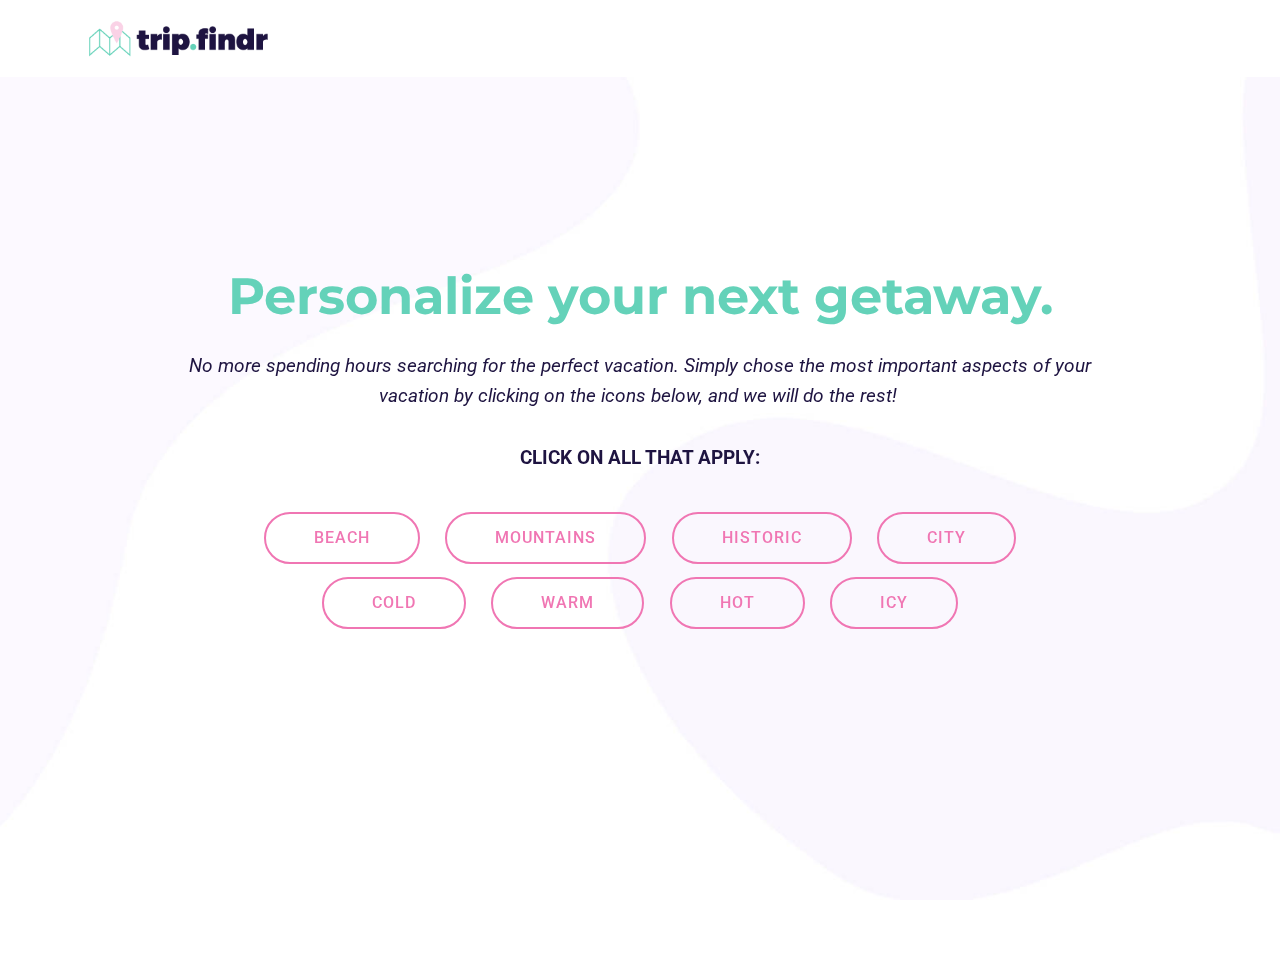
==== commit d58e51cf: "create github pages" ====
--- a/index.html
+++ b/index.html
@@ -53,7 +53,7 @@
     </nav>
 </section>
 
-<section class="engine"><a href="https://mobirise.info/s">bootstrap themes</a></section><section class="cid-qTkA127IK8 mbr-fullscreen mbr-parallax-background" id="header2-1">
+<section class="engine"><a href="https://mobirise.info/s">free bootstrap themes</a></section><section class="cid-qTkA127IK8 mbr-fullscreen mbr-parallax-background" id="header2-1">
 
     
 
@@ -66,7 +66,7 @@
                 
                 <p class="mbr-text pb-3 mbr-fonts-style display-5"><em>No more spending hours searching for the perfect vacation. Simply chose the most important aspects of your vacation by clicking on the icons below, and we will do the rest!&nbsp;</em><br><br><strong>CLICK ON ALL THAT APPLY:</strong><br>
                 </p>
-                <div class="mbr-section-btn"><a class="btn btn-md btn-danger-outline display-4" href="survey.html">BEACH ACCESS</a> <a class="btn btn-md btn-danger-outline display-4" href="survey.html">COLD WEATHER</a> <a class="btn btn-md btn-danger-outline display-4" href="survey.html">MOUNTAINS</a> <a class="btn btn-md btn-danger-outline display-4" href="survey.html">WARM WEATHER</a> <a class="btn btn-md btn-danger-outline display-4" href="survey.html">KID FRIENDLY</a> <a class="btn btn-md btn-danger-outline display-4" href="survey.html">HISTORIC</a> <a class="btn btn-md btn-danger-outline display-4" href="survey.html">ADVENTURE</a> <a class="btn btn-md btn-danger-outline display-4" href="survey.html">RELAXATION</a> <a class="btn btn-md btn-danger-outline display-4" href="survey.html">UNIQUE ATTRACTIONS</a> <a class="btn btn-md btn-danger-outline display-4" href="survey.html">CITYSCAPE</a> <a class="btn btn-md btn-danger-outline display-4" href="survey.html">ENTERTAINMENT</a></div>
+                <div class="mbr-section-btn"><a class="btn btn-md btn-danger-outline display-4" href="survey.html">BEACH</a> <a class="btn btn-md btn-danger-outline display-4" href="survey.html">MOUNTAINS</a> <a class="btn btn-md btn-danger-outline display-4" href="survey.html">HISTORIC</a> <a class="btn btn-md btn-danger-outline display-4" href="survey.html">CITY</a> <a class="btn btn-md btn-danger-outline display-4" href="survey.html">COLD</a> <a class="btn btn-md btn-danger-outline display-4" href="survey.html">WARM</a> <a class="btn btn-md btn-danger-outline display-4" href="survey.html">HOT</a> <a class="btn btn-md btn-danger-outline display-4" href="survey.html">ICY</a></div>
             </div>
         </div>
     </div>
--- a/assets/mobirise/css/mbr-additional.css
+++ b/assets/mobirise/css/mbr-additional.css
@@ -2194,48 +2194,88 @@
 .cid-qTkzRZLJNu .dropdown-item:hover {
   color: #64d2b9 !important;
 }
-.cid-qTkzRZLJNu .navbar {
+.cid-rmxdkKxKSu {
+  padding-top: 90px;
+  padding-bottom: 90px;
+  background-color: #ffffff;
+}
+.cid-rmxdkKxKSu .card-box {
+  padding: 0 2rem;
+}
+.cid-rmxdkKxKSu .mbr-section-btn {
+  padding-top: 1rem;
+}
+.cid-rmxdkKxKSu .mbr-section-btn a {
+  margin-top: 1rem;
+  margin-bottom: 0;
+}
+.cid-rmxdkKxKSu h4 {
+  font-weight: 500;
+  margin-bottom: 0;
+  text-align: left;
+  padding-top: 2rem;
+}
+.cid-rmxdkKxKSu p {
+  margin-bottom: 0;
+  text-align: left;
+  padding-top: 1.5rem;
+}
+.cid-rmxdkKxKSu .mbr-text {
+  color: #767676;
+}
+.cid-rmxdkKxKSu .card-wrapper {
+  height: 100%;
+  padding-bottom: 2rem;
+  background: #ffffff;
+  box-shadow: 0px 0px 0px 0px rgba(0, 0, 0, 0);
+  transition: box-shadow 0.3s;
+}
+.cid-rmxdkKxKSu .card-wrapper:hover {
+  box-shadow: 0px 0px 30px 0px rgba(0, 0, 0, 0.05);
+  transition: box-shadow 0.3s;
+}
+.cid-rmxeaM6js7 .navbar {
   padding: .5rem 0;
   background: #ffffff;
   transition: none;
   min-height: 77px;
 }
-.cid-qTkzRZLJNu .navbar-dropdown.bg-color.transparent.opened {
+.cid-rmxeaM6js7 .navbar-dropdown.bg-color.transparent.opened {
   background: #ffffff;
 }
-.cid-qTkzRZLJNu a {
+.cid-rmxeaM6js7 a {
   font-style: normal;
 }
-.cid-qTkzRZLJNu .nav-item span {
+.cid-rmxeaM6js7 .nav-item span {
   padding-right: 0.4em;
   line-height: 0.5em;
   vertical-align: text-bottom;
   position: relative;
   text-decoration: none;
 }
-.cid-qTkzRZLJNu .nav-item a {
+.cid-rmxeaM6js7 .nav-item a {
   display: flex;
   align-items: center;
   justify-content: center;
   padding: 0.7rem 0 !important;
   margin: 0rem .65rem !important;
 }
-.cid-qTkzRZLJNu .nav-item:focus,
-.cid-qTkzRZLJNu .nav-link:focus {
+.cid-rmxeaM6js7 .nav-item:focus,
+.cid-rmxeaM6js7 .nav-link:focus {
   outline: none;
 }
-.cid-qTkzRZLJNu .btn {
+.cid-rmxeaM6js7 .btn {
   padding: 0.4rem 1.5rem;
   display: inline-flex;
   align-items: center;
 }
-.cid-qTkzRZLJNu .btn .mbr-iconfont {
+.cid-rmxeaM6js7 .btn .mbr-iconfont {
   font-size: 1.6rem;
 }
-.cid-qTkzRZLJNu .menu-logo {
+.cid-rmxeaM6js7 .menu-logo {
   margin-right: auto;
 }
-.cid-qTkzRZLJNu .menu-logo .navbar-brand {
+.cid-rmxeaM6js7 .menu-logo .navbar-brand {
   display: flex;
   margin-left: 5rem;
   padding: 0;
@@ -2243,7 +2283,7 @@
   min-height: 3.8rem;
   align-items: center;
 }
-.cid-qTkzRZLJNu .menu-logo .navbar-brand .navbar-caption-wrap {
+.cid-rmxeaM6js7 .menu-logo .navbar-brand .navbar-caption-wrap {
   display: -webkit-flex;
   -webkit-align-items: center;
   align-items: center;
@@ -2251,40 +2291,40 @@
   min-width: 7rem;
   margin: .3rem 0;
 }
-.cid-qTkzRZLJNu .menu-logo .navbar-brand .navbar-caption-wrap .navbar-caption {
+.cid-rmxeaM6js7 .menu-logo .navbar-brand .navbar-caption-wrap .navbar-caption {
   line-height: 1.2rem !important;
   padding-right: 2rem;
 }
-.cid-qTkzRZLJNu .menu-logo .navbar-brand .navbar-logo {
+.cid-rmxeaM6js7 .menu-logo .navbar-brand .navbar-logo {
   font-size: 4rem;
   transition: font-size 0.25s;
 }
-.cid-qTkzRZLJNu .menu-logo .navbar-brand .navbar-logo img {
+.cid-rmxeaM6js7 .menu-logo .navbar-brand .navbar-logo img {
   display: flex;
 }
-.cid-qTkzRZLJNu .menu-logo .navbar-brand .navbar-logo .mbr-iconfont {
+.cid-rmxeaM6js7 .menu-logo .navbar-brand .navbar-logo .mbr-iconfont {
   transition: font-size 0.25s;
 }
-.cid-qTkzRZLJNu .navbar-toggleable-sm .navbar-collapse {
+.cid-rmxeaM6js7 .navbar-toggleable-sm .navbar-collapse {
   justify-content: flex-end;
   -webkit-justify-content: flex-end;
   padding-right: 5rem;
   width: auto;
 }
-.cid-qTkzRZLJNu .navbar-toggleable-sm .navbar-collapse .navbar-nav {
+.cid-rmxeaM6js7 .navbar-toggleable-sm .navbar-collapse .navbar-nav {
   flex-wrap: wrap;
   -webkit-flex-wrap: wrap;
   padding-left: 0;
 }
-.cid-qTkzRZLJNu .navbar-toggleable-sm .navbar-collapse .navbar-nav .nav-item {
+.cid-rmxeaM6js7 .navbar-toggleable-sm .navbar-collapse .navbar-nav .nav-item {
   -webkit-align-self: center;
   align-self: center;
 }
-.cid-qTkzRZLJNu .navbar-toggleable-sm .navbar-collapse .navbar-buttons {
+.cid-rmxeaM6js7 .navbar-toggleable-sm .navbar-collapse .navbar-buttons {
   padding-left: 0;
   padding-bottom: 0;
 }
-.cid-qTkzRZLJNu .dropdown .dropdown-menu {
+.cid-rmxeaM6js7 .dropdown .dropdown-menu {
   background: #ffffff;
   display: none;
   position: absolute;
@@ -2293,20 +2333,20 @@
   padding-bottom: 1.4rem;
   text-align: left;
 }
-.cid-qTkzRZLJNu .dropdown .dropdown-menu .dropdown-item {
+.cid-rmxeaM6js7 .dropdown .dropdown-menu .dropdown-item {
   width: auto;
   padding: 0.235em 1.5385em 0.235em 1.5385em !important;
 }
-.cid-qTkzRZLJNu .dropdown .dropdown-menu .dropdown-item::after {
+.cid-rmxeaM6js7 .dropdown .dropdown-menu .dropdown-item::after {
   right: 0.5rem;
 }
-.cid-qTkzRZLJNu .dropdown .dropdown-menu .dropdown-submenu {
+.cid-rmxeaM6js7 .dropdown .dropdown-menu .dropdown-submenu {
   margin: 0;
 }
-.cid-qTkzRZLJNu .dropdown.open > .dropdown-menu {
+.cid-rmxeaM6js7 .dropdown.open > .dropdown-menu {
   display: block;
 }
-.cid-qTkzRZLJNu .navbar-toggleable-sm.opened:after {
+.cid-rmxeaM6js7 .navbar-toggleable-sm.opened:after {
   position: absolute;
   width: 100vw;
   height: 100vh;
@@ -2318,28 +2358,28 @@
   -webkit-transform: translateY(100%);
   z-index: 1000;
 }
-.cid-qTkzRZLJNu .navbar.navbar-short {
+.cid-rmxeaM6js7 .navbar.navbar-short {
   min-height: 60px;
   transition: all .2s;
 }
-.cid-qTkzRZLJNu .navbar.navbar-short .navbar-toggler-right {
+.cid-rmxeaM6js7 .navbar.navbar-short .navbar-toggler-right {
   top: 20px;
 }
-.cid-qTkzRZLJNu .navbar.navbar-short .navbar-logo a {
+.cid-rmxeaM6js7 .navbar.navbar-short .navbar-logo a {
   font-size: 2.5rem !important;
   line-height: 2.5rem;
   transition: font-size 0.25s;
 }
-.cid-qTkzRZLJNu .navbar.navbar-short .navbar-logo a .mbr-iconfont {
+.cid-rmxeaM6js7 .navbar.navbar-short .navbar-logo a .mbr-iconfont {
   font-size: 2.5rem !important;
 }
-.cid-qTkzRZLJNu .navbar.navbar-short .navbar-logo a img {
+.cid-rmxeaM6js7 .navbar.navbar-short .navbar-logo a img {
   height: 3rem !important;
 }
-.cid-qTkzRZLJNu .navbar.navbar-short .navbar-brand {
+.cid-rmxeaM6js7 .navbar.navbar-short .navbar-brand {
   min-height: 3rem;
 }
-.cid-qTkzRZLJNu button.navbar-toggler {
+.cid-rmxeaM6js7 button.navbar-toggler {
   width: 31px;
   height: 18px;
   cursor: pointer;
@@ -2347,10 +2387,10 @@
   top: 1.5rem;
   right: 1rem;
 }
-.cid-qTkzRZLJNu button.navbar-toggler:focus {
+.cid-rmxeaM6js7 button.navbar-toggler:focus {
   outline: none;
 }
-.cid-qTkzRZLJNu button.navbar-toggler .hamburger span {
+.cid-rmxeaM6js7 button.navbar-toggler .hamburger span {
   position: absolute;
   right: 0;
   width: 30px;
@@ -2358,92 +2398,92 @@
   border-right: 5px;
   background-color: #1e1441;
 }
-.cid-qTkzRZLJNu button.navbar-toggler .hamburger span:nth-child(1) {
+.cid-rmxeaM6js7 button.navbar-toggler .hamburger span:nth-child(1) {
   top: 0;
   transition: all .2s;
 }
-.cid-qTkzRZLJNu button.navbar-toggler .hamburger span:nth-child(2) {
+.cid-rmxeaM6js7 button.navbar-toggler .hamburger span:nth-child(2) {
   top: 8px;
   transition: all .15s;
 }
-.cid-qTkzRZLJNu button.navbar-toggler .hamburger span:nth-child(3) {
+.cid-rmxeaM6js7 button.navbar-toggler .hamburger span:nth-child(3) {
   top: 8px;
   transition: all .15s;
 }
-.cid-qTkzRZLJNu button.navbar-toggler .hamburger span:nth-child(4) {
+.cid-rmxeaM6js7 button.navbar-toggler .hamburger span:nth-child(4) {
   top: 16px;
   transition: all .2s;
 }
-.cid-qTkzRZLJNu nav.opened .hamburger span:nth-child(1) {
+.cid-rmxeaM6js7 nav.opened .hamburger span:nth-child(1) {
   top: 8px;
   width: 0;
   opacity: 0;
   right: 50%;
   transition: all .2s;
 }
-.cid-qTkzRZLJNu nav.opened .hamburger span:nth-child(2) {
+.cid-rmxeaM6js7 nav.opened .hamburger span:nth-child(2) {
   -webkit-transform: rotate(45deg);
   transform: rotate(45deg);
   transition: all .25s;
 }
-.cid-qTkzRZLJNu nav.opened .hamburger span:nth-child(3) {
+.cid-rmxeaM6js7 nav.opened .hamburger span:nth-child(3) {
   -webkit-transform: rotate(-45deg);
   transform: rotate(-45deg);
   transition: all .25s;
 }
-.cid-qTkzRZLJNu nav.opened .hamburger span:nth-child(4) {
+.cid-rmxeaM6js7 nav.opened .hamburger span:nth-child(4) {
   top: 8px;
   width: 0;
   opacity: 0;
   right: 50%;
   transition: all .2s;
 }
-.cid-qTkzRZLJNu .collapsed.navbar-expand {
+.cid-rmxeaM6js7 .collapsed.navbar-expand {
   flex-direction: column;
 }
-.cid-qTkzRZLJNu .collapsed .btn {
+.cid-rmxeaM6js7 .collapsed .btn {
   display: flex;
 }
-.cid-qTkzRZLJNu .collapsed .navbar-collapse {
+.cid-rmxeaM6js7 .collapsed .navbar-collapse {
   display: none !important;
   padding-right: 0 !important;
 }
-.cid-qTkzRZLJNu .collapsed .navbar-collapse.collapsing,
-.cid-qTkzRZLJNu .collapsed .navbar-collapse.show {
+.cid-rmxeaM6js7 .collapsed .navbar-collapse.collapsing,
+.cid-rmxeaM6js7 .collapsed .navbar-collapse.show {
   display: block !important;
 }
-.cid-qTkzRZLJNu .collapsed .navbar-collapse.collapsing .navbar-nav,
-.cid-qTkzRZLJNu .collapsed .navbar-collapse.show .navbar-nav {
+.cid-rmxeaM6js7 .collapsed .navbar-collapse.collapsing .navbar-nav,
+.cid-rmxeaM6js7 .collapsed .navbar-collapse.show .navbar-nav {
   display: block;
   text-align: center;
 }
-.cid-qTkzRZLJNu .collapsed .navbar-collapse.collapsing .navbar-nav .nav-item,
-.cid-qTkzRZLJNu .collapsed .navbar-collapse.show .navbar-nav .nav-item {
+.cid-rmxeaM6js7 .collapsed .navbar-collapse.collapsing .navbar-nav .nav-item,
+.cid-rmxeaM6js7 .collapsed .navbar-collapse.show .navbar-nav .nav-item {
   clear: both;
 }
-.cid-qTkzRZLJNu .collapsed .navbar-collapse.collapsing .navbar-nav .nav-item:last-child,
-.cid-qTkzRZLJNu .collapsed .navbar-collapse.show .navbar-nav .nav-item:last-child {
+.cid-rmxeaM6js7 .collapsed .navbar-collapse.collapsing .navbar-nav .nav-item:last-child,
+.cid-rmxeaM6js7 .collapsed .navbar-collapse.show .navbar-nav .nav-item:last-child {
   margin-bottom: 1rem;
 }
-.cid-qTkzRZLJNu .collapsed .navbar-collapse.collapsing .navbar-buttons,
-.cid-qTkzRZLJNu .collapsed .navbar-collapse.show .navbar-buttons {
+.cid-rmxeaM6js7 .collapsed .navbar-collapse.collapsing .navbar-buttons,
+.cid-rmxeaM6js7 .collapsed .navbar-collapse.show .navbar-buttons {
   text-align: center;
 }
-.cid-qTkzRZLJNu .collapsed .navbar-collapse.collapsing .navbar-buttons:last-child,
-.cid-qTkzRZLJNu .collapsed .navbar-collapse.show .navbar-buttons:last-child {
+.cid-rmxeaM6js7 .collapsed .navbar-collapse.collapsing .navbar-buttons:last-child,
+.cid-rmxeaM6js7 .collapsed .navbar-collapse.show .navbar-buttons:last-child {
   margin-bottom: 1rem;
 }
-.cid-qTkzRZLJNu .collapsed button.navbar-toggler {
+.cid-rmxeaM6js7 .collapsed button.navbar-toggler {
   display: block;
 }
-.cid-qTkzRZLJNu .collapsed .navbar-brand {
+.cid-rmxeaM6js7 .collapsed .navbar-brand {
   margin-left: 1rem !important;
 }
-.cid-qTkzRZLJNu .collapsed .navbar-toggleable-sm {
+.cid-rmxeaM6js7 .collapsed .navbar-toggleable-sm {
   flex-direction: column;
   -webkit-flex-direction: column;
 }
-.cid-qTkzRZLJNu .collapsed .dropdown .dropdown-menu {
+.cid-rmxeaM6js7 .collapsed .dropdown .dropdown-menu {
   width: 100%;
   text-align: center;
   position: relative;
@@ -2455,19 +2495,19 @@
   transition-duration: .5s;
   transition-property: opacity,padding,height;
 }
-.cid-qTkzRZLJNu .collapsed .dropdown.open > .dropdown-menu {
+.cid-rmxeaM6js7 .collapsed .dropdown.open > .dropdown-menu {
   position: relative;
   opacity: 1;
   height: auto;
   padding: 1.4rem 0;
   visibility: visible;
 }
-.cid-qTkzRZLJNu .collapsed .dropdown .dropdown-submenu {
+.cid-rmxeaM6js7 .collapsed .dropdown .dropdown-submenu {
   left: 0;
   text-align: center;
   width: 100%;
 }
-.cid-qTkzRZLJNu .collapsed .dropdown .dropdown-toggle[data-toggle="dropdown-submenu"]::after {
+.cid-rmxeaM6js7 .collapsed .dropdown .dropdown-toggle[data-toggle="dropdown-submenu"]::after {
   margin-top: 0;
   position: inherit;
   right: 0;
@@ -2483,55 +2523,55 @@
   border-left: .30em solid transparent;
 }
 @media (max-width: 991px) {
-  .cid-qTkzRZLJNu .navbar-expand {
+  .cid-rmxeaM6js7 .navbar-expand {
     flex-direction: column;
   }
-  .cid-qTkzRZLJNu img {
+  .cid-rmxeaM6js7 img {
     height: 3.8rem !important;
   }
-  .cid-qTkzRZLJNu .btn {
+  .cid-rmxeaM6js7 .btn {
     display: flex;
   }
-  .cid-qTkzRZLJNu button.navbar-toggler {
+  .cid-rmxeaM6js7 button.navbar-toggler {
     display: block;
   }
-  .cid-qTkzRZLJNu .navbar-brand {
+  .cid-rmxeaM6js7 .navbar-brand {
     margin-left: 1rem !important;
   }
-  .cid-qTkzRZLJNu .navbar-toggleable-sm {
+  .cid-rmxeaM6js7 .navbar-toggleable-sm {
     flex-direction: column;
     -webkit-flex-direction: column;
   }
-  .cid-qTkzRZLJNu .navbar-collapse {
+  .cid-rmxeaM6js7 .navbar-collapse {
     display: none !important;
     padding-right: 0 !important;
   }
-  .cid-qTkzRZLJNu .navbar-collapse.collapsing,
-  .cid-qTkzRZLJNu .navbar-collapse.show {
+  .cid-rmxeaM6js7 .navbar-collapse.collapsing,
+  .cid-rmxeaM6js7 .navbar-collapse.show {
     display: block !important;
   }
-  .cid-qTkzRZLJNu .navbar-collapse.collapsing .navbar-nav,
-  .cid-qTkzRZLJNu .navbar-collapse.show .navbar-nav {
+  .cid-rmxeaM6js7 .navbar-collapse.collapsing .navbar-nav,
+  .cid-rmxeaM6js7 .navbar-collapse.show .navbar-nav {
     display: block;
     text-align: center;
   }
-  .cid-qTkzRZLJNu .navbar-collapse.collapsing .navbar-nav .nav-item,
-  .cid-qTkzRZLJNu .navbar-collapse.show .navbar-nav .nav-item {
+  .cid-rmxeaM6js7 .navbar-collapse.collapsing .navbar-nav .nav-item,
+  .cid-rmxeaM6js7 .navbar-collapse.show .navbar-nav .nav-item {
     clear: both;
   }
-  .cid-qTkzRZLJNu .navbar-collapse.collapsing .navbar-nav .nav-item:last-child,
-  .cid-qTkzRZLJNu .navbar-collapse.show .navbar-nav .nav-item:last-child {
+  .cid-rmxeaM6js7 .navbar-collapse.collapsing .navbar-nav .nav-item:last-child,
+  .cid-rmxeaM6js7 .navbar-collapse.show .navbar-nav .nav-item:last-child {
     margin-bottom: 1rem;
   }
-  .cid-qTkzRZLJNu .navbar-collapse.collapsing .navbar-buttons,
-  .cid-qTkzRZLJNu .navbar-collapse.show .navbar-buttons {
+  .cid-rmxeaM6js7 .navbar-collapse.collapsing .navbar-buttons,
+  .cid-rmxeaM6js7 .navbar-collapse.show .navbar-buttons {
     text-align: center;
   }
-  .cid-qTkzRZLJNu .navbar-collapse.collapsing .navbar-buttons:last-child,
-  .cid-qTkzRZLJNu .navbar-collapse.show .navbar-buttons:last-child {
+  .cid-rmxeaM6js7 .navbar-collapse.collapsing .navbar-buttons:last-child,
+  .cid-rmxeaM6js7 .navbar-collapse.show .navbar-buttons:last-child {
     margin-bottom: 1rem;
   }
-  .cid-qTkzRZLJNu .dropdown .dropdown-menu {
+  .cid-rmxeaM6js7 .dropdown .dropdown-menu {
     width: 100%;
     text-align: center;
     position: relative;
@@ -2543,19 +2583,19 @@
     transition-duration: .5s;
     transition-property: opacity,padding,height;
   }
-  .cid-qTkzRZLJNu .dropdown.open > .dropdown-menu {
+  .cid-rmxeaM6js7 .dropdown.open > .dropdown-menu {
     position: relative;
     opacity: 1;
     height: auto;
     padding: 1.4rem 0;
     visibility: visible;
   }
-  .cid-qTkzRZLJNu .dropdown .dropdown-submenu {
+  .cid-rmxeaM6js7 .dropdown .dropdown-submenu {
     left: 0;
     text-align: center;
     width: 100%;
   }
-  .cid-qTkzRZLJNu .dropdown .dropdown-toggle[data-toggle="dropdown-submenu"]::after {
+  .cid-rmxeaM6js7 .dropdown .dropdown-toggle[data-toggle="dropdown-submenu"]::after {
     margin-top: 0;
     position: inherit;
     right: 0;
@@ -2572,54 +2612,154 @@
   }
 }
 @media (min-width: 767px) {
-  .cid-qTkzRZLJNu .menu-logo {
+  .cid-rmxeaM6js7 .menu-logo {
     flex-shrink: 0;
   }
 }
-.cid-qTkzRZLJNu .navbar-collapse {
+.cid-rmxeaM6js7 .navbar-collapse {
   flex-basis: auto;
 }
-.cid-qTkzRZLJNu .nav-link:hover,
-.cid-qTkzRZLJNu .dropdown-item:hover {
+.cid-rmxeaM6js7 .nav-link:hover,
+.cid-rmxeaM6js7 .dropdown-item:hover {
   color: #64d2b9 !important;
 }
-.cid-rmxdkKxKSu {
-  padding-top: 90px;
-  padding-bottom: 90px;
-  background-color: #efefef;
-}
-.cid-rmxdkKxKSu .card-box {
-  padding: 0 2rem;
-}
-.cid-rmxdkKxKSu .mbr-section-btn {
-  padding-top: 1rem;
-}
-.cid-rmxdkKxKSu .mbr-section-btn a {
-  margin-top: 1rem;
-  margin-bottom: 0;
-}
-.cid-rmxdkKxKSu h4 {
+.cid-qTkA127IK8 {
+  background-image: url("../../../assets/images/background-1-1920x1080.jpg");
+}
+.cid-qTkA127IK8 .mbr-text,
+.cid-qTkA127IK8 .mbr-section-btn {
+  color: #1e1441;
+}
+.cid-qTkA127IK8 H1 {
+  color: #64d2b9;
+}
+.cid-qTkA127IK8 .mbr-text,
+.cid-qTkA127IK8 .mbr-section-btn B {
+  color: #1e1441;
+}
+.cid-rmxt25YRYR {
+  padding-top: 0px;
+  padding-bottom: 0px;
+  background-color: #fff5fa;
+}
+.cid-rmxt25YRYR .mbr-section-text {
+  color: #767676;
+}
+.cid-rmxt25YRYR .mbr-section-subtitle {
+  color: #767676;
+}
+.cid-rmxt25YRYR .tabcont {
+  -webkit-justify-content: center;
+  justify-content: center;
+}
+.cid-rmxt25YRYR .mbr-iconfont {
+  font-size: 48px;
+}
+.cid-rmxt25YRYR .card-img {
+  margin-bottom: 1.5rem;
+}
+.cid-rmxt25YRYR .tab-content-row {
+  -webkit-justify-content: center;
+  justify-content: center;
+}
+.cid-rmxt25YRYR .tab-content {
+  margin-top: 3rem;
+  width: 100%;
+}
+.cid-rmxt25YRYR .nav-tabs {
+  -webkit-justify-content: center;
+  justify-content: center;
+  -webkit-flex-wrap: wrap;
+  flex-wrap: wrap;
+  border-bottom: none;
+}
+.cid-rmxt25YRYR .nav-tabs .nav-link {
+  box-sizing: border-box;
+  color: #4100b9;
+  font-style: normal;
   font-weight: 500;
-  margin-bottom: 0;
-  text-align: left;
-  padding-top: 2rem;
-}
-.cid-rmxdkKxKSu p {
-  margin-bottom: 0;
-  text-align: left;
-  padding-top: 1.5rem;
-}
-.cid-rmxdkKxKSu .mbr-text {
+  border-radius: 3px;
+  padding: 1rem 3rem;
+  margin: 0.4rem .8rem !important;
+  transition: color .3s;
+  border: 2px solid #4100b9;
+}
+.cid-rmxt25YRYR .nav-tabs .nav-link:hover {
+  background: #1e1441;
+}
+.cid-rmxt25YRYR .nav-tabs .nav-link.active {
+  color: #ffffff;
+  font-style: normal;
+  border: 2px solid #1e1441;
+  background: #1e1441;
+}
+.cid-rmxt25YRYR .nav-tabs .nav-link.active:hover {
+  border: 2px solid #1e1441;
+}
+.cid-rmxy9BlPyM {
+  padding-top: 0px;
+  padding-bottom: 0px;
+  background-color: #fff5fa;
+}
+.cid-rmxy9BlPyM .mbr-section-text {
   color: #767676;
 }
-.cid-rmxdkKxKSu .card-wrapper {
-  height: 100%;
-  padding-bottom: 2rem;
-  background: #ffffff;
-  box-shadow: 0px 0px 0px 0px rgba(0, 0, 0, 0);
-  transition: box-shadow 0.3s;
-}
-.cid-rmxdkKxKSu .card-wrapper:hover {
-  box-shadow: 0px 0px 30px 0px rgba(0, 0, 0, 0.05);
-  transition: box-shadow 0.3s;
-}
+.cid-rmxy9BlPyM .mbr-section-subtitle {
+  color: #767676;
+}
+.cid-rmxy9BlPyM .tabcont {
+  -webkit-justify-content: center;
+  justify-content: center;
+}
+.cid-rmxy9BlPyM .mbr-iconfont {
+  font-size: 48px;
+}
+.cid-rmxy9BlPyM .card-img {
+  margin-bottom: 1.5rem;
+}
+.cid-rmxy9BlPyM .tab-content-row {
+  -webkit-justify-content: center;
+  justify-content: center;
+}
+.cid-rmxy9BlPyM .tab-content {
+  margin-top: 3rem;
+  width: 100%;
+}
+.cid-rmxy9BlPyM .nav-tabs {
+  -webkit-justify-content: center;
+  justify-content: center;
+  -webkit-flex-wrap: wrap;
+  flex-wrap: wrap;
+  border-bottom: none;
+}
+.cid-rmxy9BlPyM .nav-tabs .nav-link {
+  box-sizing: border-box;
+  color: #4100b9;
+  font-style: normal;
+  font-weight: 500;
+  border-radius: 3px;
+  padding: 1rem 3rem;
+  margin: 0.4rem .8rem !important;
+  transition: color .3s;
+  border: 2px solid #4100b9;
+}
+.cid-rmxy9BlPyM .nav-tabs .nav-link:hover {
+  background: #1e1441;
+}
+.cid-rmxy9BlPyM .nav-tabs .nav-link.active {
+  color: #ffffff;
+  font-style: normal;
+  border: 2px solid #1e1441;
+  background: #1e1441;
+}
+.cid-rmxy9BlPyM .nav-tabs .nav-link.active:hover {
+  border: 2px solid #1e1441;
+}
+.cid-rmxe7QH187 {
+  padding-top: 15px;
+  padding-bottom: 15px;
+  background-color: #ffffff;
+}
+.cid-rmxe7QH187 .media-container-row .mbr-text {
+  color: #c5bdd6;
+}
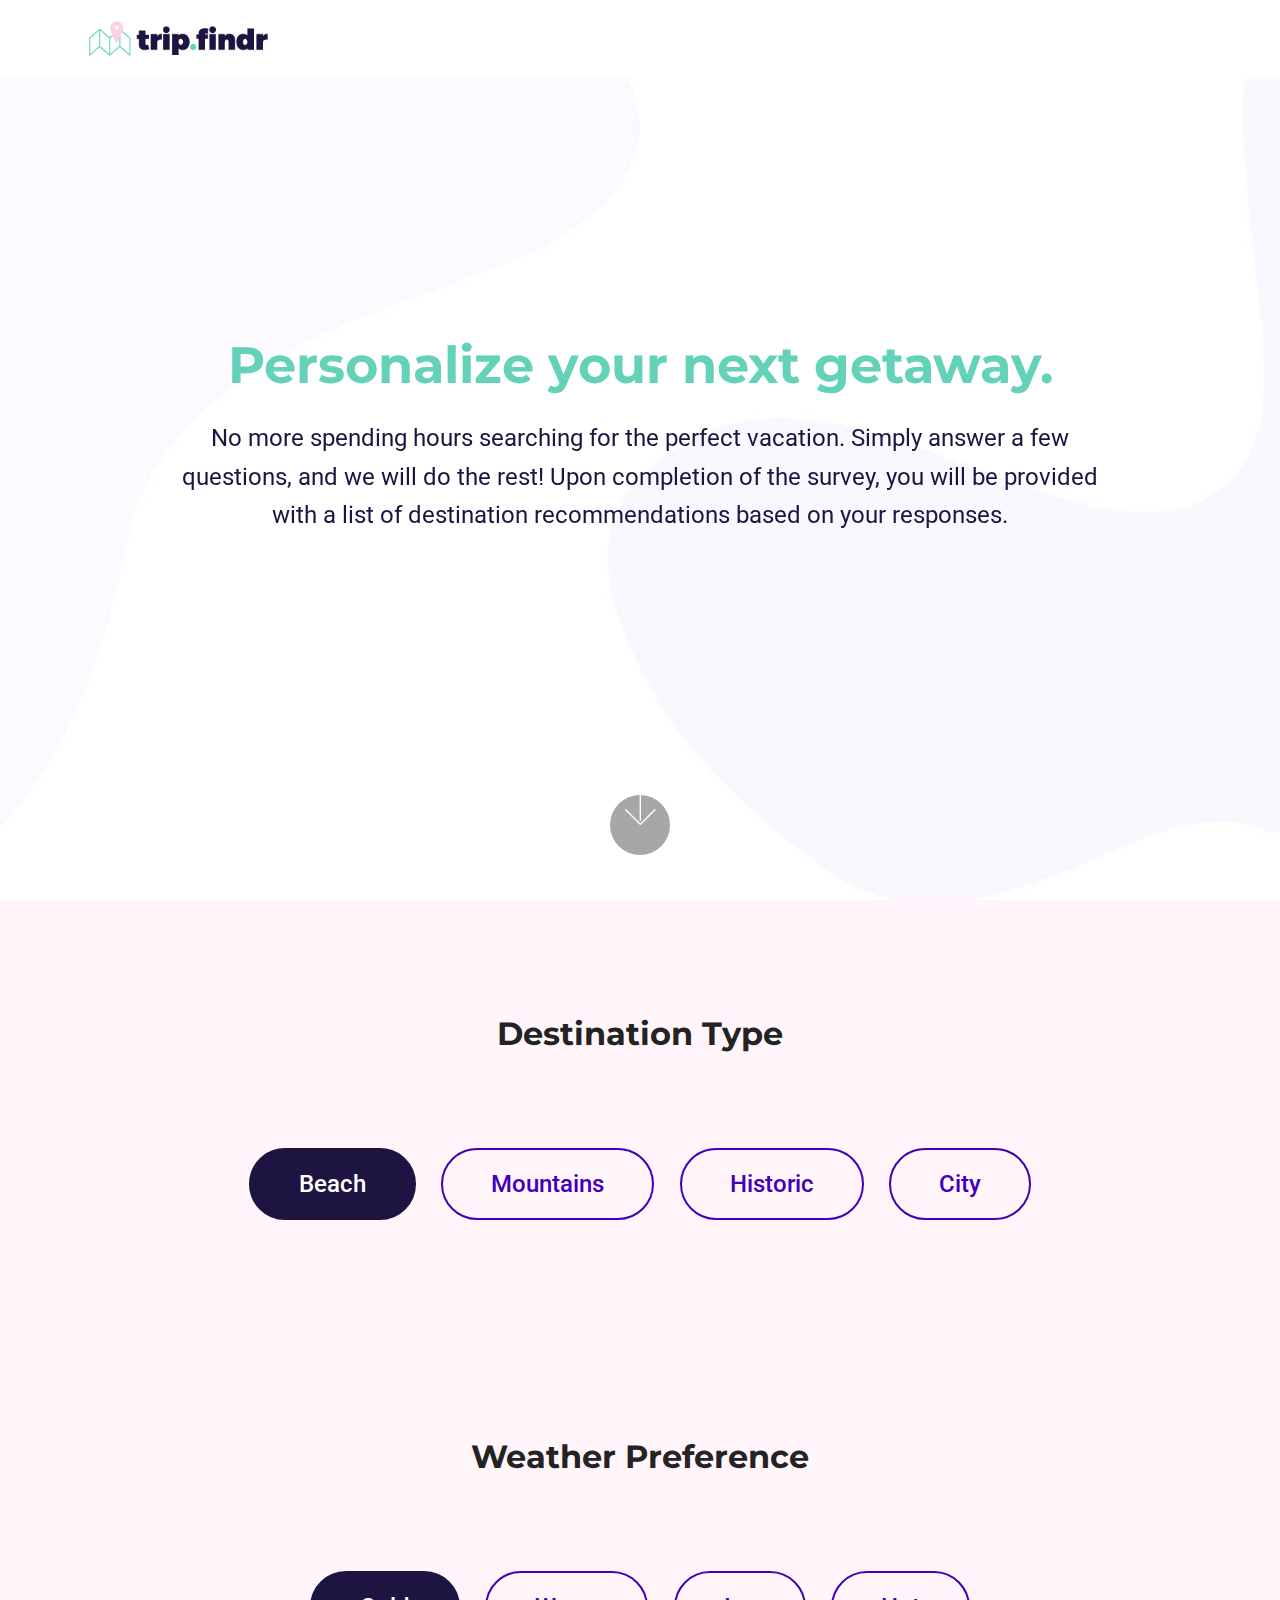
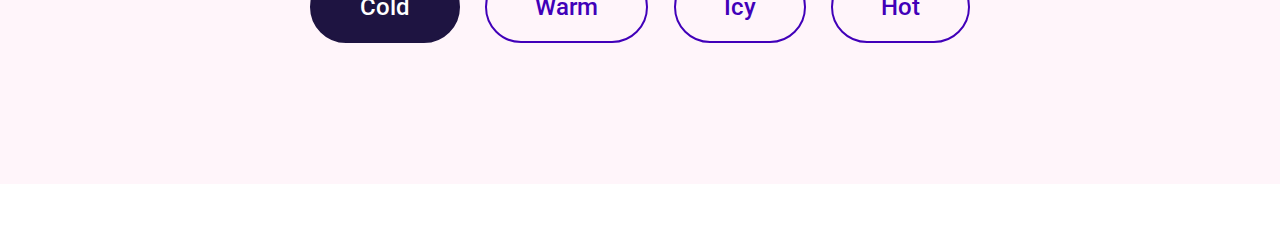
==== commit 908b0193: "create github pages" ====
--- a/index.html
+++ b/index.html
@@ -9,7 +9,7 @@
   <link rel="shortcut icon" href="assets/images/tripfindr-icon-128x128.png" type="image/x-icon">
   <meta name="description" content="trip.finder">
   
-  <title>trip.finder</title>
+  <title>trip.findr2</title>
   <link rel="stylesheet" href="assets/web/assets/mobirise-icons/mobirise-icons.css">
   <link rel="stylesheet" href="assets/tether/tether.min.css">
   <link rel="stylesheet" href="assets/bootstrap/css/bootstrap.min.css">
@@ -53,7 +53,7 @@
     </nav>
 </section>
 
-<section class="engine"><a href="https://mobirise.info/s">free bootstrap themes</a></section><section class="cid-qTkA127IK8 mbr-fullscreen mbr-parallax-background" id="header2-1">
+<section class="engine"><a href="https://mobirise.info/x">css templates</a></section><section class="cid-qTkA127IK8 mbr-fullscreen mbr-parallax-background" id="header2-1">
 
     
 
@@ -64,13 +64,281 @@
             <div class="mbr-white col-md-10">
                 <h1 class="mbr-section-title mbr-bold pb-3 mbr-fonts-style display-1">Personalize your next getaway.<br></h1>
                 
-                <p class="mbr-text pb-3 mbr-fonts-style display-5"><em>No more spending hours searching for the perfect vacation. Simply chose the most important aspects of your vacation by clicking on the icons below, and we will do the rest!&nbsp;</em><br><br><strong>CLICK ON ALL THAT APPLY:</strong><br>
+                <p class="mbr-text pb-3 mbr-fonts-style display-7">No more spending hours searching for the perfect vacation. Simply answer a few questions, and we will do the rest! Upon completion of the survey, you will be provided with a list of destination recommendations based on your responses.<br>
                 </p>
-                <div class="mbr-section-btn"><a class="btn btn-md btn-danger-outline display-4" href="survey.html">BEACH</a> <a class="btn btn-md btn-danger-outline display-4" href="survey.html">MOUNTAINS</a> <a class="btn btn-md btn-danger-outline display-4" href="survey.html">HISTORIC</a> <a class="btn btn-md btn-danger-outline display-4" href="survey.html">CITY</a> <a class="btn btn-md btn-danger-outline display-4" href="survey.html">COLD</a> <a class="btn btn-md btn-danger-outline display-4" href="survey.html">WARM</a> <a class="btn btn-md btn-danger-outline display-4" href="survey.html">HOT</a> <a class="btn btn-md btn-danger-outline display-4" href="survey.html">ICY</a></div>
-            </div>
-        </div>
-    </div>
-    
+                
+            </div>
+        </div>
+    </div>
+    <div class="mbr-arrow hidden-sm-down" aria-hidden="true">
+        <a href="#next">
+            <i class="mbri-down mbr-iconfont"></i>
+        </a>
+    </div>
+</section>
+
+<section class="tabs3 cid-rmxt25YRYR" id="tabs3-t">
+
+    
+
+    
+
+    <div class="container">
+        <h2 class="mbr-section-title align-center pb-3 mbr-fonts-style display-2"><strong><br></strong><br><br><strong>Destination Type</strong></h2>
+        
+    </div>
+    <div class="container-fluid">
+        <div class="row tabcont">
+            <ul class="nav nav-tabs pt-3 mt-5" role="tablist">
+                <li class="nav-item mbr-fonts-style"><a class="nav-link show active display-7" role="tab" data-toggle="tab" href="#tabs3-t_tab0" aria-selected="true">Beach</a></li>
+                <li class="nav-item mbr-fonts-style"><a class="nav-link  show active display-7" role="tab" data-toggle="tab" href="#tabs3-t_tab1" aria-selected="true">
+                        Mountains</a></li>
+                <li class="nav-item mbr-fonts-style"><a class="nav-link show active display-7" role="tab" data-toggle="tab" href="#tabs3-t_tab2" aria-selected="true">Historic</a></li>
+                <li class="nav-item mbr-fonts-style"><a class="nav-link show active display-7" role="tab" data-toggle="tab" href="#tabs3-t_tab3" aria-selected="true">
+                        City</a></li>
+                
+                
+            </ul>
+        </div>
+    </div>
+
+    <div class="container">
+        <div class="row px-1">
+            <div class="tab-content">
+                <div id="tab1" class="tab-pane in active mbr-table" role="tabpanel">
+                    <div class="row tab-content-row">
+                        <div class="col-xs-12 col-md-6">
+                            
+                            
+                            <p class="mbr-section-text  align-center mbr-fonts-style display-7"><br><br></p>
+                        </div>
+
+                        
+
+                        
+
+                        
+                    </div>
+                </div>
+
+                <div id="tab2" class="tab-pane  mbr-table" role="tabpanel">
+                    <div class="row tab-content-row">
+                        <div class="col-xs-12 col-md-6">
+                            
+                            
+                            <p class="mbr-section-text  align-center mbr-fonts-style display-7"></p>
+                        </div>
+
+                        
+
+                        
+
+                        
+                    </div>
+                </div>
+
+                <div id="tab3" class="tab-pane  mbr-table" role="tabpanel">
+                    <div class="row tab-content-row">
+                        <div class="col-xs-12 col-md-6">
+                            
+                            
+                            <p class="mbr-section-text  align-center mbr-fonts-style display-7"></p>
+                        </div>
+
+                        
+
+                        
+
+                        
+                    </div>
+                </div>
+
+                <div id="tab4" class="tab-pane  mbr-table" role="tabpanel">
+                    <div class="row tab-content-row">
+                        <div class="col-xs-12 col-md-6">
+                            
+                            
+                            <p class="mbr-section-text  align-center mbr-fonts-style display-7"></p>
+                        </div>
+
+                        
+
+                        
+
+                        
+                    </div>
+                </div>
+
+                <div id="tab5" class="tab-pane  mbr-table" role="tabpanel">
+                    <div class="row tab-content-row">
+                        <div class="col-xs-12 col-md-6">
+                            
+                            
+                            <p class="mbr-section-text  align-center mbr-fonts-style display-7">
+                                Cut down the development time with drag-and-drop website builder. Drop the blocks into the page, edit content inline and publish - no technical skills required.
+                            </p>
+                        </div>
+
+                        
+
+                        
+
+                        
+                    </div>
+                </div>
+
+                <div id="tab6" class="tab-pane  mbr-table" role="tabpanel">
+                    <div class="row tab-content-row">
+                        <div class="col-xs-12 col-md-6">
+                            
+                            
+                            <p class="mbr-section-text  align-center mbr-fonts-style display-7">
+                                Choose from the large selection  pre-made blocks - full-screen intro, bootstrap carousel, slider, responsive image gallery with, parallax scrolling, sticky header and more.
+                            </p>
+                        </div>
+
+                        
+
+                        
+
+                        
+                    </div>
+                </div>
+            </div>
+        </div>
+    </div>
+</section>
+
+<section class="tabs3 cid-rmxy9BlPyM" id="tabs3-16">
+
+    
+
+    
+
+    <div class="container">
+        <h2 class="mbr-section-title align-center pb-3 mbr-fonts-style display-2"><br><strong><br></strong><strong>Weather Preference</strong></h2>
+        
+    </div>
+    <div class="container-fluid">
+        <div class="row tabcont">
+            <ul class="nav nav-tabs pt-3 mt-5" role="tablist">
+                <li class="nav-item mbr-fonts-style"><a class="nav-link show active display-7" role="tab" data-toggle="tab" href="#tabs3-16_tab0" aria-selected="true">Cold</a></li>
+                <li class="nav-item mbr-fonts-style"><a class="nav-link  show active display-7" role="tab" data-toggle="tab" href="#tabs3-16_tab1" aria-selected="true">
+                        Warm</a></li>
+                <li class="nav-item mbr-fonts-style"><a class="nav-link show active display-7" role="tab" data-toggle="tab" href="#tabs3-16_tab2" aria-selected="true">Icy</a></li>
+                <li class="nav-item mbr-fonts-style"><a class="nav-link show active display-7" role="tab" data-toggle="tab" href="#tabs3-16_tab3" aria-selected="true">
+                        Hot</a></li>
+                
+                
+            </ul>
+        </div>
+    </div>
+
+    <div class="container">
+        <div class="row px-1">
+            <div class="tab-content">
+                <div id="tab1" class="tab-pane in active mbr-table" role="tabpanel">
+                    <div class="row tab-content-row">
+                        <div class="col-xs-12 col-md-6">
+                            
+                            
+                            <p class="mbr-section-text  align-center mbr-fonts-style display-7"><br><br></p>
+                        </div>
+
+                        
+
+                        
+
+                        
+                    </div>
+                </div>
+
+                <div id="tab2" class="tab-pane  mbr-table" role="tabpanel">
+                    <div class="row tab-content-row">
+                        <div class="col-xs-12 col-md-6">
+                            
+                            
+                            <p class="mbr-section-text  align-center mbr-fonts-style display-7"></p>
+                        </div>
+
+                        
+
+                        
+
+                        
+                    </div>
+                </div>
+
+                <div id="tab3" class="tab-pane  mbr-table" role="tabpanel">
+                    <div class="row tab-content-row">
+                        <div class="col-xs-12 col-md-6">
+                            
+                            
+                            <p class="mbr-section-text  align-center mbr-fonts-style display-7"></p>
+                        </div>
+
+                        
+
+                        
+
+                        
+                    </div>
+                </div>
+
+                <div id="tab4" class="tab-pane  mbr-table" role="tabpanel">
+                    <div class="row tab-content-row">
+                        <div class="col-xs-12 col-md-6">
+                            
+                            
+                            <p class="mbr-section-text  align-center mbr-fonts-style display-7"></p>
+                        </div>
+
+                        
+
+                        
+
+                        
+                    </div>
+                </div>
+
+                <div id="tab5" class="tab-pane  mbr-table" role="tabpanel">
+                    <div class="row tab-content-row">
+                        <div class="col-xs-12 col-md-6">
+                            
+                            
+                            <p class="mbr-section-text  align-center mbr-fonts-style display-7">
+                                Cut down the development time with drag-and-drop website builder. Drop the blocks into the page, edit content inline and publish - no technical skills required.
+                            </p>
+                        </div>
+
+                        
+
+                        
+
+                        
+                    </div>
+                </div>
+
+                <div id="tab6" class="tab-pane  mbr-table" role="tabpanel">
+                    <div class="row tab-content-row">
+                        <div class="col-xs-12 col-md-6">
+                            
+                            
+                            <p class="mbr-section-text  align-center mbr-fonts-style display-7">
+                                Choose from the large selection  pre-made blocks - full-screen intro, bootstrap carousel, slider, responsive image gallery with, parallax scrolling, sticky header and more.
+                            </p>
+                        </div>
+
+                        
+
+                        
+
+                        
+                    </div>
+                </div>
+            </div>
+        </div>
+    </div>
 </section>
 
 <section once="footers" class="cid-rmxe7QH187 mbr-reveal" id="footer6-f">
@@ -94,10 +362,11 @@
   <script src="assets/popper/popper.min.js"></script>
   <script src="assets/tether/tether.min.js"></script>
   <script src="assets/bootstrap/js/bootstrap.min.js"></script>
-  <script src="assets/smoothscroll/smooth-scroll.js"></script>
   <script src="assets/dropdown/js/script.min.js"></script>
   <script src="assets/touchswipe/jquery.touch-swipe.min.js"></script>
   <script src="assets/parallax/jarallax.min.js"></script>
+  <script src="assets/mbr-tabs/mbr-tabs.js"></script>
+  <script src="assets/smoothscroll/smooth-scroll.js"></script>
   <script src="assets/theme/js/script.js"></script>
   
   
--- a/assets/mobirise/css/mbr-additional.css
+++ b/assets/mobirise/css/mbr-additional.css
@@ -1394,6 +1394,435 @@
 .jq-selectbox:hover .jq-selectbox__trigger-arrow {
   border-top-color: #000000;
 }
+.cid-qTkzRZLJNu .navbar {
+  padding: .5rem 0;
+  background: #ffffff;
+  transition: none;
+  min-height: 77px;
+}
+.cid-qTkzRZLJNu .navbar-dropdown.bg-color.transparent.opened {
+  background: #ffffff;
+}
+.cid-qTkzRZLJNu a {
+  font-style: normal;
+}
+.cid-qTkzRZLJNu .nav-item span {
+  padding-right: 0.4em;
+  line-height: 0.5em;
+  vertical-align: text-bottom;
+  position: relative;
+  text-decoration: none;
+}
+.cid-qTkzRZLJNu .nav-item a {
+  display: flex;
+  align-items: center;
+  justify-content: center;
+  padding: 0.7rem 0 !important;
+  margin: 0rem .65rem !important;
+}
+.cid-qTkzRZLJNu .nav-item:focus,
+.cid-qTkzRZLJNu .nav-link:focus {
+  outline: none;
+}
+.cid-qTkzRZLJNu .btn {
+  padding: 0.4rem 1.5rem;
+  display: inline-flex;
+  align-items: center;
+}
+.cid-qTkzRZLJNu .btn .mbr-iconfont {
+  font-size: 1.6rem;
+}
+.cid-qTkzRZLJNu .menu-logo {
+  margin-right: auto;
+}
+.cid-qTkzRZLJNu .menu-logo .navbar-brand {
+  display: flex;
+  margin-left: 5rem;
+  padding: 0;
+  transition: padding .2s;
+  min-height: 3.8rem;
+  align-items: center;
+}
+.cid-qTkzRZLJNu .menu-logo .navbar-brand .navbar-caption-wrap {
+  display: -webkit-flex;
+  -webkit-align-items: center;
+  align-items: center;
+  word-break: break-word;
+  min-width: 7rem;
+  margin: .3rem 0;
+}
+.cid-qTkzRZLJNu .menu-logo .navbar-brand .navbar-caption-wrap .navbar-caption {
+  line-height: 1.2rem !important;
+  padding-right: 2rem;
+}
+.cid-qTkzRZLJNu .menu-logo .navbar-brand .navbar-logo {
+  font-size: 4rem;
+  transition: font-size 0.25s;
+}
+.cid-qTkzRZLJNu .menu-logo .navbar-brand .navbar-logo img {
+  display: flex;
+}
+.cid-qTkzRZLJNu .menu-logo .navbar-brand .navbar-logo .mbr-iconfont {
+  transition: font-size 0.25s;
+}
+.cid-qTkzRZLJNu .navbar-toggleable-sm .navbar-collapse {
+  justify-content: flex-end;
+  -webkit-justify-content: flex-end;
+  padding-right: 5rem;
+  width: auto;
+}
+.cid-qTkzRZLJNu .navbar-toggleable-sm .navbar-collapse .navbar-nav {
+  flex-wrap: wrap;
+  -webkit-flex-wrap: wrap;
+  padding-left: 0;
+}
+.cid-qTkzRZLJNu .navbar-toggleable-sm .navbar-collapse .navbar-nav .nav-item {
+  -webkit-align-self: center;
+  align-self: center;
+}
+.cid-qTkzRZLJNu .navbar-toggleable-sm .navbar-collapse .navbar-buttons {
+  padding-left: 0;
+  padding-bottom: 0;
+}
+.cid-qTkzRZLJNu .dropdown .dropdown-menu {
+  background: #ffffff;
+  display: none;
+  position: absolute;
+  min-width: 5rem;
+  padding-top: 1.4rem;
+  padding-bottom: 1.4rem;
+  text-align: left;
+}
+.cid-qTkzRZLJNu .dropdown .dropdown-menu .dropdown-item {
+  width: auto;
+  padding: 0.235em 1.5385em 0.235em 1.5385em !important;
+}
+.cid-qTkzRZLJNu .dropdown .dropdown-menu .dropdown-item::after {
+  right: 0.5rem;
+}
+.cid-qTkzRZLJNu .dropdown .dropdown-menu .dropdown-submenu {
+  margin: 0;
+}
+.cid-qTkzRZLJNu .dropdown.open > .dropdown-menu {
+  display: block;
+}
+.cid-qTkzRZLJNu .navbar-toggleable-sm.opened:after {
+  position: absolute;
+  width: 100vw;
+  height: 100vh;
+  content: '';
+  background-color: rgba(0, 0, 0, 0.1);
+  left: 0;
+  bottom: 0;
+  transform: translateY(100%);
+  -webkit-transform: translateY(100%);
+  z-index: 1000;
+}
+.cid-qTkzRZLJNu .navbar.navbar-short {
+  min-height: 60px;
+  transition: all .2s;
+}
+.cid-qTkzRZLJNu .navbar.navbar-short .navbar-toggler-right {
+  top: 20px;
+}
+.cid-qTkzRZLJNu .navbar.navbar-short .navbar-logo a {
+  font-size: 2.5rem !important;
+  line-height: 2.5rem;
+  transition: font-size 0.25s;
+}
+.cid-qTkzRZLJNu .navbar.navbar-short .navbar-logo a .mbr-iconfont {
+  font-size: 2.5rem !important;
+}
+.cid-qTkzRZLJNu .navbar.navbar-short .navbar-logo a img {
+  height: 3rem !important;
+}
+.cid-qTkzRZLJNu .navbar.navbar-short .navbar-brand {
+  min-height: 3rem;
+}
+.cid-qTkzRZLJNu button.navbar-toggler {
+  width: 31px;
+  height: 18px;
+  cursor: pointer;
+  transition: all .2s;
+  top: 1.5rem;
+  right: 1rem;
+}
+.cid-qTkzRZLJNu button.navbar-toggler:focus {
+  outline: none;
+}
+.cid-qTkzRZLJNu button.navbar-toggler .hamburger span {
+  position: absolute;
+  right: 0;
+  width: 30px;
+  height: 2px;
+  border-right: 5px;
+  background-color: #1e1441;
+}
+.cid-qTkzRZLJNu button.navbar-toggler .hamburger span:nth-child(1) {
+  top: 0;
+  transition: all .2s;
+}
+.cid-qTkzRZLJNu button.navbar-toggler .hamburger span:nth-child(2) {
+  top: 8px;
+  transition: all .15s;
+}
+.cid-qTkzRZLJNu button.navbar-toggler .hamburger span:nth-child(3) {
+  top: 8px;
+  transition: all .15s;
+}
+.cid-qTkzRZLJNu button.navbar-toggler .hamburger span:nth-child(4) {
+  top: 16px;
+  transition: all .2s;
+}
+.cid-qTkzRZLJNu nav.opened .hamburger span:nth-child(1) {
+  top: 8px;
+  width: 0;
+  opacity: 0;
+  right: 50%;
+  transition: all .2s;
+}
+.cid-qTkzRZLJNu nav.opened .hamburger span:nth-child(2) {
+  -webkit-transform: rotate(45deg);
+  transform: rotate(45deg);
+  transition: all .25s;
+}
+.cid-qTkzRZLJNu nav.opened .hamburger span:nth-child(3) {
+  -webkit-transform: rotate(-45deg);
+  transform: rotate(-45deg);
+  transition: all .25s;
+}
+.cid-qTkzRZLJNu nav.opened .hamburger span:nth-child(4) {
+  top: 8px;
+  width: 0;
+  opacity: 0;
+  right: 50%;
+  transition: all .2s;
+}
+.cid-qTkzRZLJNu .collapsed.navbar-expand {
+  flex-direction: column;
+}
+.cid-qTkzRZLJNu .collapsed .btn {
+  display: flex;
+}
+.cid-qTkzRZLJNu .collapsed .navbar-collapse {
+  display: none !important;
+  padding-right: 0 !important;
+}
+.cid-qTkzRZLJNu .collapsed .navbar-collapse.collapsing,
+.cid-qTkzRZLJNu .collapsed .navbar-collapse.show {
+  display: block !important;
+}
+.cid-qTkzRZLJNu .collapsed .navbar-collapse.collapsing .navbar-nav,
+.cid-qTkzRZLJNu .collapsed .navbar-collapse.show .navbar-nav {
+  display: block;
+  text-align: center;
+}
+.cid-qTkzRZLJNu .collapsed .navbar-collapse.collapsing .navbar-nav .nav-item,
+.cid-qTkzRZLJNu .collapsed .navbar-collapse.show .navbar-nav .nav-item {
+  clear: both;
+}
+.cid-qTkzRZLJNu .collapsed .navbar-collapse.collapsing .navbar-nav .nav-item:last-child,
+.cid-qTkzRZLJNu .collapsed .navbar-collapse.show .navbar-nav .nav-item:last-child {
+  margin-bottom: 1rem;
+}
+.cid-qTkzRZLJNu .collapsed .navbar-collapse.collapsing .navbar-buttons,
+.cid-qTkzRZLJNu .collapsed .navbar-collapse.show .navbar-buttons {
+  text-align: center;
+}
+.cid-qTkzRZLJNu .collapsed .navbar-collapse.collapsing .navbar-buttons:last-child,
+.cid-qTkzRZLJNu .collapsed .navbar-collapse.show .navbar-buttons:last-child {
+  margin-bottom: 1rem;
+}
+.cid-qTkzRZLJNu .collapsed button.navbar-toggler {
+  display: block;
+}
+.cid-qTkzRZLJNu .collapsed .navbar-brand {
+  margin-left: 1rem !important;
+}
+.cid-qTkzRZLJNu .collapsed .navbar-toggleable-sm {
+  flex-direction: column;
+  -webkit-flex-direction: column;
+}
+.cid-qTkzRZLJNu .collapsed .dropdown .dropdown-menu {
+  width: 100%;
+  text-align: center;
+  position: relative;
+  opacity: 0;
+  display: block;
+  height: 0;
+  visibility: hidden;
+  padding: 0;
+  transition-duration: .5s;
+  transition-property: opacity,padding,height;
+}
+.cid-qTkzRZLJNu .collapsed .dropdown.open > .dropdown-menu {
+  position: relative;
+  opacity: 1;
+  height: auto;
+  padding: 1.4rem 0;
+  visibility: visible;
+}
+.cid-qTkzRZLJNu .collapsed .dropdown .dropdown-submenu {
+  left: 0;
+  text-align: center;
+  width: 100%;
+}
+.cid-qTkzRZLJNu .collapsed .dropdown .dropdown-toggle[data-toggle="dropdown-submenu"]::after {
+  margin-top: 0;
+  position: inherit;
+  right: 0;
+  top: 50%;
+  display: inline-block;
+  width: 0;
+  height: 0;
+  margin-left: .3em;
+  vertical-align: middle;
+  content: "";
+  border-top: .30em solid;
+  border-right: .30em solid transparent;
+  border-left: .30em solid transparent;
+}
+@media (max-width: 991px) {
+  .cid-qTkzRZLJNu .navbar-expand {
+    flex-direction: column;
+  }
+  .cid-qTkzRZLJNu img {
+    height: 3.8rem !important;
+  }
+  .cid-qTkzRZLJNu .btn {
+    display: flex;
+  }
+  .cid-qTkzRZLJNu button.navbar-toggler {
+    display: block;
+  }
+  .cid-qTkzRZLJNu .navbar-brand {
+    margin-left: 1rem !important;
+  }
+  .cid-qTkzRZLJNu .navbar-toggleable-sm {
+    flex-direction: column;
+    -webkit-flex-direction: column;
+  }
+  .cid-qTkzRZLJNu .navbar-collapse {
+    display: none !important;
+    padding-right: 0 !important;
+  }
+  .cid-qTkzRZLJNu .navbar-collapse.collapsing,
+  .cid-qTkzRZLJNu .navbar-collapse.show {
+    display: block !important;
+  }
+  .cid-qTkzRZLJNu .navbar-collapse.collapsing .navbar-nav,
+  .cid-qTkzRZLJNu .navbar-collapse.show .navbar-nav {
+    display: block;
+    text-align: center;
+  }
+  .cid-qTkzRZLJNu .navbar-collapse.collapsing .navbar-nav .nav-item,
+  .cid-qTkzRZLJNu .navbar-collapse.show .navbar-nav .nav-item {
+    clear: both;
+  }
+  .cid-qTkzRZLJNu .navbar-collapse.collapsing .navbar-nav .nav-item:last-child,
+  .cid-qTkzRZLJNu .navbar-collapse.show .navbar-nav .nav-item:last-child {
+    margin-bottom: 1rem;
+  }
+  .cid-qTkzRZLJNu .navbar-collapse.collapsing .navbar-buttons,
+  .cid-qTkzRZLJNu .navbar-collapse.show .navbar-buttons {
+    text-align: center;
+  }
+  .cid-qTkzRZLJNu .navbar-collapse.collapsing .navbar-buttons:last-child,
+  .cid-qTkzRZLJNu .navbar-collapse.show .navbar-buttons:last-child {
+    margin-bottom: 1rem;
+  }
+  .cid-qTkzRZLJNu .dropdown .dropdown-menu {
+    width: 100%;
+    text-align: center;
+    position: relative;
+    opacity: 0;
+    display: block;
+    height: 0;
+    visibility: hidden;
+    padding: 0;
+    transition-duration: .5s;
+    transition-property: opacity,padding,height;
+  }
+  .cid-qTkzRZLJNu .dropdown.open > .dropdown-menu {
+    position: relative;
+    opacity: 1;
+    height: auto;
+    padding: 1.4rem 0;
+    visibility: visible;
+  }
+  .cid-qTkzRZLJNu .dropdown .dropdown-submenu {
+    left: 0;
+    text-align: center;
+    width: 100%;
+  }
+  .cid-qTkzRZLJNu .dropdown .dropdown-toggle[data-toggle="dropdown-submenu"]::after {
+    margin-top: 0;
+    position: inherit;
+    right: 0;
+    top: 50%;
+    display: inline-block;
+    width: 0;
+    height: 0;
+    margin-left: .3em;
+    vertical-align: middle;
+    content: "";
+    border-top: .30em solid;
+    border-right: .30em solid transparent;
+    border-left: .30em solid transparent;
+  }
+}
+@media (min-width: 767px) {
+  .cid-qTkzRZLJNu .menu-logo {
+    flex-shrink: 0;
+  }
+}
+.cid-qTkzRZLJNu .navbar-collapse {
+  flex-basis: auto;
+}
+.cid-qTkzRZLJNu .nav-link:hover,
+.cid-qTkzRZLJNu .dropdown-item:hover {
+  color: #64d2b9 !important;
+}
+.cid-rmxdkKxKSu {
+  padding-top: 90px;
+  padding-bottom: 90px;
+  background-color: #ffffff;
+}
+.cid-rmxdkKxKSu .card-box {
+  padding: 0 2rem;
+}
+.cid-rmxdkKxKSu .mbr-section-btn {
+  padding-top: 1rem;
+}
+.cid-rmxdkKxKSu .mbr-section-btn a {
+  margin-top: 1rem;
+  margin-bottom: 0;
+}
+.cid-rmxdkKxKSu h4 {
+  font-weight: 500;
+  margin-bottom: 0;
+  text-align: left;
+  padding-top: 2rem;
+}
+.cid-rmxdkKxKSu p {
+  margin-bottom: 0;
+  text-align: left;
+  padding-top: 1.5rem;
+}
+.cid-rmxdkKxKSu .mbr-text {
+  color: #767676;
+}
+.cid-rmxdkKxKSu .card-wrapper {
+  height: 100%;
+  padding-bottom: 2rem;
+  background: #ffffff;
+  box-shadow: 0px 0px 0px 0px rgba(0, 0, 0, 0);
+  transition: box-shadow 0.3s;
+}
+.cid-rmxdkKxKSu .card-wrapper:hover {
+  box-shadow: 0px 0px 30px 0px rgba(0, 0, 0, 0.05);
+  transition: box-shadow 0.3s;
+}
 .cid-rmxeaM6js7 .navbar {
   padding: .5rem 0;
   background: #ffffff;
@@ -1805,435 +2234,6 @@
 .cid-rmxe7QH187 .media-container-row .mbr-text {
   color: #c5bdd6;
 }
-.cid-qTkzRZLJNu .navbar {
-  padding: .5rem 0;
-  background: #ffffff;
-  transition: none;
-  min-height: 77px;
-}
-.cid-qTkzRZLJNu .navbar-dropdown.bg-color.transparent.opened {
-  background: #ffffff;
-}
-.cid-qTkzRZLJNu a {
-  font-style: normal;
-}
-.cid-qTkzRZLJNu .nav-item span {
-  padding-right: 0.4em;
-  line-height: 0.5em;
-  vertical-align: text-bottom;
-  position: relative;
-  text-decoration: none;
-}
-.cid-qTkzRZLJNu .nav-item a {
-  display: flex;
-  align-items: center;
-  justify-content: center;
-  padding: 0.7rem 0 !important;
-  margin: 0rem .65rem !important;
-}
-.cid-qTkzRZLJNu .nav-item:focus,
-.cid-qTkzRZLJNu .nav-link:focus {
-  outline: none;
-}
-.cid-qTkzRZLJNu .btn {
-  padding: 0.4rem 1.5rem;
-  display: inline-flex;
-  align-items: center;
-}
-.cid-qTkzRZLJNu .btn .mbr-iconfont {
-  font-size: 1.6rem;
-}
-.cid-qTkzRZLJNu .menu-logo {
-  margin-right: auto;
-}
-.cid-qTkzRZLJNu .menu-logo .navbar-brand {
-  display: flex;
-  margin-left: 5rem;
-  padding: 0;
-  transition: padding .2s;
-  min-height: 3.8rem;
-  align-items: center;
-}
-.cid-qTkzRZLJNu .menu-logo .navbar-brand .navbar-caption-wrap {
-  display: -webkit-flex;
-  -webkit-align-items: center;
-  align-items: center;
-  word-break: break-word;
-  min-width: 7rem;
-  margin: .3rem 0;
-}
-.cid-qTkzRZLJNu .menu-logo .navbar-brand .navbar-caption-wrap .navbar-caption {
-  line-height: 1.2rem !important;
-  padding-right: 2rem;
-}
-.cid-qTkzRZLJNu .menu-logo .navbar-brand .navbar-logo {
-  font-size: 4rem;
-  transition: font-size 0.25s;
-}
-.cid-qTkzRZLJNu .menu-logo .navbar-brand .navbar-logo img {
-  display: flex;
-}
-.cid-qTkzRZLJNu .menu-logo .navbar-brand .navbar-logo .mbr-iconfont {
-  transition: font-size 0.25s;
-}
-.cid-qTkzRZLJNu .navbar-toggleable-sm .navbar-collapse {
-  justify-content: flex-end;
-  -webkit-justify-content: flex-end;
-  padding-right: 5rem;
-  width: auto;
-}
-.cid-qTkzRZLJNu .navbar-toggleable-sm .navbar-collapse .navbar-nav {
-  flex-wrap: wrap;
-  -webkit-flex-wrap: wrap;
-  padding-left: 0;
-}
-.cid-qTkzRZLJNu .navbar-toggleable-sm .navbar-collapse .navbar-nav .nav-item {
-  -webkit-align-self: center;
-  align-self: center;
-}
-.cid-qTkzRZLJNu .navbar-toggleable-sm .navbar-collapse .navbar-buttons {
-  padding-left: 0;
-  padding-bottom: 0;
-}
-.cid-qTkzRZLJNu .dropdown .dropdown-menu {
-  background: #ffffff;
-  display: none;
-  position: absolute;
-  min-width: 5rem;
-  padding-top: 1.4rem;
-  padding-bottom: 1.4rem;
-  text-align: left;
-}
-.cid-qTkzRZLJNu .dropdown .dropdown-menu .dropdown-item {
-  width: auto;
-  padding: 0.235em 1.5385em 0.235em 1.5385em !important;
-}
-.cid-qTkzRZLJNu .dropdown .dropdown-menu .dropdown-item::after {
-  right: 0.5rem;
-}
-.cid-qTkzRZLJNu .dropdown .dropdown-menu .dropdown-submenu {
-  margin: 0;
-}
-.cid-qTkzRZLJNu .dropdown.open > .dropdown-menu {
-  display: block;
-}
-.cid-qTkzRZLJNu .navbar-toggleable-sm.opened:after {
-  position: absolute;
-  width: 100vw;
-  height: 100vh;
-  content: '';
-  background-color: rgba(0, 0, 0, 0.1);
-  left: 0;
-  bottom: 0;
-  transform: translateY(100%);
-  -webkit-transform: translateY(100%);
-  z-index: 1000;
-}
-.cid-qTkzRZLJNu .navbar.navbar-short {
-  min-height: 60px;
-  transition: all .2s;
-}
-.cid-qTkzRZLJNu .navbar.navbar-short .navbar-toggler-right {
-  top: 20px;
-}
-.cid-qTkzRZLJNu .navbar.navbar-short .navbar-logo a {
-  font-size: 2.5rem !important;
-  line-height: 2.5rem;
-  transition: font-size 0.25s;
-}
-.cid-qTkzRZLJNu .navbar.navbar-short .navbar-logo a .mbr-iconfont {
-  font-size: 2.5rem !important;
-}
-.cid-qTkzRZLJNu .navbar.navbar-short .navbar-logo a img {
-  height: 3rem !important;
-}
-.cid-qTkzRZLJNu .navbar.navbar-short .navbar-brand {
-  min-height: 3rem;
-}
-.cid-qTkzRZLJNu button.navbar-toggler {
-  width: 31px;
-  height: 18px;
-  cursor: pointer;
-  transition: all .2s;
-  top: 1.5rem;
-  right: 1rem;
-}
-.cid-qTkzRZLJNu button.navbar-toggler:focus {
-  outline: none;
-}
-.cid-qTkzRZLJNu button.navbar-toggler .hamburger span {
-  position: absolute;
-  right: 0;
-  width: 30px;
-  height: 2px;
-  border-right: 5px;
-  background-color: #1e1441;
-}
-.cid-qTkzRZLJNu button.navbar-toggler .hamburger span:nth-child(1) {
-  top: 0;
-  transition: all .2s;
-}
-.cid-qTkzRZLJNu button.navbar-toggler .hamburger span:nth-child(2) {
-  top: 8px;
-  transition: all .15s;
-}
-.cid-qTkzRZLJNu button.navbar-toggler .hamburger span:nth-child(3) {
-  top: 8px;
-  transition: all .15s;
-}
-.cid-qTkzRZLJNu button.navbar-toggler .hamburger span:nth-child(4) {
-  top: 16px;
-  transition: all .2s;
-}
-.cid-qTkzRZLJNu nav.opened .hamburger span:nth-child(1) {
-  top: 8px;
-  width: 0;
-  opacity: 0;
-  right: 50%;
-  transition: all .2s;
-}
-.cid-qTkzRZLJNu nav.opened .hamburger span:nth-child(2) {
-  -webkit-transform: rotate(45deg);
-  transform: rotate(45deg);
-  transition: all .25s;
-}
-.cid-qTkzRZLJNu nav.opened .hamburger span:nth-child(3) {
-  -webkit-transform: rotate(-45deg);
-  transform: rotate(-45deg);
-  transition: all .25s;
-}
-.cid-qTkzRZLJNu nav.opened .hamburger span:nth-child(4) {
-  top: 8px;
-  width: 0;
-  opacity: 0;
-  right: 50%;
-  transition: all .2s;
-}
-.cid-qTkzRZLJNu .collapsed.navbar-expand {
-  flex-direction: column;
-}
-.cid-qTkzRZLJNu .collapsed .btn {
-  display: flex;
-}
-.cid-qTkzRZLJNu .collapsed .navbar-collapse {
-  display: none !important;
-  padding-right: 0 !important;
-}
-.cid-qTkzRZLJNu .collapsed .navbar-collapse.collapsing,
-.cid-qTkzRZLJNu .collapsed .navbar-collapse.show {
-  display: block !important;
-}
-.cid-qTkzRZLJNu .collapsed .navbar-collapse.collapsing .navbar-nav,
-.cid-qTkzRZLJNu .collapsed .navbar-collapse.show .navbar-nav {
-  display: block;
-  text-align: center;
-}
-.cid-qTkzRZLJNu .collapsed .navbar-collapse.collapsing .navbar-nav .nav-item,
-.cid-qTkzRZLJNu .collapsed .navbar-collapse.show .navbar-nav .nav-item {
-  clear: both;
-}
-.cid-qTkzRZLJNu .collapsed .navbar-collapse.collapsing .navbar-nav .nav-item:last-child,
-.cid-qTkzRZLJNu .collapsed .navbar-collapse.show .navbar-nav .nav-item:last-child {
-  margin-bottom: 1rem;
-}
-.cid-qTkzRZLJNu .collapsed .navbar-collapse.collapsing .navbar-buttons,
-.cid-qTkzRZLJNu .collapsed .navbar-collapse.show .navbar-buttons {
-  text-align: center;
-}
-.cid-qTkzRZLJNu .collapsed .navbar-collapse.collapsing .navbar-buttons:last-child,
-.cid-qTkzRZLJNu .collapsed .navbar-collapse.show .navbar-buttons:last-child {
-  margin-bottom: 1rem;
-}
-.cid-qTkzRZLJNu .collapsed button.navbar-toggler {
-  display: block;
-}
-.cid-qTkzRZLJNu .collapsed .navbar-brand {
-  margin-left: 1rem !important;
-}
-.cid-qTkzRZLJNu .collapsed .navbar-toggleable-sm {
-  flex-direction: column;
-  -webkit-flex-direction: column;
-}
-.cid-qTkzRZLJNu .collapsed .dropdown .dropdown-menu {
-  width: 100%;
-  text-align: center;
-  position: relative;
-  opacity: 0;
-  display: block;
-  height: 0;
-  visibility: hidden;
-  padding: 0;
-  transition-duration: .5s;
-  transition-property: opacity,padding,height;
-}
-.cid-qTkzRZLJNu .collapsed .dropdown.open > .dropdown-menu {
-  position: relative;
-  opacity: 1;
-  height: auto;
-  padding: 1.4rem 0;
-  visibility: visible;
-}
-.cid-qTkzRZLJNu .collapsed .dropdown .dropdown-submenu {
-  left: 0;
-  text-align: center;
-  width: 100%;
-}
-.cid-qTkzRZLJNu .collapsed .dropdown .dropdown-toggle[data-toggle="dropdown-submenu"]::after {
-  margin-top: 0;
-  position: inherit;
-  right: 0;
-  top: 50%;
-  display: inline-block;
-  width: 0;
-  height: 0;
-  margin-left: .3em;
-  vertical-align: middle;
-  content: "";
-  border-top: .30em solid;
-  border-right: .30em solid transparent;
-  border-left: .30em solid transparent;
-}
-@media (max-width: 991px) {
-  .cid-qTkzRZLJNu .navbar-expand {
-    flex-direction: column;
-  }
-  .cid-qTkzRZLJNu img {
-    height: 3.8rem !important;
-  }
-  .cid-qTkzRZLJNu .btn {
-    display: flex;
-  }
-  .cid-qTkzRZLJNu button.navbar-toggler {
-    display: block;
-  }
-  .cid-qTkzRZLJNu .navbar-brand {
-    margin-left: 1rem !important;
-  }
-  .cid-qTkzRZLJNu .navbar-toggleable-sm {
-    flex-direction: column;
-    -webkit-flex-direction: column;
-  }
-  .cid-qTkzRZLJNu .navbar-collapse {
-    display: none !important;
-    padding-right: 0 !important;
-  }
-  .cid-qTkzRZLJNu .navbar-collapse.collapsing,
-  .cid-qTkzRZLJNu .navbar-collapse.show {
-    display: block !important;
-  }
-  .cid-qTkzRZLJNu .navbar-collapse.collapsing .navbar-nav,
-  .cid-qTkzRZLJNu .navbar-collapse.show .navbar-nav {
-    display: block;
-    text-align: center;
-  }
-  .cid-qTkzRZLJNu .navbar-collapse.collapsing .navbar-nav .nav-item,
-  .cid-qTkzRZLJNu .navbar-collapse.show .navbar-nav .nav-item {
-    clear: both;
-  }
-  .cid-qTkzRZLJNu .navbar-collapse.collapsing .navbar-nav .nav-item:last-child,
-  .cid-qTkzRZLJNu .navbar-collapse.show .navbar-nav .nav-item:last-child {
-    margin-bottom: 1rem;
-  }
-  .cid-qTkzRZLJNu .navbar-collapse.collapsing .navbar-buttons,
-  .cid-qTkzRZLJNu .navbar-collapse.show .navbar-buttons {
-    text-align: center;
-  }
-  .cid-qTkzRZLJNu .navbar-collapse.collapsing .navbar-buttons:last-child,
-  .cid-qTkzRZLJNu .navbar-collapse.show .navbar-buttons:last-child {
-    margin-bottom: 1rem;
-  }
-  .cid-qTkzRZLJNu .dropdown .dropdown-menu {
-    width: 100%;
-    text-align: center;
-    position: relative;
-    opacity: 0;
-    display: block;
-    height: 0;
-    visibility: hidden;
-    padding: 0;
-    transition-duration: .5s;
-    transition-property: opacity,padding,height;
-  }
-  .cid-qTkzRZLJNu .dropdown.open > .dropdown-menu {
-    position: relative;
-    opacity: 1;
-    height: auto;
-    padding: 1.4rem 0;
-    visibility: visible;
-  }
-  .cid-qTkzRZLJNu .dropdown .dropdown-submenu {
-    left: 0;
-    text-align: center;
-    width: 100%;
-  }
-  .cid-qTkzRZLJNu .dropdown .dropdown-toggle[data-toggle="dropdown-submenu"]::after {
-    margin-top: 0;
-    position: inherit;
-    right: 0;
-    top: 50%;
-    display: inline-block;
-    width: 0;
-    height: 0;
-    margin-left: .3em;
-    vertical-align: middle;
-    content: "";
-    border-top: .30em solid;
-    border-right: .30em solid transparent;
-    border-left: .30em solid transparent;
-  }
-}
-@media (min-width: 767px) {
-  .cid-qTkzRZLJNu .menu-logo {
-    flex-shrink: 0;
-  }
-}
-.cid-qTkzRZLJNu .navbar-collapse {
-  flex-basis: auto;
-}
-.cid-qTkzRZLJNu .nav-link:hover,
-.cid-qTkzRZLJNu .dropdown-item:hover {
-  color: #64d2b9 !important;
-}
-.cid-rmxdkKxKSu {
-  padding-top: 90px;
-  padding-bottom: 90px;
-  background-color: #ffffff;
-}
-.cid-rmxdkKxKSu .card-box {
-  padding: 0 2rem;
-}
-.cid-rmxdkKxKSu .mbr-section-btn {
-  padding-top: 1rem;
-}
-.cid-rmxdkKxKSu .mbr-section-btn a {
-  margin-top: 1rem;
-  margin-bottom: 0;
-}
-.cid-rmxdkKxKSu h4 {
-  font-weight: 500;
-  margin-bottom: 0;
-  text-align: left;
-  padding-top: 2rem;
-}
-.cid-rmxdkKxKSu p {
-  margin-bottom: 0;
-  text-align: left;
-  padding-top: 1.5rem;
-}
-.cid-rmxdkKxKSu .mbr-text {
-  color: #767676;
-}
-.cid-rmxdkKxKSu .card-wrapper {
-  height: 100%;
-  padding-bottom: 2rem;
-  background: #ffffff;
-  box-shadow: 0px 0px 0px 0px rgba(0, 0, 0, 0);
-  transition: box-shadow 0.3s;
-}
-.cid-rmxdkKxKSu .card-wrapper:hover {
-  box-shadow: 0px 0px 30px 0px rgba(0, 0, 0, 0.05);
-  transition: box-shadow 0.3s;
-}
 .cid-rmxeaM6js7 .navbar {
   padding: .5rem 0;
   background: #ffffff;
